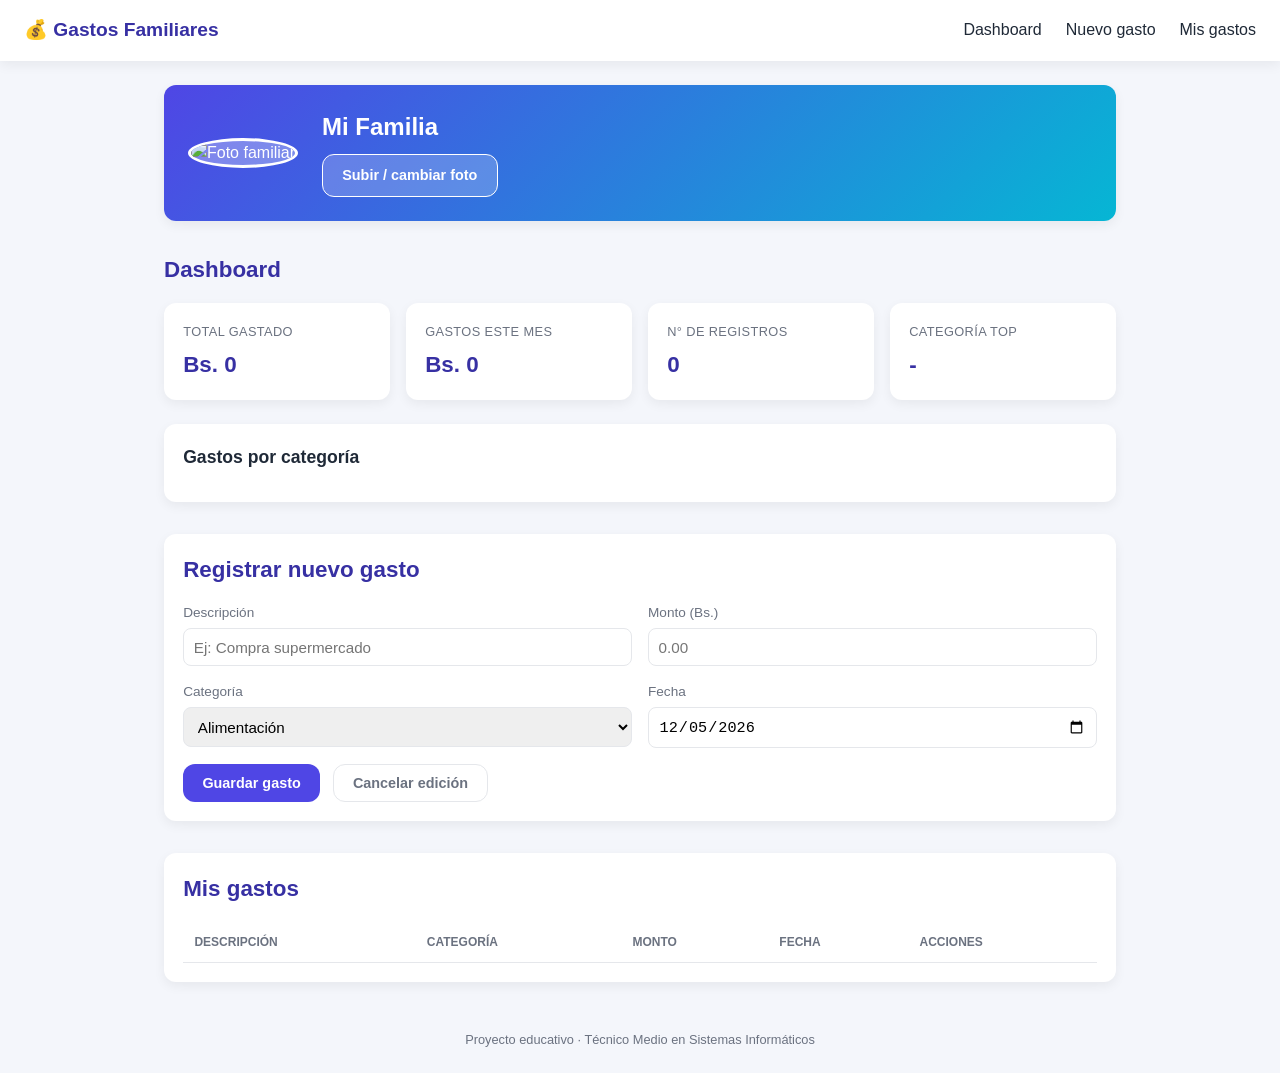
==== index.html @ a7f8a211 "Update index.html" ====
<!DOCTYPE html>
<html lang="es">
<head>
  <meta charset="UTF-8" />
  <meta name="viewport" content="width=device-width, initial-scale=1.0" />
  <title>Gastos Familiares</title>
  <link rel="stylesheet" href="style.css" />
</head>
<body>

  <!-- HEADER -->
  <header class="header">
    <div class="header__left">
      <span class="header__logo">💰 Gastos Familiares</span>
    </div>
    <button class="hamburger" id="hamburgerBtn" aria-label="Abrir menú">
      <span></span>
      <span></span>
      <span></span>
    </button>
    <nav class="nav" id="navMenu">
      <a href="#dashboard" class="nav__link">Dashboard</a>
      <a href="#nuevo-gasto" class="nav__link">Nuevo gasto</a>
      <a href="#lista-gastos" class="nav__link">Mis gastos</a>
    </nav>
  </header>

  <main class="main">

    <!-- SECCIÓN: FOTO FAMILIAR -->
    <section class="familia-card">
      <div class="familia-card__foto">
        <img id="fotoFamiliar" src="" alt="Foto familiar" />
      </div>
      <div class="familia-card__info">
        <h2 id="nombreFamilia">Mi Familia</h2>
        <label class="btn btn--secondary" for="inputFoto">Subir / cambiar foto</label>
        <input type="file" id="inputFoto" accept="image/*" hidden />
      </div>
    </section>

    <!-- DASHBOARD -->
    <section id="dashboard" class="dashboard">
      <h2 class="section-title">Dashboard</h2>

      <div class="stats-grid">
        <div class="stat-card">
          <span class="stat-card__label">Total gastado</span>
          <span class="stat-card__value" id="statTotal">Bs. 0</span>
        </div>
        <div class="stat-card">
          <span class="stat-card__label">Gastos este mes</span>
          <span class="stat-card__value" id="statMes">Bs. 0</span>
        </div>
        <div class="stat-card">
          <span class="stat-card__label">N° de registros</span>
          <span class="stat-card__value" id="statCantidad">0</span>
        </div>
        <div class="stat-card">
          <span class="stat-card__label">Categoría top</span>
          <span class="stat-card__value" id="statCategoriaTop">-</span>
        </div>
      </div>

      <div class="categorias-breakdown">
        <h3 class="section-subtitle">Gastos por categoría</h3>
        <div id="categoriasContainer"></div>
      </div>
    </section>

    <!-- FORMULARIO NUEVO GASTO -->
    <section id="nuevo-gasto" class="form-section">
      <h2 class="section-title">Registrar nuevo gasto</h2>
      <form id="formGasto" class="form-gasto">
        <input type="hidden" id="gastoId" />

        <div class="form-group">
          <label for="descripcion">Descripción</label>
          <input type="text" id="descripcion" required placeholder="Ej: Compra supermercado" />
        </div>

        <div class="form-group">
          <label for="monto">Monto (Bs.)</label>
          <input type="number" id="monto" step="0.01" min="0" required placeholder="0.00" />
        </div>

        <div class="form-group">
          <label for="categoria">Categoría</label>
          <select id="categoria">
            <option value="Alimentación">Alimentación</option>
            <option value="Transporte">Transporte</option>
            <option value="Servicios">Servicios</option>
            <option value="Salud">Salud</option>
            <option value="Educación">Educación</option>
            <option value="Entretenimiento">Entretenimiento</option>
            <option value="Otros">Otros</option>
          </select>
        </div>

        <div class="form-group">
          <label for="fecha">Fecha</label>
          <input type="date" id="fecha" required />
        </div>

        <div class="form-actions">
          <button type="submit" class="btn btn--primary" id="btnGuardar">Guardar gasto</button>
          <button type="button" class="btn btn--ghost" id="btnCancelar" hidden>Cancelar edición</button>
        </div>
      </form>
    </section>

    <!-- LISTA DE GASTOS -->
    <section id="lista-gastos" class="lista-section">
      <h2 class="section-title">Mis gastos</h2>
      <div class="tabla-wrapper">
        <table class="tabla-gastos">
          <thead>
            <tr>
              <th>Descripción</th>
              <th>Categoría</th>
              <th>Monto</th>
              <th>Fecha</th>
              <th>Acciones</th>
            </tr>
          </thead>
          <tbody id="tablaGastosBody">
            <!-- filas generadas por JS -->
          </tbody>
        </table>
      </div>
    </section>

  </main>

  <footer class="footer">
    <p>Proyecto educativo · Técnico Medio en Sistemas Informáticos</p>
  </footer>

  <script src="https://cdn.jsdelivr.net/npm/@supabase/supabase-js@2"></script>
  <script src="supabaseClient.js"></script>
  <script src="app.js"></script>
</body>
</html>
---- style.css ----
/* ================= VARIABLES ================= */
:root {
  --color-bg: #f4f6fb;
  --color-surface: #ffffff;
  --color-primary: #4f46e5;
  --color-primary-dark: #3730a3;
  --color-secondary: #06b6d4;
  --color-text: #1f2937;
  --color-text-light: #6b7280;
  --color-border: #e5e7eb;
  --color-danger: #ef4444;
  --color-success: #10b981;
  --radius: 12px;
  --shadow: 0 4px 12px rgba(0, 0, 0, 0.06);
  --transition: 0.2s ease;
}

* { box-sizing: border-box; margin: 0; padding: 0; }

body {
  font-family: "Segoe UI", Roboto, Arial, sans-serif;
  background: var(--color-bg);
  color: var(--color-text);
  line-height: 1.5;
}

.section-title {
  font-size: 1.4rem;
  margin-bottom: 1rem;
  color: var(--color-primary-dark);
}

.section-subtitle {
  font-size: 1.1rem;
  margin-bottom: 0.8rem;
}

/* ================= HEADER ================= */
.header {
  display: flex;
  align-items: center;
  justify-content: space-between;
  background: var(--color-surface);
  padding: 1rem 1.5rem;
  box-shadow: var(--shadow);
  position: sticky;
  top: 0;
  z-index: 100;
}

.header__logo {
  font-size: 1.2rem;
  font-weight: 700;
  color: var(--color-primary-dark);
}

.nav {
  display: flex;
  gap: 1.5rem;
}

.nav__link {
  text-decoration: none;
  color: var(--color-text);
  font-weight: 500;
  transition: color var(--transition);
}

.nav__link:hover {
  color: var(--color-primary);
}

/* Hamburguesa (oculta en escritorio) */
.hamburger {
  display: none;
  flex-direction: column;
  justify-content: space-between;
  width: 26px;
  height: 20px;
  background: none;
  border: none;
  cursor: pointer;
}

.hamburger span {
  display: block;
  height: 3px;
  width: 100%;
  background: var(--color-text);
  border-radius: 2px;
  transition: transform var(--transition), opacity var(--transition);
}

.hamburger.active span:nth-child(1) { transform: translateY(8px) rotate(45deg); }
.hamburger.active span:nth-child(2) { opacity: 0; }
.hamburger.active span:nth-child(3) { transform: translateY(-9px) rotate(-45deg); }

/* ================= MAIN ================= */
.main {
  max-width: 1000px;
  margin: 0 auto;
  padding: 1.5rem;
  display: flex;
  flex-direction: column;
  gap: 2rem;
}

/* ================= FAMILIA CARD ================= */
.familia-card {
  background: linear-gradient(135deg, var(--color-primary), var(--color-secondary));
  border-radius: var(--radius);
  padding: 1.5rem;
  display: flex;
  align-items: center;
  gap: 1.5rem;
  color: #fff;
  box-shadow: var(--shadow);
}

.familia-card__foto img {
  width: 90px;
  height: 90px;
  border-radius: 50%;
  object-fit: cover;
  background: rgba(255, 255, 255, 0.3);
  border: 3px solid #fff;
}

.familia-card__info h2 {
  margin-bottom: 0.6rem;
}

/* ================= BOTONES ================= */
.btn {
  display: inline-block;
  padding: 0.6rem 1.2rem;
  border-radius: var(--radius);
  border: none;
  cursor: pointer;
  font-weight: 600;
  font-size: 0.9rem;
  transition: transform var(--transition), background var(--transition);
}

.btn:hover { transform: translateY(-1px); }

.btn--primary {
  background: var(--color-primary);
  color: #fff;
}

.btn--primary:hover { background: var(--color-primary-dark); }

.btn--secondary {
  background: rgba(255, 255, 255, 0.2);
  color: #fff;
  border: 1px solid #fff;
}

.btn--ghost {
  background: transparent;
  color: var(--color-text-light);
  border: 1px solid var(--color-border);
}

.btn--small {
  padding: 0.35rem 0.7rem;
  font-size: 0.8rem;
}

.btn--edit { background: var(--color-secondary); color: #fff; }
.btn--delete { background: var(--color-danger); color: #fff; }

/* ================= STATS GRID ================= */
.stats-grid {
  display: grid;
  grid-template-columns: repeat(4, 1fr);
  gap: 1rem;
  margin-bottom: 1.5rem;
}

.stat-card {
  background: var(--color-surface);
  border-radius: var(--radius);
  box-shadow: var(--shadow);
  padding: 1.2rem;
  display: flex;
  flex-direction: column;
  gap: 0.4rem;
}

.stat-card__label {
  font-size: 0.8rem;
  color: var(--color-text-light);
  text-transform: uppercase;
  letter-spacing: 0.03em;
}

.stat-card__value {
  font-size: 1.4rem;
  font-weight: 700;
  color: var(--color-primary-dark);
}

/* ================= CATEGORIAS BREAKDOWN ================= */
.categorias-breakdown {
  background: var(--color-surface);
  border-radius: var(--radius);
  padding: 1.2rem;
  box-shadow: var(--shadow);
}

.categoria-bar {
  margin-bottom: 0.9rem;
}

.categoria-bar__label {
  display: flex;
  justify-content: space-between;
  font-size: 0.85rem;
  margin-bottom: 0.3rem;
  color: var(--color-text-light);
}

.categoria-bar__track {
  background: var(--color-bg);
  border-radius: 20px;
  overflow: hidden;
  height: 10px;
}

.categoria-bar__fill {
  height: 100%;
  background: linear-gradient(90deg, var(--color-primary), var(--color-secondary));
  border-radius: 20px;
  transition: width 0.4s ease;
}

/* ================= FORMULARIO ================= */
.form-section,
.lista-section {
  background: var(--color-surface);
  border-radius: var(--radius);
  padding: 1.2rem;
  box-shadow: var(--shadow);
}

.form-gasto {
  display: grid;
  grid-template-columns: repeat(2, 1fr);
  gap: 1rem;
}

.form-group {
  display: flex;
  flex-direction: column;
  gap: 0.3rem;
}

.form-group label {
  font-size: 0.85rem;
  color: var(--color-text-light);
}

.form-group input,
.form-group select {
  padding: 0.6rem;
  border: 1px solid var(--color-border);
  border-radius: 8px;
  font-size: 0.95rem;
}

.form-actions {
  grid-column: 1 / -1;
  display: flex;
  gap: 0.8rem;
}

/* ================= TABLA ================= */
.tabla-wrapper {
  overflow-x: auto;
}

.tabla-gastos {
  width: 100%;
  border-collapse: collapse;
}

.tabla-gastos th,
.tabla-gastos td {
  text-align: left;
  padding: 0.7rem;
  border-bottom: 1px solid var(--color-border);
  font-size: 0.9rem;
}

.tabla-gastos th {
  color: var(--color-text-light);
  text-transform: uppercase;
  font-size: 0.75rem;
}

.tabla-gastos td .acciones {
  display: flex;
  gap: 0.4rem;
}

/* ================= FOOTER ================= */
.footer {
  text-align: center;
  padding: 1.5rem;
  color: var(--color-text-light);
  font-size: 0.8rem;
}

/* ================= RESPONSIVE ================= */
@media (max-width: 768px) {
  .hamburger {
    display: flex;
  }

  .nav {
    position: absolute;
    top: 100%;
    left: 0;
    right: 0;
    background: var(--color-surface);
    flex-direction: column;
    gap: 0;
    max-height: 0;
    overflow: hidden;
    transition: max-height var(--transition);
    box-shadow: var(--shadow);
  }

  .nav.active {
    max-height: 300px;
  }

  .nav__link {
    padding: 1rem 1.5rem;
    border-bottom: 1px solid var(--color-border);
  }

  .stats-grid {
    grid-template-columns: repeat(2, 1fr);
  }

  .form-gasto {
    grid-template-columns: 1fr;
  }

  .familia-card {
    flex-direction: column;
    text-align: center;
  }

  /* Tabla -> tarjetas en móvil */
  .tabla-gastos thead {
    display: none;
  }

  .tabla-gastos, .tabla-gastos tbody, .tabla-gastos tr, .tabla-gastos td {
    display: block;
    width: 100%;
  }

  .tabla-gastos tr {
    margin-bottom: 1rem;
    border: 1px solid var(--color-border);
    border-radius: var(--radius);
    padding: 0.6rem;
  }

  .tabla-gastos td {
    border: none;
    padding: 0.4rem 0.2rem;
  }

  .tabla-gastos td::before {
    content: attr(data-label);
    font-weight: 600;
    color: var(--color-text-light);
    display: inline-block;
    width: 110px;
  }
}

@media (max-width: 480px) {
  .stats-grid {
    grid-template-columns: 1fr;
  }
}
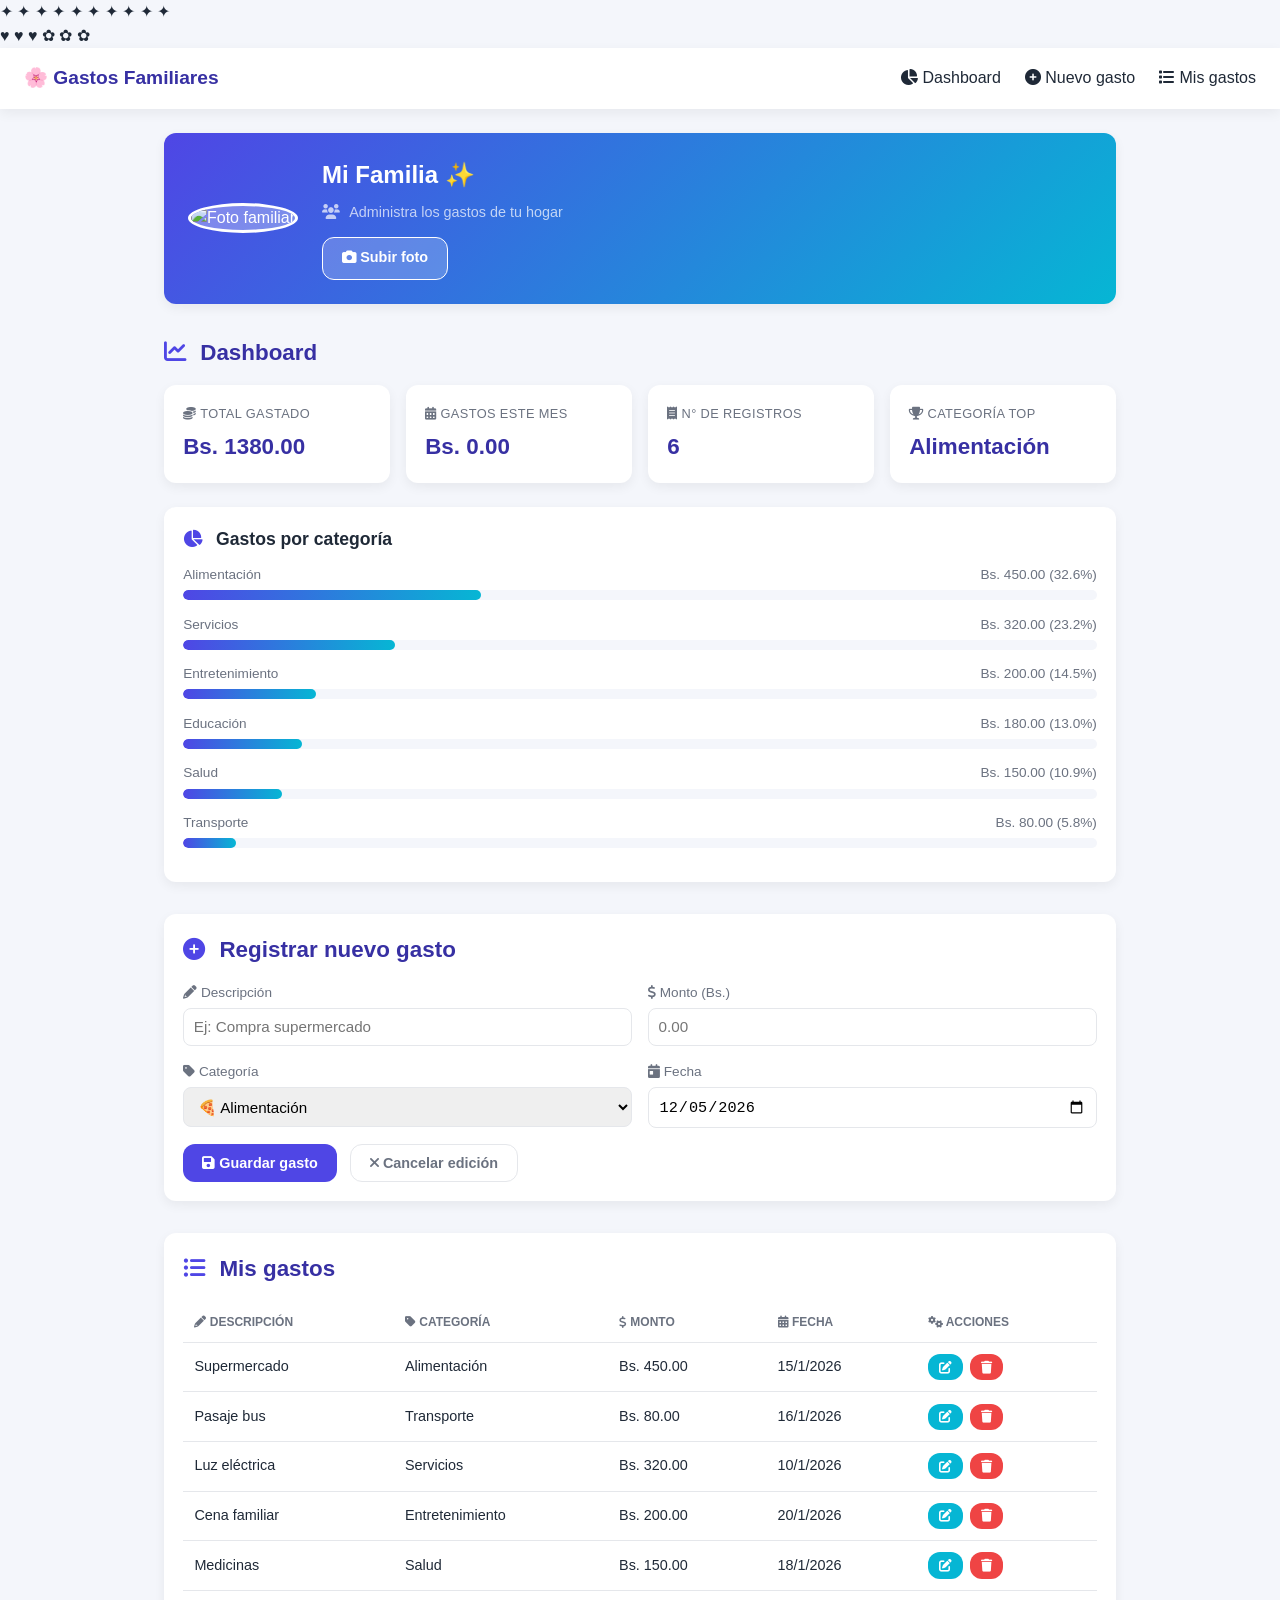
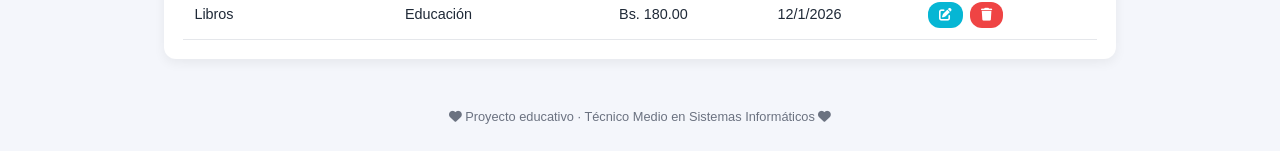
==== commit 223c59b0: "Update index.html" ====
--- a/index.html
+++ b/index.html
@@ -4,14 +4,76 @@
   <meta charset="UTF-8" />
   <meta name="viewport" content="width=device-width, initial-scale=1.0" />
   <title>Gastos Familiares</title>
+  
+  <!-- Google Fonts -->
+  <link href="https://fonts.googleapis.com/css2?family=Playfair+Display:ital,wght@0,400;0,700;1,400&family=Quicksand:wght@300;400;600;700&display=swap" rel="stylesheet" />
+  
+  <!-- Font Awesome -->
+  <link rel="stylesheet" href="https://cdnjs.cloudflare.com/ajax/libs/font-awesome/6.0.0-beta3/css/all.min.css" />
+  
+  <!-- CSS -->
   <link rel="stylesheet" href="style.css" />
 </head>
 <body>
 
+  <!-- ====== DECORACIONES DEL FONDO ====== -->
+  <div class="decorations">
+    <!-- Estrellas -->
+    <span class="star">✦</span>
+    <span class="star">✦</span>
+    <span class="star">✦</span>
+    <span class="star">✦</span>
+    <span class="star">✦</span>
+    <span class="star">✦</span>
+    <span class="star">✦</span>
+    <span class="star">✦</span>
+    <span class="star">✦</span>
+    <span class="star">✦</span>
+    
+    <!-- Cuadritos -->
+    <div class="square"></div>
+    <div class="square"></div>
+    <div class="square"></div>
+    <div class="square"></div>
+    <div class="square"></div>
+    
+    <!-- Puntos -->
+    <div class="dot"></div>
+    <div class="dot"></div>
+    <div class="dot"></div>
+    <div class="dot"></div>
+    <div class="dot"></div>
+    <div class="dot"></div>
+    <div class="dot"></div>
+    <div class="dot"></div>
+    
+    <!-- Líneas -->
+    <div class="line"></div>
+    <div class="line"></div>
+    <div class="line"></div>
+    <div class="line"></div>
+    <div class="line"></div>
+    
+    <!-- Triángulos -->
+    <div class="triangle"></div>
+    <div class="triangle"></div>
+    <div class="triangle"></div>
+    
+    <!-- Corazones -->
+    <span class="heart">♥</span>
+    <span class="heart">♥</span>
+    <span class="heart">♥</span>
+    
+    <!-- Flores -->
+    <span class="flower">✿</span>
+    <span class="flower">✿</span>
+    <span class="flower">✿</span>
+  </div>
+
   <!-- HEADER -->
   <header class="header">
     <div class="header__left">
-      <span class="header__logo">💰 Gastos Familiares</span>
+      <span class="header__logo">🌸 Gastos Familiares</span>
     </div>
     <button class="hamburger" id="hamburgerBtn" aria-label="Abrir menú">
       <span></span>
@@ -19,9 +81,9 @@
       <span></span>
     </button>
     <nav class="nav" id="navMenu">
-      <a href="#dashboard" class="nav__link">Dashboard</a>
-      <a href="#nuevo-gasto" class="nav__link">Nuevo gasto</a>
-      <a href="#lista-gastos" class="nav__link">Mis gastos</a>
+      <a href="#dashboard" class="nav__link"><i class="fas fa-chart-pie"></i> Dashboard</a>
+      <a href="#nuevo-gasto" class="nav__link"><i class="fas fa-plus-circle"></i> Nuevo gasto</a>
+      <a href="#lista-gastos" class="nav__link"><i class="fas fa-list"></i> Mis gastos</a>
     </nav>
   </header>
 
@@ -30,97 +92,135 @@
     <!-- SECCIÓN: FOTO FAMILIAR -->
     <section class="familia-card">
       <div class="familia-card__foto">
-        <img id="fotoFamiliar" src="" alt="Foto familiar" />
+        <img id="fotoFamiliar" src="https://i.pravatar.cc/150?img=1" alt="Foto familiar" />
       </div>
       <div class="familia-card__info">
-        <h2 id="nombreFamilia">Mi Familia</h2>
-        <label class="btn btn--secondary" for="inputFoto">Subir / cambiar foto</label>
+        <h2 id="nombreFamilia">Mi Familia ✨</h2>
+        <p style="opacity:0.7; font-size:0.9rem; margin-bottom:0.8rem;">
+          <i class="fas fa-users" style="margin-right:6px;"></i> 
+          Administra los gastos de tu hogar
+        </p>
+        <label class="btn btn--secondary" for="inputFoto">
+          <i class="fas fa-camera"></i> Subir foto
+        </label>
         <input type="file" id="inputFoto" accept="image/*" hidden />
       </div>
     </section>
 
     <!-- DASHBOARD -->
     <section id="dashboard" class="dashboard">
-      <h2 class="section-title">Dashboard</h2>
+      <h2 class="section-title">
+        <i class="fas fa-chart-line" style="color:var(--color-primary); margin-right:8px;"></i>
+        Dashboard
+      </h2>
 
       <div class="stats-grid">
         <div class="stat-card">
-          <span class="stat-card__label">Total gastado</span>
+          <span class="stat-card__label">
+            <i class="fas fa-coins"></i> Total gastado
+          </span>
           <span class="stat-card__value" id="statTotal">Bs. 0</span>
         </div>
         <div class="stat-card">
-          <span class="stat-card__label">Gastos este mes</span>
+          <span class="stat-card__label">
+            <i class="fas fa-calendar-alt"></i> Gastos este mes
+          </span>
           <span class="stat-card__value" id="statMes">Bs. 0</span>
         </div>
         <div class="stat-card">
-          <span class="stat-card__label">N° de registros</span>
+          <span class="stat-card__label">
+            <i class="fas fa-receipt"></i> N° de registros
+          </span>
           <span class="stat-card__value" id="statCantidad">0</span>
         </div>
         <div class="stat-card">
-          <span class="stat-card__label">Categoría top</span>
+          <span class="stat-card__label">
+            <i class="fas fa-trophy"></i> Categoría top
+          </span>
           <span class="stat-card__value" id="statCategoriaTop">-</span>
         </div>
       </div>
 
       <div class="categorias-breakdown">
-        <h3 class="section-subtitle">Gastos por categoría</h3>
+        <h3 class="section-subtitle">
+          <i class="fas fa-pie-chart" style="color:var(--color-primary); margin-right:8px;"></i>
+          Gastos por categoría
+        </h3>
         <div id="categoriasContainer"></div>
       </div>
     </section>
 
     <!-- FORMULARIO NUEVO GASTO -->
     <section id="nuevo-gasto" class="form-section">
-      <h2 class="section-title">Registrar nuevo gasto</h2>
+      <h2 class="section-title">
+        <i class="fas fa-plus-circle" style="color:var(--color-primary); margin-right:8px;"></i>
+        Registrar nuevo gasto
+      </h2>
       <form id="formGasto" class="form-gasto">
         <input type="hidden" id="gastoId" />
 
         <div class="form-group">
-          <label for="descripcion">Descripción</label>
+          <label for="descripcion">
+            <i class="fas fa-pencil-alt"></i> Descripción
+          </label>
           <input type="text" id="descripcion" required placeholder="Ej: Compra supermercado" />
         </div>
 
         <div class="form-group">
-          <label for="monto">Monto (Bs.)</label>
+          <label for="monto">
+            <i class="fas fa-dollar-sign"></i> Monto (Bs.)
+          </label>
           <input type="number" id="monto" step="0.01" min="0" required placeholder="0.00" />
         </div>
 
         <div class="form-group">
-          <label for="categoria">Categoría</label>
+          <label for="categoria">
+            <i class="fas fa-tag"></i> Categoría
+          </label>
           <select id="categoria">
-            <option value="Alimentación">Alimentación</option>
-            <option value="Transporte">Transporte</option>
-            <option value="Servicios">Servicios</option>
-            <option value="Salud">Salud</option>
-            <option value="Educación">Educación</option>
-            <option value="Entretenimiento">Entretenimiento</option>
-            <option value="Otros">Otros</option>
+            <option value="Alimentación">🍕 Alimentación</option>
+            <option value="Transporte">🚗 Transporte</option>
+            <option value="Servicios">💡 Servicios</option>
+            <option value="Salud">🏥 Salud</option>
+            <option value="Educación">📚 Educación</option>
+            <option value="Entretenimiento">🎮 Entretenimiento</option>
+            <option value="Otros">📦 Otros</option>
           </select>
         </div>
 
         <div class="form-group">
-          <label for="fecha">Fecha</label>
+          <label for="fecha">
+            <i class="fas fa-calendar-day"></i> Fecha
+          </label>
           <input type="date" id="fecha" required />
         </div>
 
         <div class="form-actions">
-          <button type="submit" class="btn btn--primary" id="btnGuardar">Guardar gasto</button>
-          <button type="button" class="btn btn--ghost" id="btnCancelar" hidden>Cancelar edición</button>
+          <button type="submit" class="btn btn--primary" id="btnGuardar">
+            <i class="fas fa-save"></i> Guardar gasto
+          </button>
+          <button type="button" class="btn btn--ghost" id="btnCancelar" hidden>
+            <i class="fas fa-times"></i> Cancelar edición
+          </button>
         </div>
       </form>
     </section>
 
     <!-- LISTA DE GASTOS -->
     <section id="lista-gastos" class="lista-section">
-      <h2 class="section-title">Mis gastos</h2>
+      <h2 class="section-title">
+        <i class="fas fa-list-ul" style="color:var(--color-primary); margin-right:8px;"></i>
+        Mis gastos
+      </h2>
       <div class="tabla-wrapper">
         <table class="tabla-gastos">
           <thead>
             <tr>
-              <th>Descripción</th>
-              <th>Categoría</th>
-              <th>Monto</th>
-              <th>Fecha</th>
-              <th>Acciones</th>
+              <th><i class="fas fa-pencil-alt"></i> Descripción</th>
+              <th><i class="fas fa-tag"></i> Categoría</th>
+              <th><i class="fas fa-dollar-sign"></i> Monto</th>
+              <th><i class="fas fa-calendar-alt"></i> Fecha</th>
+              <th><i class="fas fa-cogs"></i> Acciones</th>
             </tr>
           </thead>
           <tbody id="tablaGastosBody">
@@ -133,11 +233,251 @@
   </main>
 
   <footer class="footer">
-    <p>Proyecto educativo · Técnico Medio en Sistemas Informáticos</p>
+    <p>
+      <i class="fas fa-heart"></i>
+      Proyecto educativo · Técnico Medio en Sistemas Informáticos
+      <i class="fas fa-heart"></i>
+    </p>
   </footer>
 
   <script src="https://cdn.jsdelivr.net/npm/@supabase/supabase-js@2"></script>
-  <script src="supabaseClient.js"></script>
-  <script src="app.js"></script>
+  <script src="js/supabaseClient.js"></script>
+  <script src="js/app.js"></script>
+  
+  <script>
+    // ====== MENÚ HAMBURGUESA ======
+    const hamburgerBtn = document.getElementById('hamburgerBtn');
+    const navMenu = document.getElementById('navMenu');
+
+    hamburgerBtn.addEventListener('click', () => {
+      hamburgerBtn.classList.toggle('active');
+      navMenu.classList.toggle('active');
+    });
+
+    // Cerrar menú al hacer clic en un enlace
+    document.querySelectorAll('.nav__link').forEach(link => {
+      link.addEventListener('click', () => {
+        hamburgerBtn.classList.remove('active');
+        navMenu.classList.remove('active');
+      });
+    });
+
+    // ====== SUBIR FOTO ======
+    const inputFoto = document.getElementById('inputFoto');
+    const fotoFamiliar = document.getElementById('fotoFamiliar');
+
+    inputFoto.addEventListener('change', (e) => {
+      const file = e.target.files[0];
+      if (file) {
+        const reader = new FileReader();
+        reader.onload = (event) => {
+          fotoFamiliar.src = event.target.result;
+        };
+        reader.readAsDataURL(file);
+      }
+    });
+
+    // ====== FECHA POR DEFECTO ======
+    document.getElementById('fecha').valueAsDate = new Date();
+
+    // ====== FUNCIÓN PARA FORMATEAR MONTO ======
+    function formatMoney(amount) {
+      return 'Bs. ' + Number(amount).toFixed(2);
+    }
+
+    // ====== FUNCIÓN PARA CREAR FILA DE TABLA ======
+    function createTableRow(gasto) {
+      const tr = document.createElement('tr');
+      
+      tr.innerHTML = `
+        <td data-label="Descripción">${gasto.descripcion}</td>
+        <td data-label="Categoría"><span class="categoria-badge">${gasto.categoria}</span></td>
+        <td data-label="Monto">${formatMoney(gasto.monto)}</td>
+        <td data-label="Fecha">${new Date(gasto.fecha).toLocaleDateString('es-ES')}</td>
+        <td data-label="Acciones">
+          <div class="acciones">
+            <button class="btn btn--edit btn--small editar-gasto" data-id="${gasto.id}">
+              <i class="fas fa-edit"></i>
+            </button>
+            <button class="btn btn--delete btn--small eliminar-gasto" data-id="${gasto.id}">
+              <i class="fas fa-trash"></i>
+            </button>
+          </div>
+        </td>
+      `;
+      
+      return tr;
+    }
+
+    // ====== FUNCIÓN PARA ACTUALIZAR DASHBOARD ======
+    function updateDashboard(gastos) {
+      // Total general
+      const total = gastos.reduce((sum, g) => sum + g.monto, 0);
+      document.getElementById('statTotal').textContent = formatMoney(total);
+      
+      // Total del mes
+      const now = new Date();
+      const mesActual = now.getMonth();
+      const añoActual = now.getFullYear();
+      
+      const gastosMes = gastos.filter(g => {
+        const fecha = new Date(g.fecha);
+        return fecha.getMonth() === mesActual && fecha.getFullYear() === añoActual;
+      });
+      
+      const totalMes = gastosMes.reduce((sum, g) => sum + g.monto, 0);
+      document.getElementById('statMes').textContent = formatMoney(totalMes);
+      
+      // Cantidad de registros
+      document.getElementById('statCantidad').textContent = gastos.length;
+      
+      // Categoría top
+      if (gastos.length === 0) {
+        document.getElementById('statCategoriaTop').textContent = '-';
+        return;
+      }
+      
+      const categorias = {};
+      gastos.forEach(g => {
+        categorias[g.categoria] = (categorias[g.categoria] || 0) + g.monto;
+      });
+      
+      let topCategoria = '';
+      let topMonto = 0;
+      for (const [cat, monto] of Object.entries(categorias)) {
+        if (monto > topMonto) {
+          topMonto = monto;
+          topCategoria = cat;
+        }
+      }
+      document.getElementById('statCategoriaTop').textContent = topCategoria;
+      
+      // Actualizar barras de categorías
+      updateCategorias(categorias);
+    }
+
+    // ====== FUNCIÓN PARA ACTUALIZAR BARRAS ======
+    function updateCategorias(categorias) {
+      const container = document.getElementById('categoriasContainer');
+      container.innerHTML = '';
+      
+      const total = Object.values(categorias).reduce((sum, val) => sum + val, 0);
+      
+      if (total === 0) {
+        container.innerHTML = '<p style="color:var(--color-text-light); text-align:center; padding:1rem;">No hay gastos registrados</p>';
+        return;
+      }
+      
+      // Ordenar de mayor a menor
+      const sorted = Object.entries(categorias).sort((a, b) => b[1] - a[1]);
+      
+      sorted.forEach(([categoria, monto]) => {
+        const porcentaje = (monto / total) * 100;
+        
+        const div = document.createElement('div');
+        div.className = 'categoria-bar';
+        div.innerHTML = `
+          <div class="categoria-bar__label">
+            <span>${categoria}</span>
+            <span>${formatMoney(monto)} (${porcentaje.toFixed(1)}%)</span>
+          </div>
+          <div class="categoria-bar__track">
+            <div class="categoria-bar__fill" style="width: ${porcentaje}%;"></div>
+          </div>
+        `;
+        container.appendChild(div);
+      });
+    }
+
+    // ====== DATOS DE EJEMPLO ======
+    const datosEjemplo = [
+      { id: 1, descripcion: 'Supermercado', categoria: 'Alimentación', monto: 450.00, fecha: '2026-01-15' },
+      { id: 2, descripcion: 'Pasaje bus', categoria: 'Transporte', monto: 80.00, fecha: '2026-01-16' },
+      { id: 3, descripcion: 'Luz eléctrica', categoria: 'Servicios', monto: 320.00, fecha: '2026-01-10' },
+      { id: 4, descripcion: 'Cena familiar', categoria: 'Entretenimiento', monto: 200.00, fecha: '2026-01-20' },
+      { id: 5, descripcion: 'Medicinas', categoria: 'Salud', monto: 150.00, fecha: '2026-01-18' },
+      { id: 6, descripcion: 'Libros', categoria: 'Educación', monto: 180.00, fecha: '2026-01-12' },
+    ];
+    
+    // Cargar datos de ejemplo
+    const tbody = document.getElementById('tablaGastosBody');
+    datosEjemplo.forEach(gasto => {
+      tbody.appendChild(createTableRow(gasto));
+    });
+    updateDashboard(datosEjemplo);
+    
+    // ====== EVENTOS PARA BOTONES DE EJEMPLO ======
+    document.querySelectorAll('.eliminar-gasto').forEach(btn => {
+      btn.addEventListener('click', function() {
+        if (confirm('¿Seguro que quieres eliminar este gasto?')) {
+          this.closest('tr').remove();
+          alert('Gasto eliminado ✅');
+        }
+      });
+    });
+    
+    document.querySelectorAll('.editar-gasto').forEach(btn => {
+      btn.addEventListener('click', function() {
+        const id = this.dataset.id;
+        const row = this.closest('tr');
+        const descripcion = row.querySelector('td[data-label="Descripción"]').textContent;
+        const monto = row.querySelector('td[data-label="Monto"]').textContent.replace('Bs. ', '');
+        const categoria = row.querySelector('td[data-label="Categoría"]').textContent;
+        const fecha = row.querySelector('td[data-label="Fecha"]').textContent;
+        
+        document.getElementById('gastoId').value = id;
+        document.getElementById('descripcion').value = descripcion;
+        document.getElementById('monto').value = monto;
+        document.getElementById('categoria').value = categoria;
+        
+        // Convertir fecha de formato español a YYYY-MM-DD
+        const partes = fecha.split('/');
+        const fechaFormateada = `${partes[2]}-${partes[1].padStart(2,'0')}-${partes[0].padStart(2,'0')}`;
+        document.getElementById('fecha').value = fechaFormateada;
+        
+        document.getElementById('btnGuardar').textContent = 'Actualizar gasto';
+        document.getElementById('btnCancelar').hidden = false;
+        
+        // Scroll al formulario
+        document.getElementById('nuevo-gasto').scrollIntoView({ behavior: 'smooth' });
+      });
+    });
+    
+    document.getElementById('btnCancelar').addEventListener('click', function() {
+      document.getElementById('formGasto').reset();
+      document.getElementById('gastoId').value = '';
+      document.getElementById('btnGuardar').textContent = 'Guardar gasto';
+      this.hidden = true;
+      document.getElementById('fecha').valueAsDate = new Date();
+    });
+    
+    // ====== FORMULARIO ======
+    document.getElementById('formGasto').addEventListener('submit', function(e) {
+      e.preventDefault();
+      
+      const id = document.getElementById('gastoId').value;
+      const descripcion = document.getElementById('descripcion').value;
+      const monto = parseFloat(document.getElementById('monto').value);
+      const categoria = document.getElementById('categoria').value;
+      const fecha = document.getElementById('fecha').value;
+      
+      if (!descripcion || !monto || !fecha) {
+        alert('Por favor, completa todos los campos.');
+        return;
+      }
+      
+      if (id) {
+        alert(`Gasto #${id} actualizado ✅`);
+        document.getElementById('btnCancelar').click();
+      } else {
+        const nuevoGasto = { id: Date.now(), descripcion, monto, categoria, fecha };
+        const tbody = document.getElementById('tablaGastosBody');
+        tbody.appendChild(createTableRow(nuevoGasto));
+        alert('Gasto guardado correctamente ✅');
+        this.reset();
+        document.getElementById('fecha').valueAsDate = new Date();
+      }
+    });
+  </script>
 </body>
 </html>
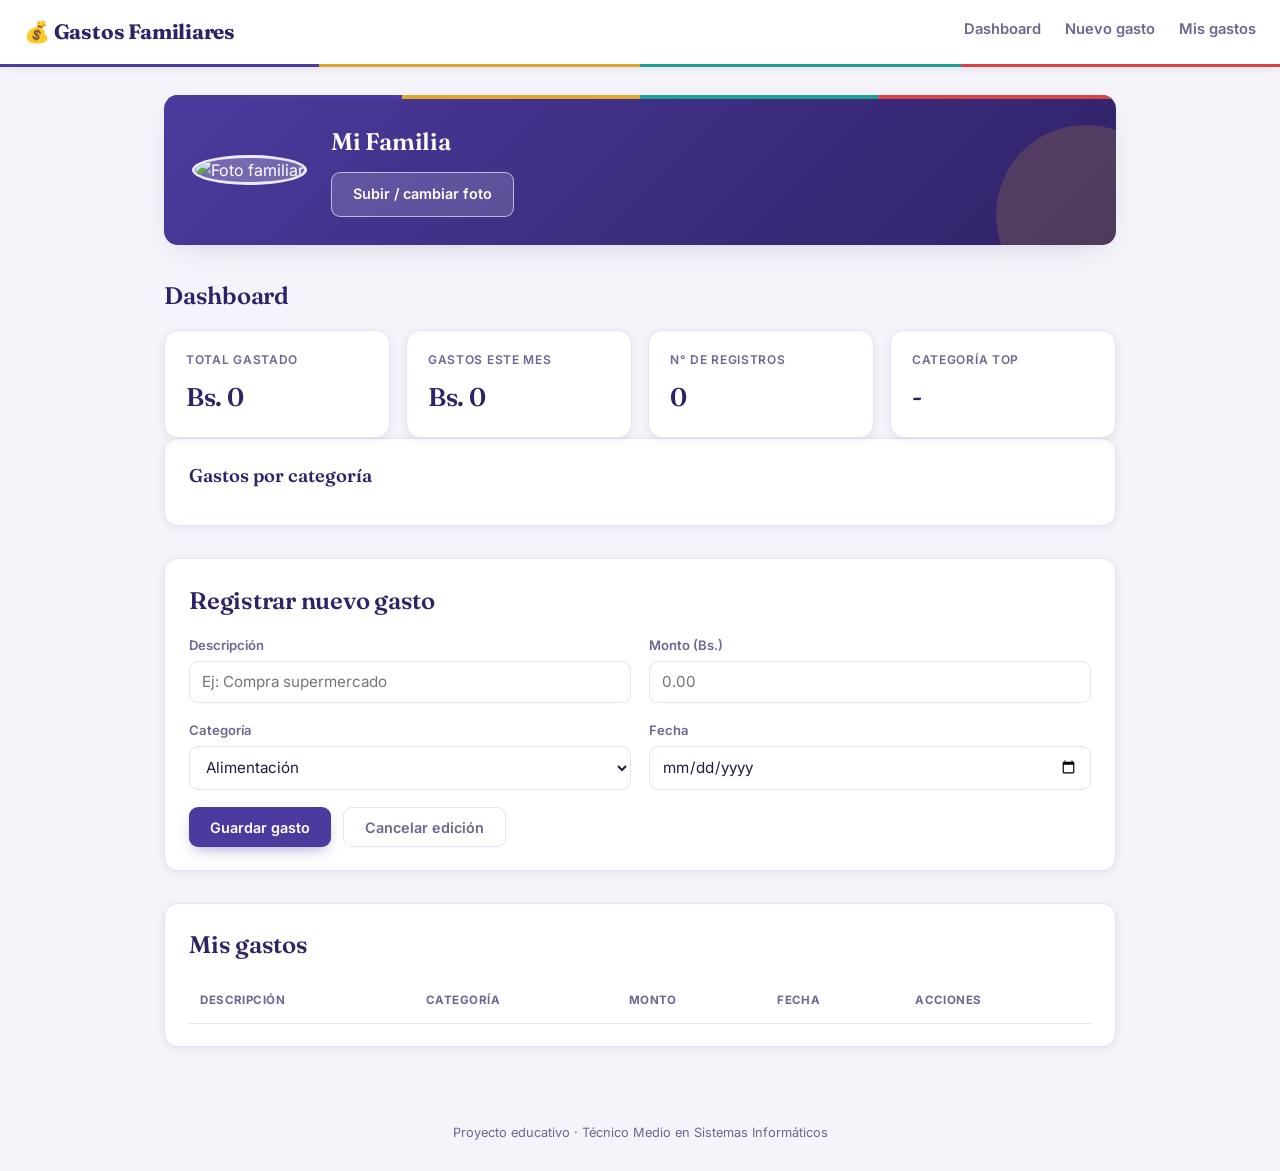
==== commit 0c5b635f: "Update index.html" ====
--- a/index.html
+++ b/index.html
@@ -4,76 +4,14 @@
   <meta charset="UTF-8" />
   <meta name="viewport" content="width=device-width, initial-scale=1.0" />
   <title>Gastos Familiares</title>
-  
-  <!-- Google Fonts -->
-  <link href="https://fonts.googleapis.com/css2?family=Playfair+Display:ital,wght@0,400;0,700;1,400&family=Quicksand:wght@300;400;600;700&display=swap" rel="stylesheet" />
-  
-  <!-- Font Awesome -->
-  <link rel="stylesheet" href="https://cdnjs.cloudflare.com/ajax/libs/font-awesome/6.0.0-beta3/css/all.min.css" />
-  
-  <!-- CSS -->
   <link rel="stylesheet" href="style.css" />
 </head>
 <body>
 
-  <!-- ====== DECORACIONES DEL FONDO ====== -->
-  <div class="decorations">
-    <!-- Estrellas -->
-    <span class="star">✦</span>
-    <span class="star">✦</span>
-    <span class="star">✦</span>
-    <span class="star">✦</span>
-    <span class="star">✦</span>
-    <span class="star">✦</span>
-    <span class="star">✦</span>
-    <span class="star">✦</span>
-    <span class="star">✦</span>
-    <span class="star">✦</span>
-    
-    <!-- Cuadritos -->
-    <div class="square"></div>
-    <div class="square"></div>
-    <div class="square"></div>
-    <div class="square"></div>
-    <div class="square"></div>
-    
-    <!-- Puntos -->
-    <div class="dot"></div>
-    <div class="dot"></div>
-    <div class="dot"></div>
-    <div class="dot"></div>
-    <div class="dot"></div>
-    <div class="dot"></div>
-    <div class="dot"></div>
-    <div class="dot"></div>
-    
-    <!-- Líneas -->
-    <div class="line"></div>
-    <div class="line"></div>
-    <div class="line"></div>
-    <div class="line"></div>
-    <div class="line"></div>
-    
-    <!-- Triángulos -->
-    <div class="triangle"></div>
-    <div class="triangle"></div>
-    <div class="triangle"></div>
-    
-    <!-- Corazones -->
-    <span class="heart">♥</span>
-    <span class="heart">♥</span>
-    <span class="heart">♥</span>
-    
-    <!-- Flores -->
-    <span class="flower">✿</span>
-    <span class="flower">✿</span>
-    <span class="flower">✿</span>
-  </div>
-
   <!-- HEADER -->
   <header class="header">
     <div class="header__left">
-      <span class="header__logo">🌸 Gastos Familiares</span>
+      <span class="header__logo">💰 Gastos Familiares</span>
     </div>
     <button class="hamburger" id="hamburgerBtn" aria-label="Abrir menú">
       <span></span>
@@ -81,9 +19,9 @@
       <span></span>
     </button>
     <nav class="nav" id="navMenu">
-      <a href="#dashboard" class="nav__link"><i class="fas fa-chart-pie"></i> Dashboard</a>
-      <a href="#nuevo-gasto" class="nav__link"><i class="fas fa-plus-circle"></i> Nuevo gasto</a>
-      <a href="#lista-gastos" class="nav__link"><i class="fas fa-list"></i> Mis gastos</a>
+      <a href="#dashboard" class="nav__link">Dashboard</a>
+      <a href="#nuevo-gasto" class="nav__link">Nuevo gasto</a>
+      <a href="#lista-gastos" class="nav__link">Mis gastos</a>
     </nav>
   </header>
 
@@ -92,135 +30,97 @@
     <!-- SECCIÓN: FOTO FAMILIAR -->
     <section class="familia-card">
       <div class="familia-card__foto">
-        <img id="fotoFamiliar" src="https://i.pravatar.cc/150?img=1" alt="Foto familiar" />
+        <img id="fotoFamiliar" src="" alt="Foto familiar" />
       </div>
       <div class="familia-card__info">
-        <h2 id="nombreFamilia">Mi Familia ✨</h2>
-        <p style="opacity:0.7; font-size:0.9rem; margin-bottom:0.8rem;">
-          <i class="fas fa-users" style="margin-right:6px;"></i> 
-          Administra los gastos de tu hogar
-        </p>
-        <label class="btn btn--secondary" for="inputFoto">
-          <i class="fas fa-camera"></i> Subir foto
-        </label>
+        <h2 id="nombreFamilia">Mi Familia</h2>
+        <label class="btn btn--secondary" for="inputFoto">Subir / cambiar foto</label>
         <input type="file" id="inputFoto" accept="image/*" hidden />
       </div>
     </section>
 
     <!-- DASHBOARD -->
     <section id="dashboard" class="dashboard">
-      <h2 class="section-title">
-        <i class="fas fa-chart-line" style="color:var(--color-primary); margin-right:8px;"></i>
-        Dashboard
-      </h2>
+      <h2 class="section-title">Dashboard</h2>
 
       <div class="stats-grid">
         <div class="stat-card">
-          <span class="stat-card__label">
-            <i class="fas fa-coins"></i> Total gastado
-          </span>
+          <span class="stat-card__label">Total gastado</span>
           <span class="stat-card__value" id="statTotal">Bs. 0</span>
         </div>
         <div class="stat-card">
-          <span class="stat-card__label">
-            <i class="fas fa-calendar-alt"></i> Gastos este mes
-          </span>
+          <span class="stat-card__label">Gastos este mes</span>
           <span class="stat-card__value" id="statMes">Bs. 0</span>
         </div>
         <div class="stat-card">
-          <span class="stat-card__label">
-            <i class="fas fa-receipt"></i> N° de registros
-          </span>
+          <span class="stat-card__label">N° de registros</span>
           <span class="stat-card__value" id="statCantidad">0</span>
         </div>
         <div class="stat-card">
-          <span class="stat-card__label">
-            <i class="fas fa-trophy"></i> Categoría top
-          </span>
+          <span class="stat-card__label">Categoría top</span>
           <span class="stat-card__value" id="statCategoriaTop">-</span>
         </div>
       </div>
 
       <div class="categorias-breakdown">
-        <h3 class="section-subtitle">
-          <i class="fas fa-pie-chart" style="color:var(--color-primary); margin-right:8px;"></i>
-          Gastos por categoría
-        </h3>
+        <h3 class="section-subtitle">Gastos por categoría</h3>
         <div id="categoriasContainer"></div>
       </div>
     </section>
 
     <!-- FORMULARIO NUEVO GASTO -->
     <section id="nuevo-gasto" class="form-section">
-      <h2 class="section-title">
-        <i class="fas fa-plus-circle" style="color:var(--color-primary); margin-right:8px;"></i>
-        Registrar nuevo gasto
-      </h2>
+      <h2 class="section-title">Registrar nuevo gasto</h2>
       <form id="formGasto" class="form-gasto">
         <input type="hidden" id="gastoId" />
 
         <div class="form-group">
-          <label for="descripcion">
-            <i class="fas fa-pencil-alt"></i> Descripción
-          </label>
+          <label for="descripcion">Descripción</label>
           <input type="text" id="descripcion" required placeholder="Ej: Compra supermercado" />
         </div>
 
         <div class="form-group">
-          <label for="monto">
-            <i class="fas fa-dollar-sign"></i> Monto (Bs.)
-          </label>
+          <label for="monto">Monto (Bs.)</label>
           <input type="number" id="monto" step="0.01" min="0" required placeholder="0.00" />
         </div>
 
         <div class="form-group">
-          <label for="categoria">
-            <i class="fas fa-tag"></i> Categoría
-          </label>
+          <label for="categoria">Categoría</label>
           <select id="categoria">
-            <option value="Alimentación">🍕 Alimentación</option>
-            <option value="Transporte">🚗 Transporte</option>
-            <option value="Servicios">💡 Servicios</option>
-            <option value="Salud">🏥 Salud</option>
-            <option value="Educación">📚 Educación</option>
-            <option value="Entretenimiento">🎮 Entretenimiento</option>
-            <option value="Otros">📦 Otros</option>
+            <option value="Alimentación">Alimentación</option>
+            <option value="Transporte">Transporte</option>
+            <option value="Servicios">Servicios</option>
+            <option value="Salud">Salud</option>
+            <option value="Educación">Educación</option>
+            <option value="Entretenimiento">Entretenimiento</option>
+            <option value="Otros">Otros</option>
           </select>
         </div>
 
         <div class="form-group">
-          <label for="fecha">
-            <i class="fas fa-calendar-day"></i> Fecha
-          </label>
+          <label for="fecha">Fecha</label>
           <input type="date" id="fecha" required />
         </div>
 
         <div class="form-actions">
-          <button type="submit" class="btn btn--primary" id="btnGuardar">
-            <i class="fas fa-save"></i> Guardar gasto
-          </button>
-          <button type="button" class="btn btn--ghost" id="btnCancelar" hidden>
-            <i class="fas fa-times"></i> Cancelar edición
-          </button>
+          <button type="submit" class="btn btn--primary" id="btnGuardar">Guardar gasto</button>
+          <button type="button" class="btn btn--ghost" id="btnCancelar" hidden>Cancelar edición</button>
         </div>
       </form>
     </section>
 
     <!-- LISTA DE GASTOS -->
     <section id="lista-gastos" class="lista-section">
-      <h2 class="section-title">
-        <i class="fas fa-list-ul" style="color:var(--color-primary); margin-right:8px;"></i>
-        Mis gastos
-      </h2>
+      <h2 class="section-title">Mis gastos</h2>
       <div class="tabla-wrapper">
         <table class="tabla-gastos">
           <thead>
             <tr>
-              <th><i class="fas fa-pencil-alt"></i> Descripción</th>
-              <th><i class="fas fa-tag"></i> Categoría</th>
-              <th><i class="fas fa-dollar-sign"></i> Monto</th>
-              <th><i class="fas fa-calendar-alt"></i> Fecha</th>
-              <th><i class="fas fa-cogs"></i> Acciones</th>
+              <th>Descripción</th>
+              <th>Categoría</th>
+              <th>Monto</th>
+              <th>Fecha</th>
+              <th>Acciones</th>
             </tr>
           </thead>
           <tbody id="tablaGastosBody">
@@ -233,251 +133,11 @@
   </main>
 
   <footer class="footer">
-    <p>
-      <i class="fas fa-heart"></i>
-      Proyecto educativo · Técnico Medio en Sistemas Informáticos
-      <i class="fas fa-heart"></i>
-    </p>
+    <p>Proyecto educativo · Técnico Medio en Sistemas Informáticos</p>
   </footer>
 
   <script src="https://cdn.jsdelivr.net/npm/@supabase/supabase-js@2"></script>
   <script src="js/supabaseClient.js"></script>
   <script src="js/app.js"></script>
-  
-  <script>
-    // ====== MENÚ HAMBURGUESA ======
-    const hamburgerBtn = document.getElementById('hamburgerBtn');
-    const navMenu = document.getElementById('navMenu');
-
-    hamburgerBtn.addEventListener('click', () => {
-      hamburgerBtn.classList.toggle('active');
-      navMenu.classList.toggle('active');
-    });
-
-    // Cerrar menú al hacer clic en un enlace
-    document.querySelectorAll('.nav__link').forEach(link => {
-      link.addEventListener('click', () => {
-        hamburgerBtn.classList.remove('active');
-        navMenu.classList.remove('active');
-      });
-    });
-
-    // ====== SUBIR FOTO ======
-    const inputFoto = document.getElementById('inputFoto');
-    const fotoFamiliar = document.getElementById('fotoFamiliar');
-
-    inputFoto.addEventListener('change', (e) => {
-      const file = e.target.files[0];
-      if (file) {
-        const reader = new FileReader();
-        reader.onload = (event) => {
-          fotoFamiliar.src = event.target.result;
-        };
-        reader.readAsDataURL(file);
-      }
-    });
-
-    // ====== FECHA POR DEFECTO ======
-    document.getElementById('fecha').valueAsDate = new Date();
-
-    // ====== FUNCIÓN PARA FORMATEAR MONTO ======
-    function formatMoney(amount) {
-      return 'Bs. ' + Number(amount).toFixed(2);
-    }
-
-    // ====== FUNCIÓN PARA CREAR FILA DE TABLA ======
-    function createTableRow(gasto) {
-      const tr = document.createElement('tr');
-      
-      tr.innerHTML = `
-        <td data-label="Descripción">${gasto.descripcion}</td>
-        <td data-label="Categoría"><span class="categoria-badge">${gasto.categoria}</span></td>
-        <td data-label="Monto">${formatMoney(gasto.monto)}</td>
-        <td data-label="Fecha">${new Date(gasto.fecha).toLocaleDateString('es-ES')}</td>
-        <td data-label="Acciones">
-          <div class="acciones">
-            <button class="btn btn--edit btn--small editar-gasto" data-id="${gasto.id}">
-              <i class="fas fa-edit"></i>
-            </button>
-            <button class="btn btn--delete btn--small eliminar-gasto" data-id="${gasto.id}">
-              <i class="fas fa-trash"></i>
-            </button>
-          </div>
-        </td>
-      `;
-      
-      return tr;
-    }
-
-    // ====== FUNCIÓN PARA ACTUALIZAR DASHBOARD ======
-    function updateDashboard(gastos) {
-      // Total general
-      const total = gastos.reduce((sum, g) => sum + g.monto, 0);
-      document.getElementById('statTotal').textContent = formatMoney(total);
-      
-      // Total del mes
-      const now = new Date();
-      const mesActual = now.getMonth();
-      const añoActual = now.getFullYear();
-      
-      const gastosMes = gastos.filter(g => {
-        const fecha = new Date(g.fecha);
-        return fecha.getMonth() === mesActual && fecha.getFullYear() === añoActual;
-      });
-      
-      const totalMes = gastosMes.reduce((sum, g) => sum + g.monto, 0);
-      document.getElementById('statMes').textContent = formatMoney(totalMes);
-      
-      // Cantidad de registros
-      document.getElementById('statCantidad').textContent = gastos.length;
-      
-      // Categoría top
-      if (gastos.length === 0) {
-        document.getElementById('statCategoriaTop').textContent = '-';
-        return;
-      }
-      
-      const categorias = {};
-      gastos.forEach(g => {
-        categorias[g.categoria] = (categorias[g.categoria] || 0) + g.monto;
-      });
-      
-      let topCategoria = '';
-      let topMonto = 0;
-      for (const [cat, monto] of Object.entries(categorias)) {
-        if (monto > topMonto) {
-          topMonto = monto;
-          topCategoria = cat;
-        }
-      }
-      document.getElementById('statCategoriaTop').textContent = topCategoria;
-      
-      // Actualizar barras de categorías
-      updateCategorias(categorias);
-    }
-
-    // ====== FUNCIÓN PARA ACTUALIZAR BARRAS ======
-    function updateCategorias(categorias) {
-      const container = document.getElementById('categoriasContainer');
-      container.innerHTML = '';
-      
-      const total = Object.values(categorias).reduce((sum, val) => sum + val, 0);
-      
-      if (total === 0) {
-        container.innerHTML = '<p style="color:var(--color-text-light); text-align:center; padding:1rem;">No hay gastos registrados</p>';
-        return;
-      }
-      
-      // Ordenar de mayor a menor
-      const sorted = Object.entries(categorias).sort((a, b) => b[1] - a[1]);
-      
-      sorted.forEach(([categoria, monto]) => {
-        const porcentaje = (monto / total) * 100;
-        
-        const div = document.createElement('div');
-        div.className = 'categoria-bar';
-        div.innerHTML = `
-          <div class="categoria-bar__label">
-            <span>${categoria}</span>
-            <span>${formatMoney(monto)} (${porcentaje.toFixed(1)}%)</span>
-          </div>
-          <div class="categoria-bar__track">
-            <div class="categoria-bar__fill" style="width: ${porcentaje}%;"></div>
-          </div>
-        `;
-        container.appendChild(div);
-      });
-    }
-
-    // ====== DATOS DE EJEMPLO ======
-    const datosEjemplo = [
-      { id: 1, descripcion: 'Supermercado', categoria: 'Alimentación', monto: 450.00, fecha: '2026-01-15' },
-      { id: 2, descripcion: 'Pasaje bus', categoria: 'Transporte', monto: 80.00, fecha: '2026-01-16' },
-      { id: 3, descripcion: 'Luz eléctrica', categoria: 'Servicios', monto: 320.00, fecha: '2026-01-10' },
-      { id: 4, descripcion: 'Cena familiar', categoria: 'Entretenimiento', monto: 200.00, fecha: '2026-01-20' },
-      { id: 5, descripcion: 'Medicinas', categoria: 'Salud', monto: 150.00, fecha: '2026-01-18' },
-      { id: 6, descripcion: 'Libros', categoria: 'Educación', monto: 180.00, fecha: '2026-01-12' },
-    ];
-    
-    // Cargar datos de ejemplo
-    const tbody = document.getElementById('tablaGastosBody');
-    datosEjemplo.forEach(gasto => {
-      tbody.appendChild(createTableRow(gasto));
-    });
-    updateDashboard(datosEjemplo);
-    
-    // ====== EVENTOS PARA BOTONES DE EJEMPLO ======
-    document.querySelectorAll('.eliminar-gasto').forEach(btn => {
-      btn.addEventListener('click', function() {
-        if (confirm('¿Seguro que quieres eliminar este gasto?')) {
-          this.closest('tr').remove();
-          alert('Gasto eliminado ✅');
-        }
-      });
-    });
-    
-    document.querySelectorAll('.editar-gasto').forEach(btn => {
-      btn.addEventListener('click', function() {
-        const id = this.dataset.id;
-        const row = this.closest('tr');
-        const descripcion = row.querySelector('td[data-label="Descripción"]').textContent;
-        const monto = row.querySelector('td[data-label="Monto"]').textContent.replace('Bs. ', '');
-        const categoria = row.querySelector('td[data-label="Categoría"]').textContent;
-        const fecha = row.querySelector('td[data-label="Fecha"]').textContent;
-        
-        document.getElementById('gastoId').value = id;
-        document.getElementById('descripcion').value = descripcion;
-        document.getElementById('monto').value = monto;
-        document.getElementById('categoria').value = categoria;
-        
-        // Convertir fecha de formato español a YYYY-MM-DD
-        const partes = fecha.split('/');
-        const fechaFormateada = `${partes[2]}-${partes[1].padStart(2,'0')}-${partes[0].padStart(2,'0')}`;
-        document.getElementById('fecha').value = fechaFormateada;
-        
-        document.getElementById('btnGuardar').textContent = 'Actualizar gasto';
-        document.getElementById('btnCancelar').hidden = false;
-        
-        // Scroll al formulario
-        document.getElementById('nuevo-gasto').scrollIntoView({ behavior: 'smooth' });
-      });
-    });
-    
-    document.getElementById('btnCancelar').addEventListener('click', function() {
-      document.getElementById('formGasto').reset();
-      document.getElementById('gastoId').value = '';
-      document.getElementById('btnGuardar').textContent = 'Guardar gasto';
-      this.hidden = true;
-      document.getElementById('fecha').valueAsDate = new Date();
-    });
-    
-    // ====== FORMULARIO ======
-    document.getElementById('formGasto').addEventListener('submit', function(e) {
-      e.preventDefault();
-      
-      const id = document.getElementById('gastoId').value;
-      const descripcion = document.getElementById('descripcion').value;
-      const monto = parseFloat(document.getElementById('monto').value);
-      const categoria = document.getElementById('categoria').value;
-      const fecha = document.getElementById('fecha').value;
-      
-      if (!descripcion || !monto || !fecha) {
-        alert('Por favor, completa todos los campos.');
-        return;
-      }
-      
-      if (id) {
-        alert(`Gasto #${id} actualizado ✅`);
-        document.getElementById('btnCancelar').click();
-      } else {
-        const nuevoGasto = { id: Date.now(), descripcion, monto, categoria, fecha };
-        const tbody = document.getElementById('tablaGastosBody');
-        tbody.appendChild(createTableRow(nuevoGasto));
-        alert('Gasto guardado correctamente ✅');
-        this.reset();
-        document.getElementById('fecha').valueAsDate = new Date();
-      }
-    });
-  </script>
 </body>
 </html>
--- a/style.css
+++ b/style.css
@@ -1,38 +1,92 @@
+/* =========================================================
+   GASTOS FAMILIARES — Sistema de diseño
+   Paleta: índigo de noche + dorado mostaza + turquesa
+   Inspiración suelta: la libreta de cuentas familiar y las
+   franjas de color de los tejidos andinos, como firma visual.
+   ========================================================= */
+
+@import url('https://fonts.googleapis.com/css2?family=Fraunces:ital,opsz,wght@0,9..144,400;0,9..144,600;0,9..144,700;1,9..144,500&family=Inter:wght@400;500;600;700&display=swap');
+
 /* ================= VARIABLES ================= */
 :root {
-  --color-bg: #f4f6fb;
+  /* Fondo y superficies */
+  --color-bg: #f5f4fa;
   --color-surface: #ffffff;
-  --color-primary: #4f46e5;
-  --color-primary-dark: #3730a3;
-  --color-secondary: #06b6d4;
-  --color-text: #1f2937;
-  --color-text-light: #6b7280;
-  --color-border: #e5e7eb;
-  --color-danger: #ef4444;
-  --color-success: #10b981;
-  --radius: 12px;
-  --shadow: 0 4px 12px rgba(0, 0, 0, 0.06);
+
+  /* Marca */
+  --color-primary: #4c3a9e;
+  --color-primary-dark: #2f2266;
+  --color-secondary: #e0a72e;   /* dorado — acentos, CTAs cálidos */
+  --color-teal: #1f9e93;        /* turquesa — segundo acento */
+
+  /* Texto */
+  --color-text: #241c3d;
+  --color-text-light: #6e6690;
+
+  /* Utilidad */
+  --color-border: #e6e3f2;
+  --color-danger: #d64545;
+  --color-success: #1f9e93;
+
+  /* Tipografía */
+  --font-display: 'Fraunces', 'Georgia', serif;
+  --font-body: 'Inter', 'Segoe UI', Roboto, Arial, sans-serif;
+
+  /* Forma y profundidad */
+  --radius: 14px;
+  --radius-sm: 9px;
+  --shadow: 0 10px 30px -14px rgba(47, 34, 102, 0.22);
+  --shadow-sm: 0 2px 8px rgba(47, 34, 102, 0.08);
   --transition: 0.2s ease;
+
+  /* Franja de firma — índigo · dorado · turquesa · ladrillo */
+  --stripe: linear-gradient(
+    90deg,
+    var(--color-primary) 0%, var(--color-primary) 25%,
+    var(--color-secondary) 25%, var(--color-secondary) 50%,
+    var(--color-teal) 50%, var(--color-teal) 75%,
+    var(--color-danger) 75%, var(--color-danger) 100%
+  );
 }
 
 * { box-sizing: border-box; margin: 0; padding: 0; }
 
 body {
-  font-family: "Segoe UI", Roboto, Arial, sans-serif;
+  font-family: var(--font-body);
   background: var(--color-bg);
   color: var(--color-text);
-  line-height: 1.5;
+  line-height: 1.55;
+  -webkit-font-smoothing: antialiased;
+}
+
+:focus-visible {
+  outline: 2px solid var(--color-primary);
+  outline-offset: 2px;
+  border-radius: 4px;
+}
+
+@media (prefers-reduced-motion: reduce) {
+  *, *::before, *::after {
+    animation-duration: 0.01ms !important;
+    transition-duration: 0.01ms !important;
+  }
 }
 
 .section-title {
-  font-size: 1.4rem;
+  font-family: var(--font-display);
+  font-weight: 600;
+  font-size: 1.5rem;
   margin-bottom: 1rem;
   color: var(--color-primary-dark);
+  letter-spacing: -0.01em;
 }
 
 .section-subtitle {
-  font-size: 1.1rem;
+  font-family: var(--font-display);
+  font-weight: 600;
+  font-size: 1.15rem;
   margin-bottom: 0.8rem;
+  color: var(--color-primary-dark);
 }
 
 /* ================= HEADER ================= */
@@ -42,16 +96,20 @@
   justify-content: space-between;
   background: var(--color-surface);
   padding: 1rem 1.5rem;
-  box-shadow: var(--shadow);
+  box-shadow: var(--shadow-sm);
   position: sticky;
   top: 0;
   z-index: 100;
+  border-bottom: 3px solid transparent;
+  border-image: var(--stripe) 1;
 }
 
 .header__logo {
-  font-size: 1.2rem;
+  font-family: var(--font-display);
+  font-size: 1.3rem;
   font-weight: 700;
   color: var(--color-primary-dark);
+  letter-spacing: -0.01em;
 }
 
 .nav {
@@ -61,13 +119,18 @@
 
 .nav__link {
   text-decoration: none;
-  color: var(--color-text);
-  font-weight: 500;
-  transition: color var(--transition);
-}
-
-.nav__link:hover {
+  color: var(--color-text-light);
+  font-weight: 600;
+  font-size: 0.92rem;
+  padding-bottom: 0.2rem;
+  border-bottom: 2px solid transparent;
+  transition: color var(--transition), border-color var(--transition);
+}
+
+.nav__link:hover,
+.nav__link.active {
   color: var(--color-primary);
+  border-color: var(--color-secondary);
 }
 
 /* Hamburguesa (oculta en escritorio) */
@@ -86,7 +149,7 @@
   display: block;
   height: 3px;
   width: 100%;
-  background: var(--color-text);
+  background: var(--color-primary-dark);
   border-radius: 2px;
   transition: transform var(--transition), opacity var(--transition);
 }
@@ -99,7 +162,7 @@
 .main {
   max-width: 1000px;
   margin: 0 auto;
-  padding: 1.5rem;
+  padding: 1.75rem 1.5rem 3rem;
   display: flex;
   flex-direction: column;
   gap: 2rem;
@@ -107,55 +170,96 @@
 
 /* ================= FAMILIA CARD ================= */
 .familia-card {
-  background: linear-gradient(135deg, var(--color-primary), var(--color-secondary));
+  position: relative;
+  background: linear-gradient(135deg, var(--color-primary) 0%, var(--color-primary-dark) 100%);
   border-radius: var(--radius);
-  padding: 1.5rem;
+  padding: 1.75rem;
   display: flex;
   align-items: center;
   gap: 1.5rem;
   color: #fff;
   box-shadow: var(--shadow);
+  overflow: hidden;
+}
+
+.familia-card::before {
+  content: "";
+  position: absolute;
+  inset: 0 0 auto 0;
+  height: 4px;
+  background: var(--stripe);
+}
+
+.familia-card::after {
+  content: "";
+  position: absolute;
+  right: -60px;
+  bottom: -60px;
+  width: 180px;
+  height: 180px;
+  border-radius: 50%;
+  background: rgba(224, 167, 46, 0.18);
 }
 
 .familia-card__foto img {
-  width: 90px;
-  height: 90px;
+  width: 88px;
+  height: 88px;
   border-radius: 50%;
   object-fit: cover;
-  background: rgba(255, 255, 255, 0.3);
-  border: 3px solid #fff;
+  background: rgba(255, 255, 255, 0.25);
+  border: 3px solid rgba(255, 255, 255, 0.85);
+  position: relative;
+  z-index: 1;
+}
+
+.familia-card__info {
+  position: relative;
+  z-index: 1;
 }
 
 .familia-card__info h2 {
-  margin-bottom: 0.6rem;
+  font-family: var(--font-display);
+  font-weight: 600;
+  font-size: 1.5rem;
+  margin-bottom: 0.7rem;
+  letter-spacing: -0.01em;
 }
 
 /* ================= BOTONES ================= */
 .btn {
-  display: inline-block;
-  padding: 0.6rem 1.2rem;
-  border-radius: var(--radius);
+  display: inline-flex;
+  align-items: center;
+  justify-content: center;
+  gap: 0.4rem;
+  padding: 0.65rem 1.3rem;
+  border-radius: var(--radius-sm);
   border: none;
   cursor: pointer;
+  font-family: var(--font-body);
   font-weight: 600;
   font-size: 0.9rem;
-  transition: transform var(--transition), background var(--transition);
+  transition: transform var(--transition), background var(--transition), box-shadow var(--transition);
 }
 
 .btn:hover { transform: translateY(-1px); }
+.btn:active { transform: translateY(0); }
 
 .btn--primary {
   background: var(--color-primary);
   color: #fff;
+  box-shadow: 0 6px 16px -6px rgba(76, 58, 158, 0.55);
 }
 
 .btn--primary:hover { background: var(--color-primary-dark); }
 
 .btn--secondary {
-  background: rgba(255, 255, 255, 0.2);
+  background: rgba(255, 255, 255, 0.16);
   color: #fff;
-  border: 1px solid #fff;
-}
+  border: 1px solid rgba(255, 255, 255, 0.6);
+  backdrop-filter: blur(2px);
+}
+
+.btn--secondary:hover { background: rgba(255, 255, 255, 0.26); }
 
 .btn--ghost {
   background: transparent;
@@ -163,75 +267,102 @@
   border: 1px solid var(--color-border);
 }
 
+.btn--ghost:hover {
+  border-color: var(--color-primary);
+  color: var(--color-primary);
+}
+
 .btn--small {
-  padding: 0.35rem 0.7rem;
+  padding: 0.4rem 0.8rem;
   font-size: 0.8rem;
 }
 
-.btn--edit { background: var(--color-secondary); color: #fff; }
+.btn--edit { background: var(--color-teal); color: #fff; }
+.btn--edit:hover { background: #16746c; }
+
 .btn--delete { background: var(--color-danger); color: #fff; }
+.btn--delete:hover { background: #b32f2f; }
 
 /* ================= STATS GRID ================= */
 .stats-grid {
   display: grid;
   grid-template-columns: repeat(4, 1fr);
   gap: 1rem;
-  margin-bottom: 1.5rem;
 }
 
 .stat-card {
+  position: relative;
   background: var(--color-surface);
   border-radius: var(--radius);
+  box-shadow: var(--shadow-sm);
+  padding: 1.25rem 1.3rem;
+  display: flex;
+  flex-direction: column;
+  gap: 0.5rem;
+  border: 1px solid var(--color-border);
+  transition: box-shadow var(--transition), transform var(--transition);
+}
+
+.stat-card:hover {
   box-shadow: var(--shadow);
-  padding: 1.2rem;
-  display: flex;
-  flex-direction: column;
-  gap: 0.4rem;
+  transform: translateY(-2px);
 }
 
 .stat-card__label {
-  font-size: 0.8rem;
+  font-size: 0.75rem;
+  font-weight: 600;
   color: var(--color-text-light);
   text-transform: uppercase;
-  letter-spacing: 0.03em;
+  letter-spacing: 0.06em;
 }
 
 .stat-card__value {
-  font-size: 1.4rem;
-  font-weight: 700;
+  font-family: var(--font-display);
+  font-size: 1.6rem;
+  font-weight: 600;
   color: var(--color-primary-dark);
+  letter-spacing: -0.01em;
 }
 
 /* ================= CATEGORIAS BREAKDOWN ================= */
 .categorias-breakdown {
   background: var(--color-surface);
   border-radius: var(--radius);
-  padding: 1.2rem;
-  box-shadow: var(--shadow);
+  padding: 1.4rem 1.5rem;
+  box-shadow: var(--shadow-sm);
+  border: 1px solid var(--color-border);
 }
 
 .categoria-bar {
-  margin-bottom: 0.9rem;
-}
+  margin-bottom: 1.1rem;
+}
+
+.categoria-bar:last-child { margin-bottom: 0; }
 
 .categoria-bar__label {
   display: flex;
   justify-content: space-between;
   font-size: 0.85rem;
-  margin-bottom: 0.3rem;
-  color: var(--color-text-light);
+  font-weight: 500;
+  margin-bottom: 0.35rem;
+  color: var(--color-text);
+}
+
+.categoria-bar__label span:last-child {
+  color: var(--color-text-light);
+  font-variant-numeric: tabular-nums;
 }
 
 .categoria-bar__track {
   background: var(--color-bg);
   border-radius: 20px;
   overflow: hidden;
-  height: 10px;
+  height: 9px;
 }
 
 .categoria-bar__fill {
   height: 100%;
-  background: linear-gradient(90deg, var(--color-primary), var(--color-secondary));
+  background: linear-gradient(90deg, var(--color-primary), var(--color-teal));
   border-radius: 20px;
   transition: width 0.4s ease;
 }
@@ -241,33 +372,46 @@
 .lista-section {
   background: var(--color-surface);
   border-radius: var(--radius);
-  padding: 1.2rem;
-  box-shadow: var(--shadow);
+  padding: 1.4rem 1.5rem;
+  box-shadow: var(--shadow-sm);
+  border: 1px solid var(--color-border);
 }
 
 .form-gasto {
   display: grid;
   grid-template-columns: repeat(2, 1fr);
-  gap: 1rem;
+  gap: 1.1rem;
 }
 
 .form-group {
   display: flex;
   flex-direction: column;
-  gap: 0.3rem;
+  gap: 0.35rem;
 }
 
 .form-group label {
-  font-size: 0.85rem;
+  font-size: 0.82rem;
+  font-weight: 600;
   color: var(--color-text-light);
 }
 
 .form-group input,
 .form-group select {
-  padding: 0.6rem;
-  border: 1px solid var(--color-border);
-  border-radius: 8px;
+  padding: 0.65rem 0.75rem;
+  border: 1.5px solid var(--color-border);
+  border-radius: var(--radius-sm);
   font-size: 0.95rem;
+  font-family: var(--font-body);
+  color: var(--color-text);
+  background: var(--color-surface);
+  transition: border-color var(--transition), box-shadow var(--transition);
+}
+
+.form-group input:focus,
+.form-group select:focus {
+  outline: none;
+  border-color: var(--color-primary);
+  box-shadow: 0 0 0 3px rgba(76, 58, 158, 0.12);
 }
 
 .form-actions {
@@ -289,7 +433,7 @@
 .tabla-gastos th,
 .tabla-gastos td {
   text-align: left;
-  padding: 0.7rem;
+  padding: 0.8rem 0.7rem;
   border-bottom: 1px solid var(--color-border);
   font-size: 0.9rem;
 }
@@ -297,18 +441,43 @@
 .tabla-gastos th {
   color: var(--color-text-light);
   text-transform: uppercase;
-  font-size: 0.75rem;
+  font-size: 0.72rem;
+  font-weight: 700;
+  letter-spacing: 0.04em;
+}
+
+.tabla-gastos tbody tr {
+  transition: background var(--transition);
+}
+
+.tabla-gastos tbody tr:hover {
+  background: var(--color-bg);
 }
 
 .tabla-gastos td .acciones {
   display: flex;
   gap: 0.4rem;
+}
+
+/* Estado vacío de la tabla */
+.tabla-vacia {
+  text-align: center;
+  padding: 2.5rem 1rem;
+  color: var(--color-text-light);
+}
+
+.tabla-vacia strong {
+  display: block;
+  font-family: var(--font-display);
+  font-size: 1.1rem;
+  color: var(--color-primary-dark);
+  margin-bottom: 0.3rem;
 }
 
 /* ================= FOOTER ================= */
 .footer {
   text-align: center;
-  padding: 1.5rem;
+  padding: 1.75rem;
   color: var(--color-text-light);
   font-size: 0.8rem;
 }
@@ -369,7 +538,7 @@
     margin-bottom: 1rem;
     border: 1px solid var(--color-border);
     border-radius: var(--radius);
-    padding: 0.6rem;
+    padding: 0.7rem;
   }
 
   .tabla-gastos td {
@@ -391,3 +560,25 @@
     grid-template-columns: 1fr;
   }
 }
+
+/* ================= TOAST ================= */
+.toast {
+  position: fixed;
+  bottom: 20px;
+  right: 20px;
+  padding: 0.85rem 1.3rem;
+  border-radius: var(--radius-sm);
+  color: #fff;
+  font-size: 0.9rem;
+  font-weight: 500;
+  box-shadow: var(--shadow);
+  animation: subir 0.3s ease;
+  z-index: 999;
+}
+.toast--exito { background: var(--color-teal); }
+.toast--error { background: var(--color-danger); }
+
+@keyframes subir {
+  from { opacity: 0; transform: translateY(10px); }
+  to { opacity: 1; transform: translateY(0); }
+}
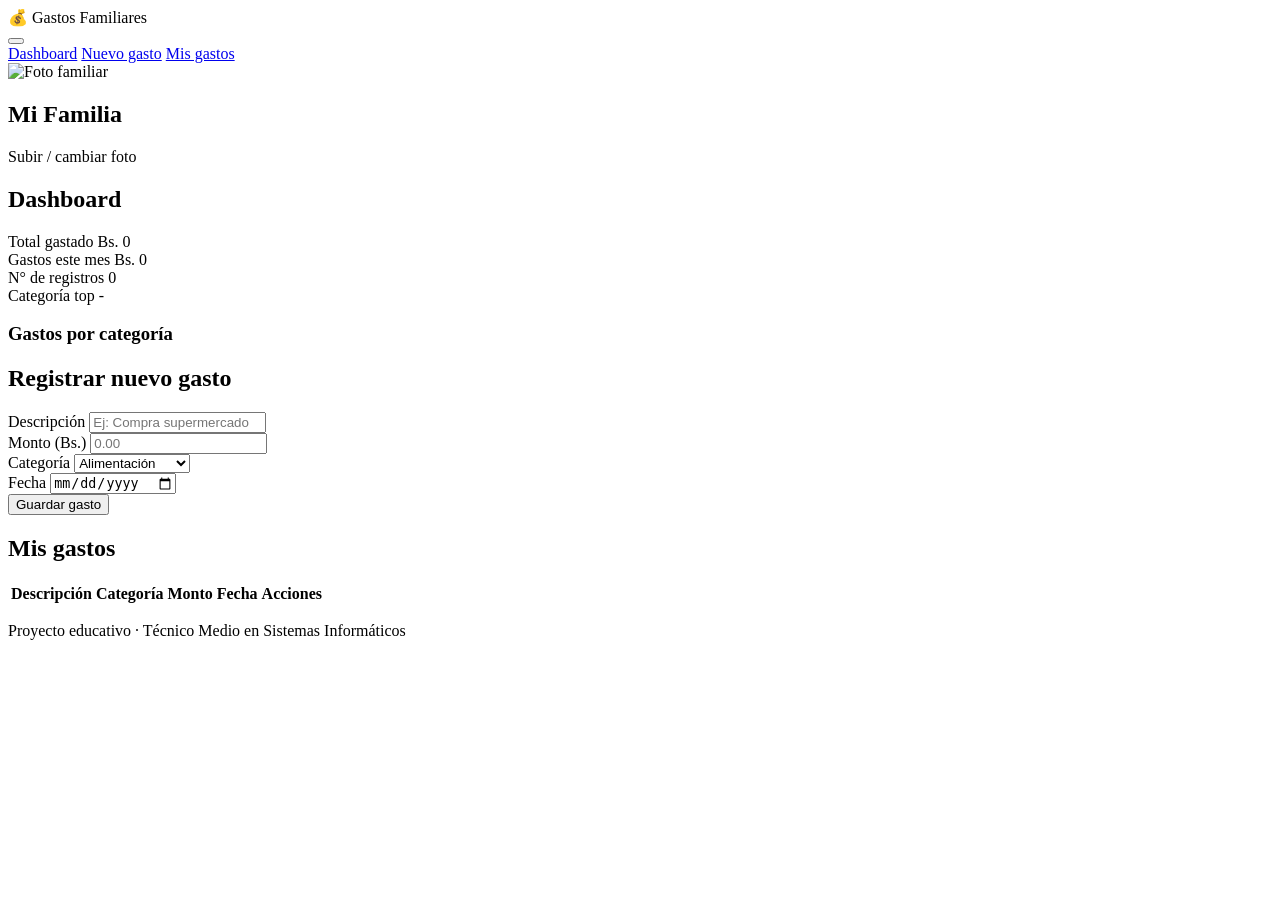
==== commit 000f2881: "Update index.html" ====
--- a/index.html
+++ b/index.html
@@ -4,7 +4,7 @@
   <meta charset="UTF-8" />
   <meta name="viewport" content="width=device-width, initial-scale=1.0" />
   <title>Gastos Familiares</title>
-  <link rel="stylesheet" href="style.css" />
+  <link rel="stylesheet" href="css/style.css" />
 </head>
 <body>
 
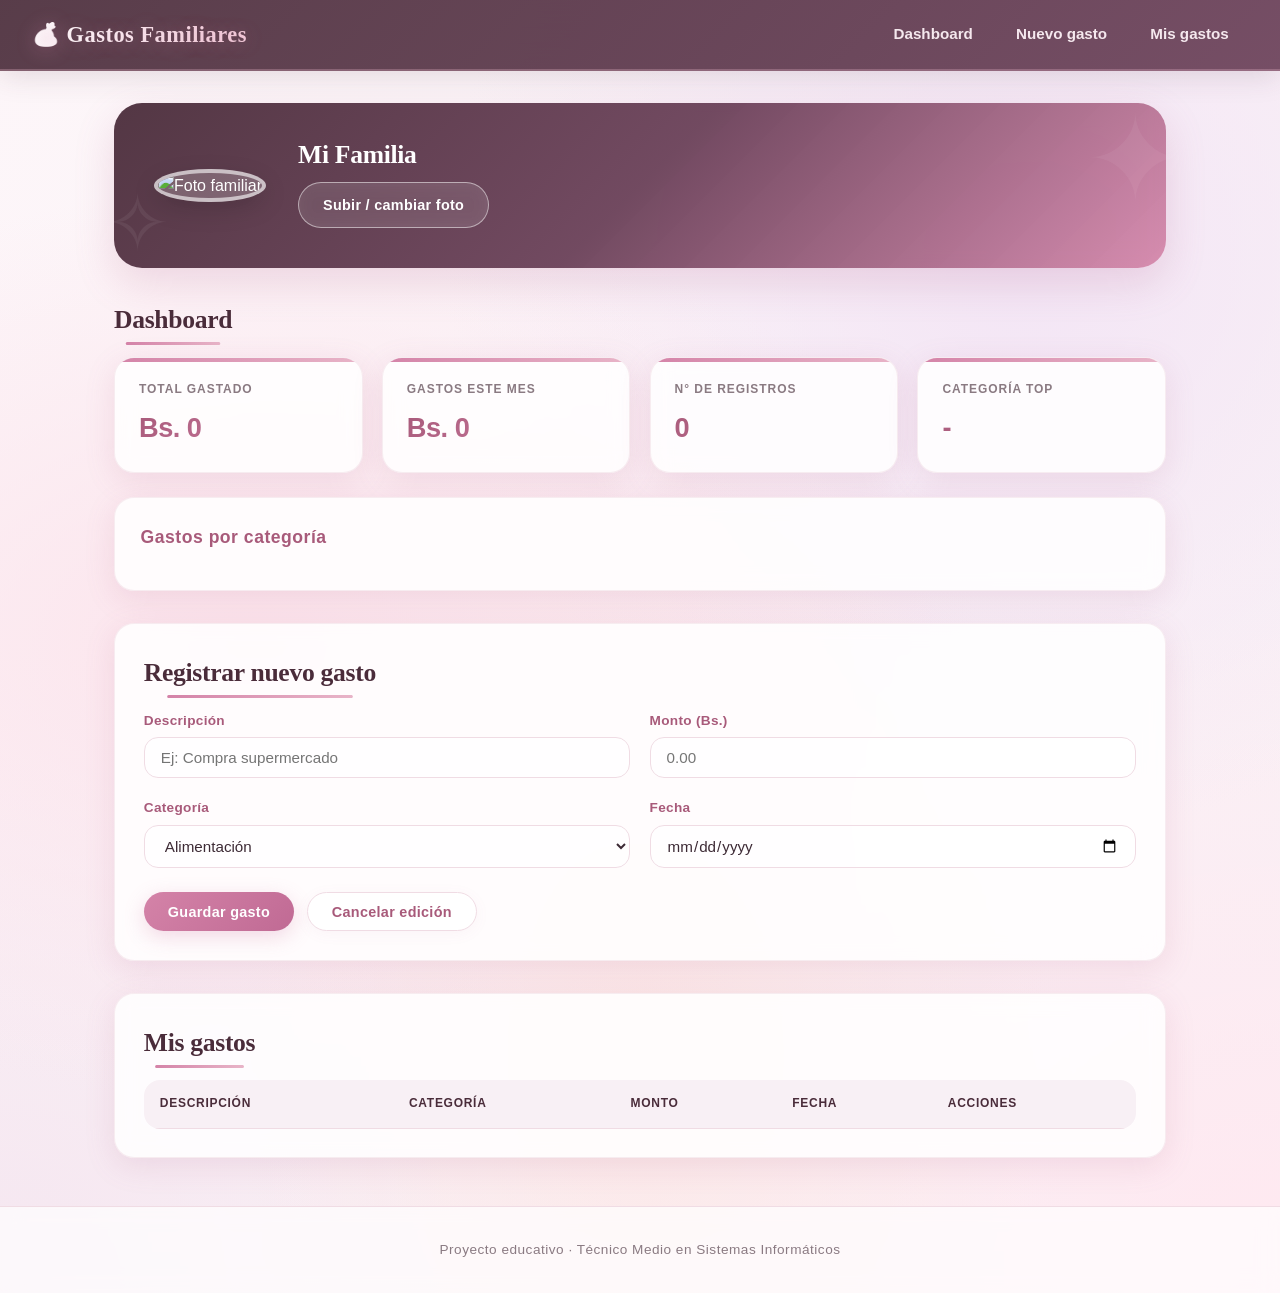
==== commit 559ea159: "Update index.html" ====
--- a/index.html
+++ b/index.html
@@ -4,7 +4,7 @@
   <meta charset="UTF-8" />
   <meta name="viewport" content="width=device-width, initial-scale=1.0" />
   <title>Gastos Familiares</title>
-  <link rel="stylesheet" href="css/style.css" />
+  <link rel="stylesheet" href="style.css" />
 </head>
 <body>
 
--- a/style.css
+++ b/style.css
@@ -0,0 +1,1472 @@
+/* =========================================================
+   SERVITEC - ESTILO FEMENINO & PROFESIONAL 
+   (CON DECORACIONES: ESTRELLAS, CUADRITOS, PUNTOS Y MÁS)
+   ========================================================= */
+
+/* ================= VARIABLES ================= */
+
+:root {
+  --color-bg: #fdf6f9;
+  --color-surface: #ffffff;
+
+  --color-primary: #d483a8;
+  --color-primary-dark: #a85a7a;
+  --color-secondary: #e8b4c8;
+  --color-accent: #f0c8d8;
+
+  --color-header: #4a2c3a;
+  --color-header-light: #6a4058;
+
+  --color-text: #3d2a35;
+  --color-text-light: #8a7a82;
+
+  --color-border: #f0dce4;
+
+  --color-danger: #e884a0;
+  --color-success: #b5a0c0;
+
+  --radius: 20px;
+
+  --shadow: 0 8px 30px rgba(180, 100, 140, 0.15);
+
+  --transition: 0.4s cubic-bezier(0.25, 0.46, 0.45, 0.94);
+}
+
+
+/* ================= RESET ================= */
+
+* {
+  box-sizing: border-box;
+  margin: 0;
+  padding: 0;
+}
+
+
+/* ================= BODY CON FONDO MEJORADO ================= */
+
+body {
+  font-family: "Quicksand", "Segoe UI", Roboto, "Helvetica Neue", sans-serif;
+  color: var(--color-text);
+  line-height: 1.6;
+  min-height: 100vh;
+  position: relative;
+  overflow-x: hidden;
+  
+  /* Fondo principal con degradado */
+  background: 
+    radial-gradient(ellipse at 20% 50%, #fce4ec 0%, transparent 50%),
+    radial-gradient(ellipse at 80% 20%, #f3e5f5 0%, transparent 40%),
+    radial-gradient(ellipse at 50% 80%, #fce8e8 0%, transparent 45%),
+    radial-gradient(ellipse at 0% 100%, #f5e6f0 0%, transparent 35%),
+    radial-gradient(ellipse at 100% 100%, #ffe8f0 0%, transparent 40%),
+    linear-gradient(135deg, #fdf6f9 0%, #f8f0f5 25%, #f5edf5 50%, #fdf6f9 75%, #fff5f7 100%);
+  background-size: 100% 100%, 100% 100%, 100% 100%, 100% 100%, 100% 100%, 400% 400%;
+  animation: gradientFloat 25s ease infinite;
+}
+
+/* Animación del fondo */
+@keyframes gradientFloat {
+  0% { background-position: 0% 0%, 0% 0%, 0% 0%, 0% 0%, 0% 0%, 0% 50%; }
+  25% { background-position: 30% 20%, 70% 80%, 40% 60%, 10% 90%, 90% 10%, 100% 50%; }
+  50% { background-position: 60% 40%, 20% 60%, 80% 30%, 50% 20%, 30% 80%, 50% 50%; }
+  75% { background-position: 80% 70%, 40% 30%, 30% 80%, 80% 60%, 60% 40%, 0% 50%; }
+  100% { background-position: 0% 0%, 0% 0%, 0% 0%, 0% 0%, 0% 0%, 0% 50%; }
+}
+
+
+/* =========================================================
+   DECORACIONES DEL FONDO
+   ========================================================= */
+
+/* Contenedor de decoraciones */
+.decorations {
+  position: fixed;
+  top: 0;
+  left: 0;
+  width: 100%;
+  height: 100%;
+  pointer-events: none;
+  z-index: 0;
+  overflow: hidden;
+}
+
+/* ========== ESTRELLAS ========== */
+.star {
+  position: absolute;
+  color: rgba(212, 131, 168, 0.15);
+  font-size: 20px;
+  animation: starFloat 15s ease-in-out infinite;
+}
+
+.star:nth-child(1) { top: 5%; left: 10%; animation-delay: 0s; font-size: 25px; }
+.star:nth-child(2) { top: 15%; right: 20%; animation-delay: -3s; font-size: 18px; }
+.star:nth-child(3) { top: 40%; left: 5%; animation-delay: -6s; font-size: 30px; }
+.star:nth-child(4) { top: 60%; right: 10%; animation-delay: -9s; font-size: 22px; }
+.star:nth-child(5) { top: 80%; left: 15%; animation-delay: -12s; font-size: 28px; }
+.star:nth-child(6) { top: 25%; left: 45%; animation-delay: -2s; font-size: 16px; }
+.star:nth-child(7) { top: 70%; right: 25%; animation-delay: -7s; font-size: 24px; }
+.star:nth-child(8) { top: 90%; right: 40%; animation-delay: -10s; font-size: 20px; }
+.star:nth-child(9) { top: 10%; left: 70%; animation-delay: -4s; font-size: 15px; }
+.star:nth-child(10) { top: 50%; left: 80%; animation-delay: -8s; font-size: 26px; }
+
+@keyframes starFloat {
+  0%, 100% {
+    transform: translate(0, 0) rotate(0deg) scale(1);
+    opacity: 0.15;
+  }
+  25% {
+    transform: translate(20px, -30px) rotate(45deg) scale(1.2);
+    opacity: 0.25;
+  }
+  50% {
+    transform: translate(-15px, 20px) rotate(90deg) scale(0.8);
+    opacity: 0.1;
+  }
+  75% {
+    transform: translate(25px, 15px) rotate(135deg) scale(1.1);
+    opacity: 0.2;
+  }
+}
+
+/* ========== CUADRITOS ========== */
+.square {
+  position: absolute;
+  border: 2px solid rgba(212, 131, 168, 0.1);
+  background: rgba(212, 131, 168, 0.03);
+  border-radius: 4px;
+  animation: squareFloat 18s ease-in-out infinite;
+}
+
+.square:nth-child(11) {
+  width: 40px;
+  height: 40px;
+  top: 8%;
+  right: 30%;
+  animation-delay: 0s;
+  transform: rotate(15deg);
+}
+
+.square:nth-child(12) {
+  width: 25px;
+  height: 25px;
+  bottom: 20%;
+  left: 25%;
+  animation-delay: -4s;
+  transform: rotate(45deg);
+}
+
+.square:nth-child(13) {
+  width: 50px;
+  height: 50px;
+  top: 55%;
+  right: 15%;
+  animation-delay: -8s;
+  transform: rotate(30deg);
+}
+
+.square:nth-child(14) {
+  width: 30px;
+  height: 30px;
+  top: 20%;
+  left: 60%;
+  animation-delay: -12s;
+  transform: rotate(60deg);
+}
+
+.square:nth-child(15) {
+  width: 35px;
+  height: 35px;
+  bottom: 40%;
+  right: 45%;
+  animation-delay: -6s;
+  transform: rotate(10deg);
+}
+
+@keyframes squareFloat {
+  0%, 100% {
+    transform: translate(0, 0) rotate(0deg);
+    opacity: 0.3;
+  }
+  25% {
+    transform: translate(-25px, -20px) rotate(20deg);
+    opacity: 0.6;
+  }
+  50% {
+    transform: translate(20px, 25px) rotate(-15deg);
+    opacity: 0.2;
+  }
+  75% {
+    transform: translate(-15px, 30px) rotate(10deg);
+    opacity: 0.5;
+  }
+}
+
+/* ========== PUNTOS / CÍRCULOS PEQUEÑOS ========== */
+.dot {
+  position: absolute;
+  border-radius: 50%;
+  background: rgba(212, 131, 168, 0.12);
+  animation: dotFloat 12s ease-in-out infinite;
+}
+
+.dot:nth-child(16) {
+  width: 8px;
+  height: 8px;
+  top: 12%;
+  left: 35%;
+  animation-delay: 0s;
+}
+
+.dot:nth-child(17) {
+  width: 12px;
+  height: 12px;
+  bottom: 15%;
+  right: 55%;
+  animation-delay: -3s;
+}
+
+.dot:nth-child(18) {
+  width: 6px;
+  height: 6px;
+  top: 45%;
+  left: 15%;
+  animation-delay: -6s;
+}
+
+.dot:nth-child(19) {
+  width: 10px;
+  height: 10px;
+  top: 30%;
+  right: 40%;
+  animation-delay: -9s;
+}
+
+.dot:nth-child(20) {
+  width: 8px;
+  height: 8px;
+  bottom: 35%;
+  left: 50%;
+  animation-delay: -5s;
+}
+
+.dot:nth-child(21) {
+  width: 14px;
+  height: 14px;
+  top: 75%;
+  right: 30%;
+  animation-delay: -7s;
+}
+
+.dot:nth-child(22) {
+  width: 6px;
+  height: 6px;
+  top: 5%;
+  right: 60%;
+  animation-delay: -2s;
+}
+
+.dot:nth-child(23) {
+  width: 10px;
+  height: 10px;
+  bottom: 10%;
+  left: 70%;
+  animation-delay: -11s;
+}
+
+@keyframes dotFloat {
+  0%, 100% {
+    transform: translate(0, 0) scale(1);
+    opacity: 0.12;
+  }
+  50% {
+    transform: translate(15px, -20px) scale(1.5);
+    opacity: 0.25;
+  }
+}
+
+/* ========== LÍNEAS DECORATIVAS ========== */
+.line {
+  position: absolute;
+  height: 1.5px;
+  background: linear-gradient(90deg, transparent, rgba(212, 131, 168, 0.1), transparent);
+  animation: lineFloat 20s ease-in-out infinite;
+}
+
+.line:nth-child(24) {
+  width: 120px;
+  top: 18%;
+  left: 20%;
+  transform: rotate(-8deg);
+  animation-delay: 0s;
+}
+
+.line:nth-child(25) {
+  width: 80px;
+  bottom: 30%;
+  right: 20%;
+  transform: rotate(12deg);
+  animation-delay: -5s;
+}
+
+.line:nth-child(26) {
+  width: 150px;
+  top: 65%;
+  left: 10%;
+  transform: rotate(-5deg);
+  animation-delay: -10s;
+}
+
+.line:nth-child(27) {
+  width: 100px;
+  top: 35%;
+  right: 25%;
+  transform: rotate(15deg);
+  animation-delay: -15s;
+}
+
+.line:nth-child(28) {
+  width: 60px;
+  bottom: 50%;
+  left: 40%;
+  transform: rotate(-10deg);
+  animation-delay: -7s;
+}
+
+@keyframes lineFloat {
+  0%, 100% {
+    transform: translate(0, 0) scaleX(1);
+    opacity: 0.3;
+  }
+  50% {
+    transform: translate(30px, -20px) scaleX(1.3);
+    opacity: 0.6;
+  }
+}
+
+/* ========== TRIÁNGULOS ========== */
+.triangle {
+  position: absolute;
+  width: 0;
+  height: 0;
+  border-left: 20px solid transparent;
+  border-right: 20px solid transparent;
+  border-bottom: 35px solid rgba(212, 131, 168, 0.06);
+  animation: triangleFloat 16s ease-in-out infinite;
+}
+
+.triangle:nth-child(29) {
+  top: 22%;
+  left: 50%;
+  transform: rotate(0deg);
+  animation-delay: 0s;
+}
+
+.triangle:nth-child(30) {
+  bottom: 25%;
+  right: 35%;
+  transform: rotate(45deg);
+  animation-delay: -6s;
+}
+
+.triangle:nth-child(31) {
+  top: 70%;
+  left: 30%;
+  transform: rotate(-30deg);
+  animation-delay: -12s;
+}
+
+@keyframes triangleFloat {
+  0%, 100% {
+    transform: translate(0, 0) rotate(0deg);
+    opacity: 0.06;
+  }
+  50% {
+    transform: translate(20px, -30px) rotate(20deg);
+    opacity: 0.12;
+  }
+}
+
+/* ========== CORAZONES ========== */
+.heart {
+  position: absolute;
+  color: rgba(212, 131, 168, 0.08);
+  font-size: 30px;
+  animation: heartFloat 22s ease-in-out infinite;
+}
+
+.heart:nth-child(32) {
+  top: 45%;
+  left: 70%;
+  animation-delay: 0s;
+  font-size: 25px;
+}
+
+.heart:nth-child(33) {
+  bottom: 15%;
+  left: 15%;
+  animation-delay: -8s;
+  font-size: 35px;
+}
+
+.heart:nth-child(34) {
+  top: 10%;
+  right: 45%;
+  animation-delay: -14s;
+  font-size: 20px;
+}
+
+@keyframes heartFloat {
+  0%, 100% {
+    transform: translate(0, 0) scale(1) rotate(0deg);
+    opacity: 0.08;
+  }
+  33% {
+    transform: translate(-20px, -40px) scale(1.2) rotate(5deg);
+    opacity: 0.15;
+  }
+  66% {
+    transform: translate(25px, 20px) scale(0.8) rotate(-5deg);
+    opacity: 0.05;
+  }
+}
+
+/* ========== FLORES ========== */
+.flower {
+  position: absolute;
+  font-size: 45px;
+  opacity: 0.06;
+  animation: flowerFloat 25s ease-in-out infinite;
+}
+
+.flower:nth-child(35) {
+  top: 30%;
+  left: 5%;
+  animation-delay: 0s;
+}
+
+.flower:nth-child(36) {
+  bottom: 40%;
+  right: 5%;
+  animation-delay: -10s;
+  font-size: 35px;
+}
+
+.flower:nth-child(37) {
+  top: 80%;
+  left: 45%;
+  animation-delay: -18s;
+  font-size: 50px;
+}
+
+@keyframes flowerFloat {
+  0%, 100% {
+    transform: translate(0, 0) rotate(0deg) scale(1);
+    opacity: 0.06;
+  }
+  50% {
+    transform: translate(30px, -40px) rotate(15deg) scale(1.2);
+    opacity: 0.12;
+  }
+}
+
+
+/* =========================================================
+   TITULOS
+   ========================================================= */
+
+.section-title {
+  font-size: 1.6rem;
+  margin-bottom: 1rem;
+  color: var(--color-header);
+  font-weight: 700;
+  letter-spacing: -0.3px;
+  position: relative;
+  display: inline-block;
+  font-family: "Playfair Display", serif;
+}
+
+.section-title::after {
+  content: "";
+  position: absolute;
+  bottom: -4px;
+  left: 0;
+  width: 100%;
+  height: 3px;
+  background: linear-gradient(90deg, var(--color-primary), var(--color-secondary));
+  border-radius: 10px;
+  transform: scaleX(0.8);
+  transition: transform var(--transition);
+}
+
+.section-title:hover::after {
+  transform: scaleX(1);
+}
+
+.section-subtitle {
+  font-size: 1.1rem;
+  margin-bottom: 0.8rem;
+  color: var(--color-primary-dark);
+  font-weight: 600;
+  letter-spacing: 0.5px;
+}
+
+
+/* =========================================================
+   HEADER
+   ========================================================= */
+
+.header {
+  display: flex;
+  align-items: center;
+  justify-content: space-between;
+  background:
+    linear-gradient(
+      135deg,
+      rgba(74, 44, 58, 0.92),
+      rgba(106, 64, 88, 0.92)
+    );
+  backdrop-filter: blur(20px);
+  padding: 0.9rem 2rem;
+  box-shadow:
+    0 4px 30px rgba(74, 44, 58, 0.15);
+  position: sticky;
+  top: 0;
+  z-index: 100;
+  border-bottom: 2px solid rgba(232, 180, 200, 0.3);
+}
+
+
+/* ================= LOGO ================= */
+
+.header__logo {
+  font-size: 1.4rem;
+  font-weight: 800;
+  color: #ffffff;
+  letter-spacing: 0.5px;
+  font-family: "Playfair Display", serif;
+  background: linear-gradient(90deg, #fff, #f0c8d8);
+  -webkit-background-clip: text;
+  background-clip: text;
+  color: transparent;
+  text-shadow: 0 2px 20px rgba(212, 131, 168, 0.3);
+  transition: transform var(--transition);
+}
+
+.header__logo:hover {
+  transform: scale(1.03);
+}
+
+
+/* ================= NAVEGACIÓN ================= */
+
+.nav {
+  display: flex;
+  gap: 0.3rem;
+}
+
+.nav__link {
+  text-decoration: none;
+  color: #f5e8ee;
+  font-weight: 600;
+  padding: 0.5rem 1.2rem;
+  border-radius: 30px;
+  transition:
+    background var(--transition),
+    color var(--transition),
+    transform var(--transition),
+    box-shadow var(--transition);
+  position: relative;
+  font-size: 0.95rem;
+}
+
+.nav__link i {
+  margin-right: 6px;
+}
+
+.nav__link::before {
+  content: "";
+  position: absolute;
+  bottom: 2px;
+  left: 50%;
+  width: 0;
+  height: 2px;
+  background: var(--color-secondary);
+  transition: all var(--transition);
+  transform: translateX(-50%);
+  border-radius: 10px;
+}
+
+.nav__link:hover::before {
+  width: 60%;
+}
+
+.nav__link:hover {
+  background: rgba(255, 255, 255, 0.1);
+  color: #ffffff;
+  transform: translateY(-2px);
+  box-shadow: 0 4px 15px rgba(212, 131, 168, 0.2);
+}
+
+
+/* =========================================================
+   HAMBURGUESA
+   ========================================================= */
+
+.hamburger {
+  display: none;
+  flex-direction: column;
+  justify-content: space-between;
+  width: 30px;
+  height: 24px;
+  background: none;
+  border: none;
+  cursor: pointer;
+  padding: 2px;
+  transition: transform var(--transition);
+}
+
+.hamburger:hover {
+  transform: scale(1.05);
+}
+
+.hamburger span {
+  display: block;
+  height: 3px;
+  width: 100%;
+  background: #ffffff;
+  border-radius: 5px;
+  transition:
+    transform var(--transition),
+    opacity var(--transition);
+}
+
+.hamburger.active span:nth-child(1) {
+  transform: translateY(10px) rotate(45deg);
+}
+
+.hamburger.active span:nth-child(2) {
+  opacity: 0;
+  transform: scaleX(0);
+}
+
+.hamburger.active span:nth-child(3) {
+  transform: translateY(-11px) rotate(-45deg);
+}
+
+
+/* =========================================================
+   MAIN
+   ========================================================= */
+
+.main {
+  max-width: 1100px;
+  margin: 0 auto;
+  padding: 2rem 1.5rem;
+  display: flex;
+  flex-direction: column;
+  gap: 2rem;
+  position: relative;
+  z-index: 1;
+}
+
+
+/* =========================================================
+   FAMILIA CARD
+   ========================================================= */
+
+.familia-card {
+  background:
+    linear-gradient(
+      135deg,
+      rgba(74, 44, 58, 0.95),
+      rgba(106, 64, 88, 0.95),
+      rgba(212, 131, 168, 0.9)
+    );
+  backdrop-filter: blur(10px);
+  border-radius: 28px;
+  padding: 2rem 2.5rem;
+  display: flex;
+  align-items: center;
+  gap: 2rem;
+  color: #ffffff;
+  box-shadow:
+    0 15px 40px rgba(180, 100, 140, 0.2);
+  position: relative;
+  overflow: hidden;
+  transition: transform var(--transition), box-shadow var(--transition);
+}
+
+.familia-card:hover {
+  transform: translateY(-3px);
+  box-shadow:
+    0 20px 50px rgba(180, 100, 140, 0.25);
+}
+
+
+/* Efectos decorativos */
+.familia-card::after {
+  content: "✦";
+  position: absolute;
+  font-size: 120px;
+  color: rgba(255, 255, 255, 0.05);
+  right: -20px;
+  top: -40px;
+  animation: floatDecoration 8s ease-in-out infinite;
+}
+
+.familia-card::before {
+  content: "✧";
+  position: absolute;
+  font-size: 80px;
+  color: rgba(255, 255, 255, 0.06);
+  left: -10px;
+  bottom: -20px;
+  animation: floatDecoration 10s ease-in-out infinite reverse;
+}
+
+@keyframes floatDecoration {
+  0%, 100% { transform: translateY(0) rotate(0deg); }
+  50% { transform: translateY(-15px) rotate(10deg); }
+}
+
+
+/* ================= FOTO ================= */
+
+.familia-card__foto {
+  position: relative;
+  z-index: 2;
+}
+
+.familia-card__foto img {
+  width: 100px;
+  height: 100px;
+  border-radius: 50%;
+  object-fit: cover;
+  background: rgba(255, 255, 255, 0.2);
+  border: 4px solid rgba(255, 255, 255, 0.6);
+  box-shadow:
+    0 8px 25px rgba(0, 0, 0, 0.15);
+  transition: transform var(--transition), border-color var(--transition);
+}
+
+.familia-card__foto img:hover {
+  transform: scale(1.05) rotate(-3deg);
+  border-color: #ffffff;
+}
+
+
+/* ================= INFORMACIÓN ================= */
+
+.familia-card__info {
+  position: relative;
+  z-index: 2;
+}
+
+.familia-card__info h2 {
+  margin-bottom: 0.4rem;
+  font-size: 1.6rem;
+  font-weight: 700;
+  letter-spacing: -0.3px;
+  font-family: "Playfair Display", serif;
+}
+
+.familia-card__info p {
+  opacity: 0.9;
+  font-weight: 300;
+}
+
+
+/* =========================================================
+   BOTONES
+   ========================================================= */
+
+.btn {
+  display: inline-block;
+  padding: 0.65rem 1.5rem;
+  border-radius: 30px;
+  border: none;
+  cursor: pointer;
+  font-weight: 700;
+  font-size: 0.9rem;
+  transition:
+    transform var(--transition),
+    background var(--transition),
+    box-shadow var(--transition),
+    color var(--transition);
+  letter-spacing: 0.3px;
+  position: relative;
+  overflow: hidden;
+  font-family: "Quicksand", sans-serif;
+}
+
+.btn i {
+  margin-right: 6px;
+}
+
+.btn::after {
+  content: "";
+  position: absolute;
+  inset: 0;
+  background: rgba(255, 255, 255, 0.1);
+  transform: translateX(-100%);
+  transition: transform var(--transition);
+}
+
+.btn:hover::after {
+  transform: translateX(0);
+}
+
+.btn:hover {
+  transform: translateY(-3px) scale(1.01);
+}
+
+
+.btn--primary {
+  background:
+    linear-gradient(
+      135deg,
+      #d483a8,
+      #c06a94
+    );
+  color: #ffffff;
+  box-shadow:
+    0 6px 20px rgba(212, 131, 168, 0.3);
+}
+
+.btn--primary:hover {
+  background:
+    linear-gradient(
+      135deg,
+      #c06a94,
+      #a85a7a
+    );
+  box-shadow:
+    0 10px 30px rgba(212, 131, 168, 0.4);
+  color: #ffffff;
+}
+
+
+.btn--secondary {
+  background: rgba(255, 255, 255, 0.15);
+  color: #ffffff;
+  border: 1.5px solid rgba(255, 255, 255, 0.5);
+  backdrop-filter: blur(8px);
+}
+
+.btn--secondary:hover {
+  background: rgba(255, 255, 255, 0.25);
+  border-color: rgba(255, 255, 255, 0.8);
+}
+
+
+.btn--ghost {
+  background: #ffffff;
+  color: var(--color-primary-dark);
+  border: 1.5px solid var(--color-border);
+  box-shadow: 0 3px 15px rgba(180, 100, 140, 0.05);
+}
+
+.btn--ghost:hover {
+  background: #fdf6f9;
+  border-color: var(--color-primary);
+  color: var(--color-primary);
+  box-shadow: 0 6px 20px rgba(212, 131, 168, 0.15);
+}
+
+
+.btn--small {
+  padding: 0.4rem 1rem;
+  font-size: 0.8rem;
+}
+
+
+.btn--edit {
+  background:
+    linear-gradient(
+      135deg,
+      #b5a0c0,
+      #9a82a8
+    );
+  color: #ffffff;
+  box-shadow: 0 4px 15px rgba(181, 160, 192, 0.3);
+}
+
+.btn--edit:hover {
+  background:
+    linear-gradient(
+      135deg,
+      #9a82a8,
+      #806a8a
+    );
+  box-shadow: 0 8px 25px rgba(181, 160, 192, 0.4);
+}
+
+
+.btn--delete {
+  background:
+    linear-gradient(
+      135deg,
+      #e884a0,
+      #d46a88
+    );
+  color: #ffffff;
+  box-shadow: 0 4px 15px rgba(232, 132, 160, 0.3);
+}
+
+.btn--delete:hover {
+  background:
+    linear-gradient(
+      135deg,
+      #d46a88,
+      #c05a78
+    );
+  box-shadow: 0 8px 25px rgba(232, 132, 160, 0.4);
+}
+
+
+/* =========================================================
+   STATS GRID
+   ========================================================= */
+
+.stats-grid {
+  display: grid;
+  grid-template-columns: repeat(4, 1fr);
+  gap: 1.2rem;
+  margin-bottom: 1.5rem;
+}
+
+
+.stat-card {
+  background: rgba(255, 255, 255, 0.85);
+  backdrop-filter: blur(10px);
+  border-radius: var(--radius);
+  box-shadow: var(--shadow);
+  padding: 1.4rem 1.5rem;
+  display: flex;
+  flex-direction: column;
+  gap: 0.4rem;
+  border: 1px solid rgba(240, 220, 228, 0.5);
+  position: relative;
+  overflow: hidden;
+  transition:
+    transform var(--transition),
+    box-shadow var(--transition),
+    background var(--transition);
+}
+
+
+.stat-card::before {
+  content: "";
+  position: absolute;
+  top: 0;
+  left: 0;
+  width: 100%;
+  height: 4px;
+  background:
+    linear-gradient(
+      90deg,
+      var(--color-primary),
+      var(--color-secondary),
+      var(--color-primary)
+    );
+  background-size: 200% 100%;
+  animation: shimmerLine 3s ease-in-out infinite;
+}
+
+@keyframes shimmerLine {
+  0%, 100% { background-position: 0% 50%; }
+  50% { background-position: 100% 50%; }
+}
+
+
+.stat-card:hover {
+  transform: translateY(-6px);
+  box-shadow:
+    0 15px 35px rgba(180, 100, 140, 0.15);
+  background: rgba(255, 255, 255, 0.95);
+}
+
+
+.stat-card__label {
+  font-size: 0.75rem;
+  color: var(--color-text-light);
+  text-transform: uppercase;
+  letter-spacing: 0.08em;
+  font-weight: 600;
+}
+
+.stat-card__label i {
+  margin-right: 4px;
+  color: var(--color-primary);
+}
+
+
+.stat-card__value {
+  font-size: 1.7rem;
+  font-weight: 800;
+  color: var(--color-primary-dark);
+  letter-spacing: -0.5px;
+  background: linear-gradient(135deg, #a85a7a, #d483a8);
+  -webkit-background-clip: text;
+  background-clip: text;
+  color: transparent;
+  transition: transform var(--transition);
+}
+
+.stat-card:hover .stat-card__value {
+  transform: scale(1.02);
+}
+
+
+/* =========================================================
+   CATEGORIAS
+   ========================================================= */
+
+.categorias-breakdown {
+  background: rgba(255, 255, 255, 0.85);
+  backdrop-filter: blur(10px);
+  border-radius: var(--radius);
+  padding: 1.6rem;
+  box-shadow: var(--shadow);
+  border: 1px solid rgba(240, 220, 228, 0.5);
+  transition: transform var(--transition), box-shadow var(--transition);
+}
+
+.categorias-breakdown:hover {
+  transform: translateY(-2px);
+  box-shadow: 0 12px 35px rgba(180, 100, 140, 0.12);
+}
+
+.categoria-bar {
+  margin-bottom: 1.2rem;
+  animation: slideIn 0.6s ease forwards;
+  opacity: 0;
+  transform: translateX(-10px);
+}
+
+.categoria-bar:nth-child(1) { animation-delay: 0.1s; }
+.categoria-bar:nth-child(2) { animation-delay: 0.2s; }
+.categoria-bar:nth-child(3) { animation-delay: 0.3s; }
+.categoria-bar:nth-child(4) { animation-delay: 0.4s; }
+.categoria-bar:nth-child(5) { animation-delay: 0.5s; }
+
+@keyframes slideIn {
+  to {
+    opacity: 1;
+    transform: translateX(0);
+  }
+}
+
+.categoria-bar__label {
+  display: flex;
+  justify-content: space-between;
+  font-size: 0.85rem;
+  margin-bottom: 0.4rem;
+  color: var(--color-text-light);
+  font-weight: 600;
+}
+
+
+.categoria-bar__track {
+  background: #f5edf5;
+  border-radius: 20px;
+  overflow: hidden;
+  height: 12px;
+  box-shadow: inset 0 2px 4px rgba(0,0,0,0.04);
+}
+
+.categoria-bar__fill {
+  height: 100%;
+  background:
+    linear-gradient(
+      90deg,
+      #d483a8,
+      #e8b4c8
+    );
+  border-radius: 20px;
+  transition: width 0.8s cubic-bezier(0.25, 0.46, 0.45, 0.94);
+  position: relative;
+}
+
+.categoria-bar__fill::after {
+  content: "";
+  position: absolute;
+  top: 0;
+  left: 0;
+  right: 0;
+  bottom: 0;
+  background: linear-gradient(90deg, transparent, rgba(255,255,255,0.2), transparent);
+  animation: barShine 2s ease-in-out infinite;
+}
+
+@keyframes barShine {
+  0% { transform: translateX(-100%); }
+  100% { transform: translateX(100%); }
+}
+
+
+/* =========================================================
+   FORMULARIO
+   ========================================================= */
+
+.form-section,
+.lista-section {
+  background: rgba(255, 255, 255, 0.85);
+  backdrop-filter: blur(10px);
+  border-radius: var(--radius);
+  padding: 1.8rem;
+  box-shadow: var(--shadow);
+  border: 1px solid rgba(240, 220, 228, 0.5);
+  transition: transform var(--transition), box-shadow var(--transition);
+}
+
+.form-section:hover,
+.lista-section:hover {
+  transform: translateY(-2px);
+  box-shadow: 0 12px 35px rgba(180, 100, 140, 0.12);
+}
+
+
+.form-gasto {
+  display: grid;
+  grid-template-columns: repeat(2, 1fr);
+  gap: 1.2rem;
+}
+
+.form-group {
+  display: flex;
+  flex-direction: column;
+  gap: 0.35rem;
+}
+
+.form-group label {
+  font-size: 0.85rem;
+  color: var(--color-primary-dark);
+  font-weight: 600;
+  letter-spacing: 0.3px;
+}
+
+.form-group label i {
+  margin-right: 4px;
+  color: var(--color-primary);
+}
+
+
+.form-group input,
+.form-group select {
+  padding: 0.7rem 1rem;
+  border: 1.5px solid var(--color-border);
+  border-radius: 14px;
+  font-size: 0.95rem;
+  background: rgba(255, 255, 255, 0.7);
+  color: var(--color-text);
+  outline: none;
+  transition:
+    border var(--transition),
+    box-shadow var(--transition),
+    background var(--transition),
+    transform var(--transition);
+  font-family: "Quicksand", sans-serif;
+}
+
+.form-group input:hover,
+.form-group select:hover {
+  border-color: #d483a8;
+  background: rgba(255, 255, 255, 0.9);
+}
+
+.form-group input:focus,
+.form-group select:focus {
+  border-color: var(--color-primary);
+  background: #ffffff;
+  box-shadow:
+    0 0 0 5px rgba(212, 131, 168, 0.12);
+  transform: scale(1.005);
+}
+
+
+.form-actions {
+  grid-column: 1 / -1;
+  display: flex;
+  gap: 0.8rem;
+  margin-top: 0.3rem;
+}
+
+
+/* =========================================================
+   TABLA
+   ========================================================= */
+
+.tabla-wrapper {
+  overflow-x: auto;
+  border-radius: 16px;
+}
+
+.tabla-gastos {
+  width: 100%;
+  border-collapse: collapse;
+}
+
+.tabla-gastos th,
+.tabla-gastos td {
+  text-align: left;
+  padding: 0.9rem 1rem;
+  border-bottom: 1px solid var(--color-border);
+  font-size: 0.9rem;
+}
+
+
+.tabla-gastos th {
+  color: var(--color-header);
+  text-transform: uppercase;
+  font-size: 0.75rem;
+  background: #f8f0f5;
+  font-weight: 700;
+  letter-spacing: 0.06em;
+}
+
+.tabla-gastos th i {
+  margin-right: 4px;
+  color: var(--color-primary);
+}
+
+
+.tabla-gastos tbody tr {
+  transition:
+    background var(--transition),
+    transform var(--transition);
+}
+
+.tabla-gastos tbody tr:hover {
+  background: #fdf6f9;
+  transform: scale(1.002);
+}
+
+
+.tabla-gastos td .acciones {
+  display: flex;
+  gap: 0.5rem;
+}
+
+/* Badge de categoría */
+.categoria-badge {
+  display: inline-block;
+  padding: 0.2rem 0.8rem;
+  border-radius: 20px;
+  background: rgba(212, 131, 168, 0.15);
+  color: var(--color-primary-dark);
+  font-weight: 600;
+  font-size: 0.8rem;
+}
+
+
+/* =========================================================
+   FOOTER
+   ========================================================= */
+
+.footer {
+  text-align: center;
+  padding: 2rem;
+  color: var(--color-text-light);
+  font-size: 0.85rem;
+  background: rgba(255, 255, 255, 0.7);
+  backdrop-filter: blur(10px);
+  border-top: 1px solid var(--color-border);
+  margin-top: 1rem;
+  letter-spacing: 0.5px;
+}
+
+.footer i {
+  color: var(--color-primary);
+  margin: 0 4px;
+}
+
+.footer span {
+  display: inline-block;
+  animation: pulseHeart 2s ease-in-out infinite;
+}
+
+@keyframes pulseHeart {
+  0%, 100% { transform: scale(1); }
+  50% { transform: scale(1.15); }
+}
+
+
+/* =========================================================
+   RESPONSIVE - TABLET
+   ========================================================= */
+
+@media (max-width: 768px) {
+
+  .hamburger {
+    display: flex;
+  }
+
+
+  .nav {
+    position: absolute;
+    top: 100%;
+    left: 0;
+    right: 0;
+    background:
+      linear-gradient(
+        180deg,
+        rgba(74, 44, 58, 0.98),
+        rgba(106, 64, 88, 0.98)
+      );
+    flex-direction: column;
+    gap: 0;
+    max-height: 0;
+    overflow: hidden;
+    transition: max-height var(--transition);
+    box-shadow:
+      0 8px 30px rgba(74, 44, 58, 0.2);
+    border-radius: 0 0 20px 20px;
+    backdrop-filter: blur(20px);
+  }
+
+  .nav.active {
+    max-height: 320px;
+  }
+
+  .nav__link {
+    padding: 0.9rem 1.8rem;
+    border-bottom: 1px solid rgba(255, 255, 255, 0.08);
+    color: #f5e8ee;
+    border-radius: 0;
+  }
+
+  .nav__link::before {
+    display: none;
+  }
+
+  .nav__link:hover {
+    background: rgba(255, 255, 255, 0.08);
+    color: #ffffff;
+    transform: none;
+  }
+
+
+  .stats-grid {
+    grid-template-columns: repeat(2, 1fr);
+  }
+
+
+  .form-gasto {
+    grid-template-columns: 1fr;
+  }
+
+
+  .familia-card {
+    flex-direction: column;
+    text-align: center;
+    padding: 1.8rem;
+  }
+
+
+  .tabla-gastos thead {
+    display: none;
+  }
+
+  .tabla-gastos,
+  .tabla-gastos tbody,
+  .tabla-gastos tr,
+  .tabla-gastos td {
+    display: block;
+    width: 100%;
+  }
+
+
+  .tabla-gastos tr {
+    margin-bottom: 1rem;
+    border: 1px solid var(--color-border);
+    border-radius: var(--radius);
+    padding: 0.8rem;
+    background: #ffffff;
+    box-shadow:
+      0 4px 15px rgba(180, 100, 140, 0.06);
+  }
+
+
+  .tabla-gastos td {
+    border: none;
+    padding: 0.4rem 0.2rem;
+  }
+
+
+  .tabla-gastos td::before {
+    content: attr(data-label);
+    font-weight: 700;
+    color: var(--color-primary-dark);
+    display: inline-block;
+    width: 110px;
+  }
+
+}
+
+
+/* =========================================================
+   RESPONSIVE - CELULAR
+   ========================================================= */
+
+@media (max-width: 480px) {
+
+  .main {
+    padding: 1rem;
+  }
+
+
+  .header {
+    padding: 0.8rem 1rem;
+  }
+
+
+  .header__logo {
+    font-size: 1.1rem;
+  }
+
+
+  .stats-grid {
+    grid-template-columns: 1fr;
+  }
+
+
+  .familia-card {
+    padding: 1.3rem;
+  }
+
+
+  .familia-card__foto img {
+    width: 80px;
+    height: 80px;
+  }
+
+
+  .form-section,
+  .lista-section,
+  .categorias-breakdown {
+    padding: 1rem;
+  }
+
+
+  .form-actions {
+    flex-direction: column;
+  }
+
+
+  .form-actions .btn {
+    width: 100%;
+  }
+
+
+  .btn {
+    width: 100%;
+    text-align: center;
+  }
+
+
+  .tabla-gastos td::before {
+    width: 95px;
+  }
+
+}
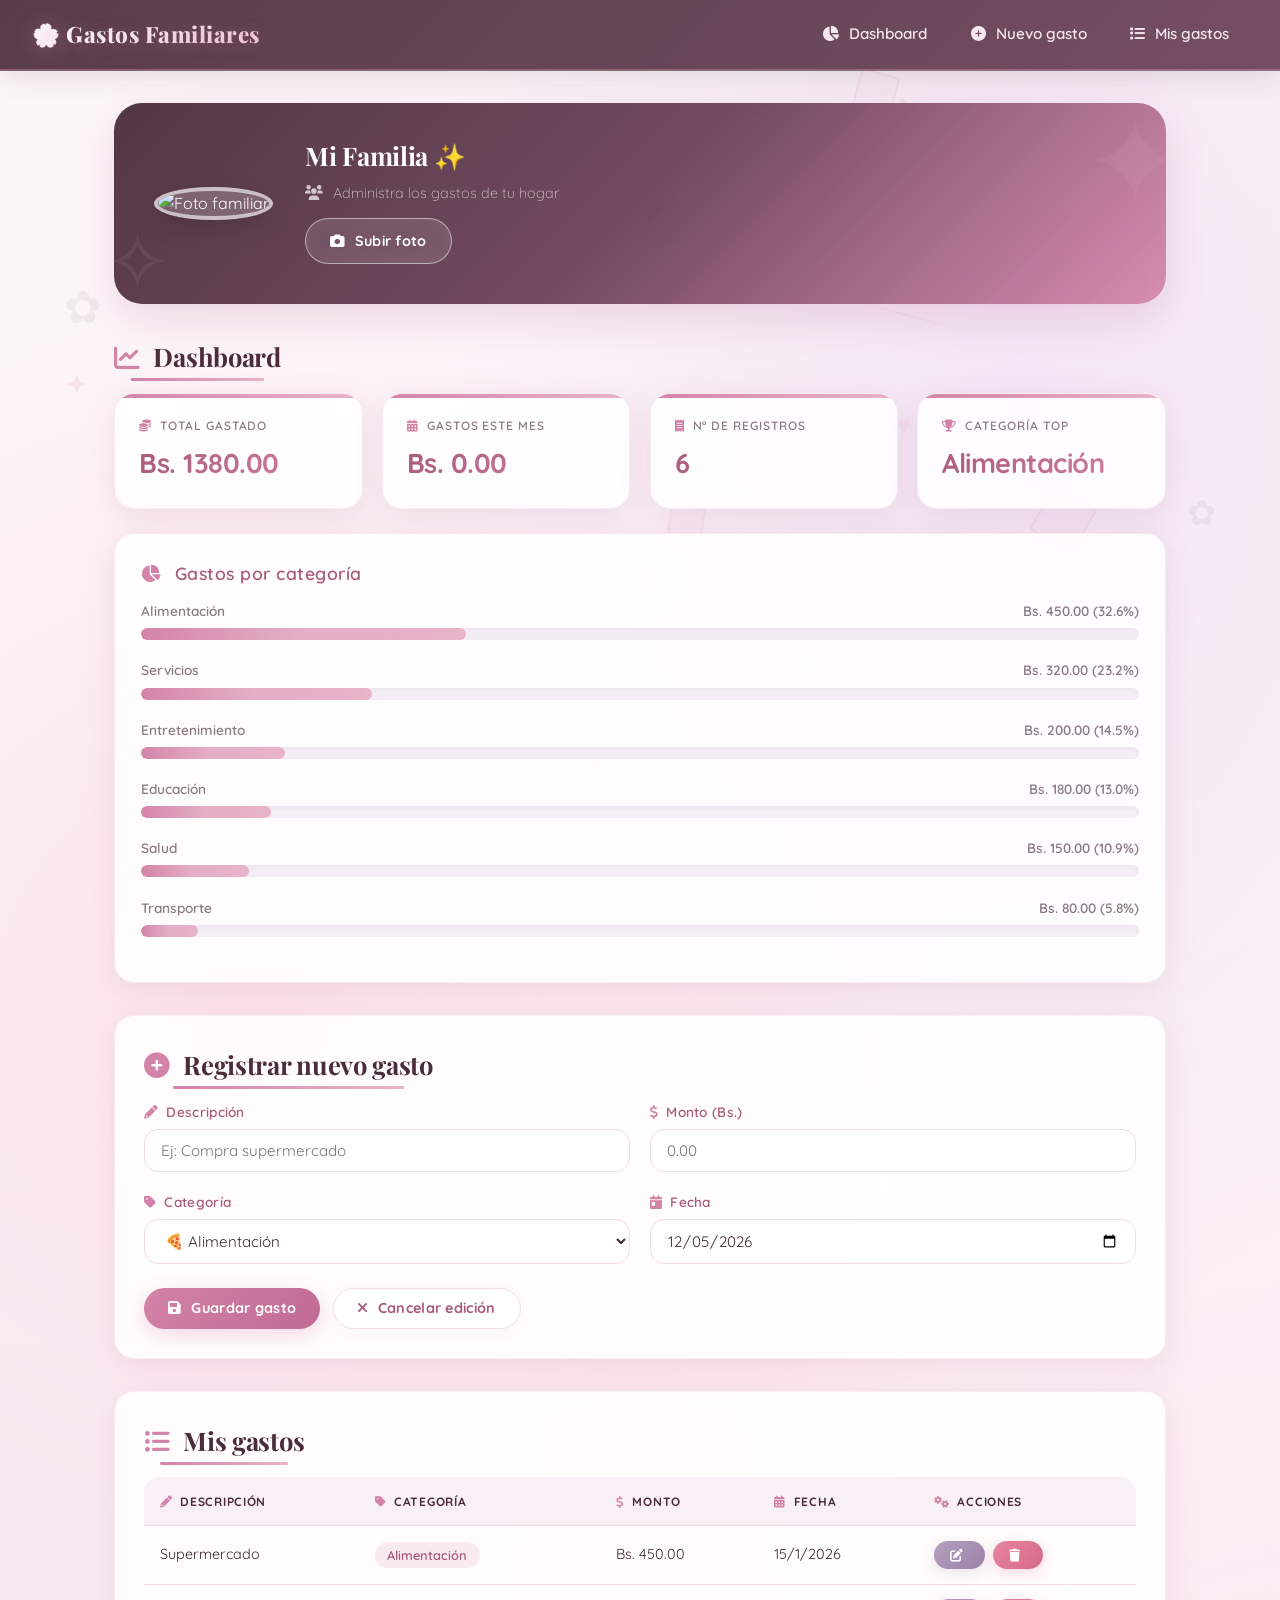
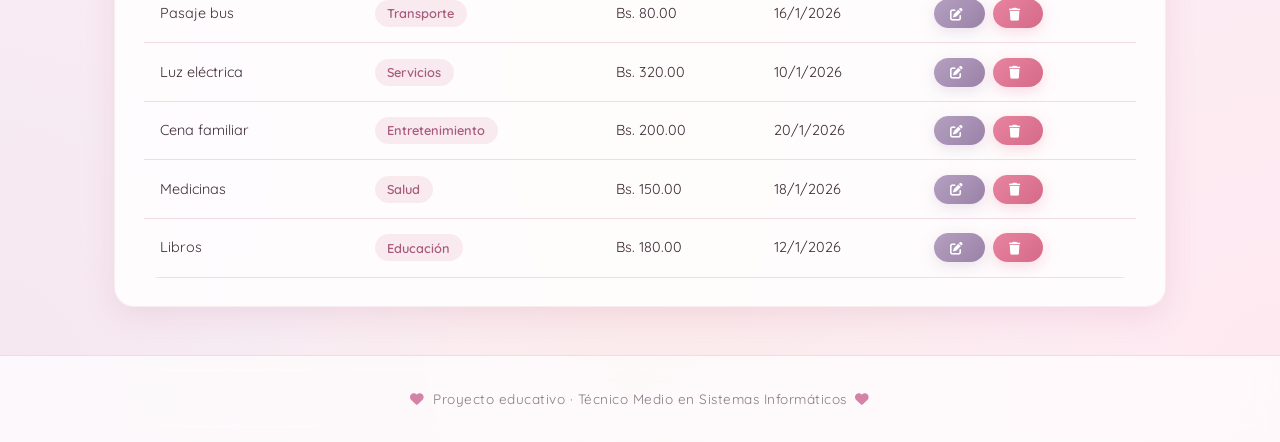
==== commit 3a08063c: "Update index.html" ====
--- a/index.html
+++ b/index.html
@@ -4,14 +4,76 @@
   <meta charset="UTF-8" />
   <meta name="viewport" content="width=device-width, initial-scale=1.0" />
   <title>Gastos Familiares</title>
+  
+  <!-- Google Fonts -->
+  <link href="https://fonts.googleapis.com/css2?family=Playfair+Display:ital,wght@0,400;0,700;1,400&family=Quicksand:wght@300;400;600;700&display=swap" rel="stylesheet" />
+  
+  <!-- Font Awesome -->
+  <link rel="stylesheet" href="https://cdnjs.cloudflare.com/ajax/libs/font-awesome/6.0.0-beta3/css/all.min.css" />
+  
+  <!-- CSS -->
   <link rel="stylesheet" href="style.css" />
 </head>
 <body>
 
+  <!-- ====== DECORACIONES DEL FONDO ====== -->
+  <div class="decorations">
+    <!-- Estrellas -->
+    <span class="star">✦</span>
+    <span class="star">✦</span>
+    <span class="star">✦</span>
+    <span class="star">✦</span>
+    <span class="star">✦</span>
+    <span class="star">✦</span>
+    <span class="star">✦</span>
+    <span class="star">✦</span>
+    <span class="star">✦</span>
+    <span class="star">✦</span>
+    
+    <!-- Cuadritos -->
+    <div class="square"></div>
+    <div class="square"></div>
+    <div class="square"></div>
+    <div class="square"></div>
+    <div class="square"></div>
+    
+    <!-- Puntos -->
+    <div class="dot"></div>
+    <div class="dot"></div>
+    <div class="dot"></div>
+    <div class="dot"></div>
+    <div class="dot"></div>
+    <div class="dot"></div>
+    <div class="dot"></div>
+    <div class="dot"></div>
+    
+    <!-- Líneas -->
+    <div class="line"></div>
+    <div class="line"></div>
+    <div class="line"></div>
+    <div class="line"></div>
+    <div class="line"></div>
+    
+    <!-- Triángulos -->
+    <div class="triangle"></div>
+    <div class="triangle"></div>
+    <div class="triangle"></div>
+    
+    <!-- Corazones -->
+    <span class="heart">♥</span>
+    <span class="heart">♥</span>
+    <span class="heart">♥</span>
+    
+    <!-- Flores -->
+    <span class="flower">✿</span>
+    <span class="flower">✿</span>
+    <span class="flower">✿</span>
+  </div>
+
   <!-- HEADER -->
   <header class="header">
     <div class="header__left">
-      <span class="header__logo">💰 Gastos Familiares</span>
+      <span class="header__logo">🌸 Gastos Familiares</span>
     </div>
     <button class="hamburger" id="hamburgerBtn" aria-label="Abrir menú">
       <span></span>
@@ -19,9 +81,9 @@
       <span></span>
     </button>
     <nav class="nav" id="navMenu">
-      <a href="#dashboard" class="nav__link">Dashboard</a>
-      <a href="#nuevo-gasto" class="nav__link">Nuevo gasto</a>
-      <a href="#lista-gastos" class="nav__link">Mis gastos</a>
+      <a href="#dashboard" class="nav__link"><i class="fas fa-chart-pie"></i> Dashboard</a>
+      <a href="#nuevo-gasto" class="nav__link"><i class="fas fa-plus-circle"></i> Nuevo gasto</a>
+      <a href="#lista-gastos" class="nav__link"><i class="fas fa-list"></i> Mis gastos</a>
     </nav>
   </header>
 
@@ -30,97 +92,135 @@
     <!-- SECCIÓN: FOTO FAMILIAR -->
     <section class="familia-card">
       <div class="familia-card__foto">
-        <img id="fotoFamiliar" src="" alt="Foto familiar" />
+        <img id="fotoFamiliar" src="https://i.pravatar.cc/150?img=1" alt="Foto familiar" />
       </div>
       <div class="familia-card__info">
-        <h2 id="nombreFamilia">Mi Familia</h2>
-        <label class="btn btn--secondary" for="inputFoto">Subir / cambiar foto</label>
+        <h2 id="nombreFamilia">Mi Familia ✨</h2>
+        <p style="opacity:0.7; font-size:0.9rem; margin-bottom:0.8rem;">
+          <i class="fas fa-users" style="margin-right:6px;"></i> 
+          Administra los gastos de tu hogar
+        </p>
+        <label class="btn btn--secondary" for="inputFoto">
+          <i class="fas fa-camera"></i> Subir foto
+        </label>
         <input type="file" id="inputFoto" accept="image/*" hidden />
       </div>
     </section>
 
     <!-- DASHBOARD -->
     <section id="dashboard" class="dashboard">
-      <h2 class="section-title">Dashboard</h2>
+      <h2 class="section-title">
+        <i class="fas fa-chart-line" style="color:var(--color-primary); margin-right:8px;"></i>
+        Dashboard
+      </h2>
 
       <div class="stats-grid">
         <div class="stat-card">
-          <span class="stat-card__label">Total gastado</span>
+          <span class="stat-card__label">
+            <i class="fas fa-coins"></i> Total gastado
+          </span>
           <span class="stat-card__value" id="statTotal">Bs. 0</span>
         </div>
         <div class="stat-card">
-          <span class="stat-card__label">Gastos este mes</span>
+          <span class="stat-card__label">
+            <i class="fas fa-calendar-alt"></i> Gastos este mes
+          </span>
           <span class="stat-card__value" id="statMes">Bs. 0</span>
         </div>
         <div class="stat-card">
-          <span class="stat-card__label">N° de registros</span>
+          <span class="stat-card__label">
+            <i class="fas fa-receipt"></i> N° de registros
+          </span>
           <span class="stat-card__value" id="statCantidad">0</span>
         </div>
         <div class="stat-card">
-          <span class="stat-card__label">Categoría top</span>
+          <span class="stat-card__label">
+            <i class="fas fa-trophy"></i> Categoría top
+          </span>
           <span class="stat-card__value" id="statCategoriaTop">-</span>
         </div>
       </div>
 
       <div class="categorias-breakdown">
-        <h3 class="section-subtitle">Gastos por categoría</h3>
+        <h3 class="section-subtitle">
+          <i class="fas fa-pie-chart" style="color:var(--color-primary); margin-right:8px;"></i>
+          Gastos por categoría
+        </h3>
         <div id="categoriasContainer"></div>
       </div>
     </section>
 
     <!-- FORMULARIO NUEVO GASTO -->
     <section id="nuevo-gasto" class="form-section">
-      <h2 class="section-title">Registrar nuevo gasto</h2>
+      <h2 class="section-title">
+        <i class="fas fa-plus-circle" style="color:var(--color-primary); margin-right:8px;"></i>
+        Registrar nuevo gasto
+      </h2>
       <form id="formGasto" class="form-gasto">
         <input type="hidden" id="gastoId" />
 
         <div class="form-group">
-          <label for="descripcion">Descripción</label>
+          <label for="descripcion">
+            <i class="fas fa-pencil-alt"></i> Descripción
+          </label>
           <input type="text" id="descripcion" required placeholder="Ej: Compra supermercado" />
         </div>
 
         <div class="form-group">
-          <label for="monto">Monto (Bs.)</label>
+          <label for="monto">
+            <i class="fas fa-dollar-sign"></i> Monto (Bs.)
+          </label>
           <input type="number" id="monto" step="0.01" min="0" required placeholder="0.00" />
         </div>
 
         <div class="form-group">
-          <label for="categoria">Categoría</label>
+          <label for="categoria">
+            <i class="fas fa-tag"></i> Categoría
+          </label>
           <select id="categoria">
-            <option value="Alimentación">Alimentación</option>
-            <option value="Transporte">Transporte</option>
-            <option value="Servicios">Servicios</option>
-            <option value="Salud">Salud</option>
-            <option value="Educación">Educación</option>
-            <option value="Entretenimiento">Entretenimiento</option>
-            <option value="Otros">Otros</option>
+            <option value="Alimentación">🍕 Alimentación</option>
+            <option value="Transporte">🚗 Transporte</option>
+            <option value="Servicios">💡 Servicios</option>
+            <option value="Salud">🏥 Salud</option>
+            <option value="Educación">📚 Educación</option>
+            <option value="Entretenimiento">🎮 Entretenimiento</option>
+            <option value="Otros">📦 Otros</option>
           </select>
         </div>
 
         <div class="form-group">
-          <label for="fecha">Fecha</label>
+          <label for="fecha">
+            <i class="fas fa-calendar-day"></i> Fecha
+          </label>
           <input type="date" id="fecha" required />
         </div>
 
         <div class="form-actions">
-          <button type="submit" class="btn btn--primary" id="btnGuardar">Guardar gasto</button>
-          <button type="button" class="btn btn--ghost" id="btnCancelar" hidden>Cancelar edición</button>
+          <button type="submit" class="btn btn--primary" id="btnGuardar">
+            <i class="fas fa-save"></i> Guardar gasto
+          </button>
+          <button type="button" class="btn btn--ghost" id="btnCancelar" hidden>
+            <i class="fas fa-times"></i> Cancelar edición
+          </button>
         </div>
       </form>
     </section>
 
     <!-- LISTA DE GASTOS -->
     <section id="lista-gastos" class="lista-section">
-      <h2 class="section-title">Mis gastos</h2>
+      <h2 class="section-title">
+        <i class="fas fa-list-ul" style="color:var(--color-primary); margin-right:8px;"></i>
+        Mis gastos
+      </h2>
       <div class="tabla-wrapper">
         <table class="tabla-gastos">
           <thead>
             <tr>
-              <th>Descripción</th>
-              <th>Categoría</th>
-              <th>Monto</th>
-              <th>Fecha</th>
-              <th>Acciones</th>
+              <th><i class="fas fa-pencil-alt"></i> Descripción</th>
+              <th><i class="fas fa-tag"></i> Categoría</th>
+              <th><i class="fas fa-dollar-sign"></i> Monto</th>
+              <th><i class="fas fa-calendar-alt"></i> Fecha</th>
+              <th><i class="fas fa-cogs"></i> Acciones</th>
             </tr>
           </thead>
           <tbody id="tablaGastosBody">
@@ -133,11 +233,251 @@
   </main>
 
   <footer class="footer">
-    <p>Proyecto educativo · Técnico Medio en Sistemas Informáticos</p>
+    <p>
+      <i class="fas fa-heart"></i>
+      Proyecto educativo · Técnico Medio en Sistemas Informáticos
+      <i class="fas fa-heart"></i>
+    </p>
   </footer>
 
   <script src="https://cdn.jsdelivr.net/npm/@supabase/supabase-js@2"></script>
   <script src="js/supabaseClient.js"></script>
   <script src="js/app.js"></script>
+  
+  <script>
+    // ====== MENÚ HAMBURGUESA ======
+    const hamburgerBtn = document.getElementById('hamburgerBtn');
+    const navMenu = document.getElementById('navMenu');
+
+    hamburgerBtn.addEventListener('click', () => {
+      hamburgerBtn.classList.toggle('active');
+      navMenu.classList.toggle('active');
+    });
+
+    // Cerrar menú al hacer clic en un enlace
+    document.querySelectorAll('.nav__link').forEach(link => {
+      link.addEventListener('click', () => {
+        hamburgerBtn.classList.remove('active');
+        navMenu.classList.remove('active');
+      });
+    });
+
+    // ====== SUBIR FOTO ======
+    const inputFoto = document.getElementById('inputFoto');
+    const fotoFamiliar = document.getElementById('fotoFamiliar');
+
+    inputFoto.addEventListener('change', (e) => {
+      const file = e.target.files[0];
+      if (file) {
+        const reader = new FileReader();
+        reader.onload = (event) => {
+          fotoFamiliar.src = event.target.result;
+        };
+        reader.readAsDataURL(file);
+      }
+    });
+
+    // ====== FECHA POR DEFECTO ======
+    document.getElementById('fecha').valueAsDate = new Date();
+
+    // ====== FUNCIÓN PARA FORMATEAR MONTO ======
+    function formatMoney(amount) {
+      return 'Bs. ' + Number(amount).toFixed(2);
+    }
+
+    // ====== FUNCIÓN PARA CREAR FILA DE TABLA ======
+    function createTableRow(gasto) {
+      const tr = document.createElement('tr');
+      
+      tr.innerHTML = `
+        <td data-label="Descripción">${gasto.descripcion}</td>
+        <td data-label="Categoría"><span class="categoria-badge">${gasto.categoria}</span></td>
+        <td data-label="Monto">${formatMoney(gasto.monto)}</td>
+        <td data-label="Fecha">${new Date(gasto.fecha).toLocaleDateString('es-ES')}</td>
+        <td data-label="Acciones">
+          <div class="acciones">
+            <button class="btn btn--edit btn--small editar-gasto" data-id="${gasto.id}">
+              <i class="fas fa-edit"></i>
+            </button>
+            <button class="btn btn--delete btn--small eliminar-gasto" data-id="${gasto.id}">
+              <i class="fas fa-trash"></i>
+            </button>
+          </div>
+        </td>
+      `;
+      
+      return tr;
+    }
+
+    // ====== FUNCIÓN PARA ACTUALIZAR DASHBOARD ======
+    function updateDashboard(gastos) {
+      // Total general
+      const total = gastos.reduce((sum, g) => sum + g.monto, 0);
+      document.getElementById('statTotal').textContent = formatMoney(total);
+      
+      // Total del mes
+      const now = new Date();
+      const mesActual = now.getMonth();
+      const añoActual = now.getFullYear();
+      
+      const gastosMes = gastos.filter(g => {
+        const fecha = new Date(g.fecha);
+        return fecha.getMonth() === mesActual && fecha.getFullYear() === añoActual;
+      });
+      
+      const totalMes = gastosMes.reduce((sum, g) => sum + g.monto, 0);
+      document.getElementById('statMes').textContent = formatMoney(totalMes);
+      
+      // Cantidad de registros
+      document.getElementById('statCantidad').textContent = gastos.length;
+      
+      // Categoría top
+      if (gastos.length === 0) {
+        document.getElementById('statCategoriaTop').textContent = '-';
+        return;
+      }
+      
+      const categorias = {};
+      gastos.forEach(g => {
+        categorias[g.categoria] = (categorias[g.categoria] || 0) + g.monto;
+      });
+      
+      let topCategoria = '';
+      let topMonto = 0;
+      for (const [cat, monto] of Object.entries(categorias)) {
+        if (monto > topMonto) {
+          topMonto = monto;
+          topCategoria = cat;
+        }
+      }
+      document.getElementById('statCategoriaTop').textContent = topCategoria;
+      
+      // Actualizar barras de categorías
+      updateCategorias(categorias);
+    }
+
+    // ====== FUNCIÓN PARA ACTUALIZAR BARRAS ======
+    function updateCategorias(categorias) {
+      const container = document.getElementById('categoriasContainer');
+      container.innerHTML = '';
+      
+      const total = Object.values(categorias).reduce((sum, val) => sum + val, 0);
+      
+      if (total === 0) {
+        container.innerHTML = '<p style="color:var(--color-text-light); text-align:center; padding:1rem;">No hay gastos registrados</p>';
+        return;
+      }
+      
+      // Ordenar de mayor a menor
+      const sorted = Object.entries(categorias).sort((a, b) => b[1] - a[1]);
+      
+      sorted.forEach(([categoria, monto]) => {
+        const porcentaje = (monto / total) * 100;
+        
+        const div = document.createElement('div');
+        div.className = 'categoria-bar';
+        div.innerHTML = `
+          <div class="categoria-bar__label">
+            <span>${categoria}</span>
+            <span>${formatMoney(monto)} (${porcentaje.toFixed(1)}%)</span>
+          </div>
+          <div class="categoria-bar__track">
+            <div class="categoria-bar__fill" style="width: ${porcentaje}%;"></div>
+          </div>
+        `;
+        container.appendChild(div);
+      });
+    }
+
+    // ====== DATOS DE EJEMPLO ======
+    const datosEjemplo = [
+      { id: 1, descripcion: 'Supermercado', categoria: 'Alimentación', monto: 450.00, fecha: '2026-01-15' },
+      { id: 2, descripcion: 'Pasaje bus', categoria: 'Transporte', monto: 80.00, fecha: '2026-01-16' },
+      { id: 3, descripcion: 'Luz eléctrica', categoria: 'Servicios', monto: 320.00, fecha: '2026-01-10' },
+      { id: 4, descripcion: 'Cena familiar', categoria: 'Entretenimiento', monto: 200.00, fecha: '2026-01-20' },
+      { id: 5, descripcion: 'Medicinas', categoria: 'Salud', monto: 150.00, fecha: '2026-01-18' },
+      { id: 6, descripcion: 'Libros', categoria: 'Educación', monto: 180.00, fecha: '2026-01-12' },
+    ];
+    
+    // Cargar datos de ejemplo
+    const tbody = document.getElementById('tablaGastosBody');
+    datosEjemplo.forEach(gasto => {
+      tbody.appendChild(createTableRow(gasto));
+    });
+    updateDashboard(datosEjemplo);
+    
+    // ====== EVENTOS PARA BOTONES DE EJEMPLO ======
+    document.querySelectorAll('.eliminar-gasto').forEach(btn => {
+      btn.addEventListener('click', function() {
+        if (confirm('¿Seguro que quieres eliminar este gasto?')) {
+          this.closest('tr').remove();
+          alert('Gasto eliminado ✅');
+        }
+      });
+    });
+    
+    document.querySelectorAll('.editar-gasto').forEach(btn => {
+      btn.addEventListener('click', function() {
+        const id = this.dataset.id;
+        const row = this.closest('tr');
+        const descripcion = row.querySelector('td[data-label="Descripción"]').textContent;
+        const monto = row.querySelector('td[data-label="Monto"]').textContent.replace('Bs. ', '');
+        const categoria = row.querySelector('td[data-label="Categoría"]').textContent;
+        const fecha = row.querySelector('td[data-label="Fecha"]').textContent;
+        
+        document.getElementById('gastoId').value = id;
+        document.getElementById('descripcion').value = descripcion;
+        document.getElementById('monto').value = monto;
+        document.getElementById('categoria').value = categoria;
+        
+        // Convertir fecha de formato español a YYYY-MM-DD
+        const partes = fecha.split('/');
+        const fechaFormateada = `${partes[2]}-${partes[1].padStart(2,'0')}-${partes[0].padStart(2,'0')}`;
+        document.getElementById('fecha').value = fechaFormateada;
+        
+        document.getElementById('btnGuardar').textContent = 'Actualizar gasto';
+        document.getElementById('btnCancelar').hidden = false;
+        
+        // Scroll al formulario
+        document.getElementById('nuevo-gasto').scrollIntoView({ behavior: 'smooth' });
+      });
+    });
+    
+    document.getElementById('btnCancelar').addEventListener('click', function() {
+      document.getElementById('formGasto').reset();
+      document.getElementById('gastoId').value = '';
+      document.getElementById('btnGuardar').textContent = 'Guardar gasto';
+      this.hidden = true;
+      document.getElementById('fecha').valueAsDate = new Date();
+    });
+    
+    // ====== FORMULARIO ======
+    document.getElementById('formGasto').addEventListener('submit', function(e) {
+      e.preventDefault();
+      
+      const id = document.getElementById('gastoId').value;
+      const descripcion = document.getElementById('descripcion').value;
+      const monto = parseFloat(document.getElementById('monto').value);
+      const categoria = document.getElementById('categoria').value;
+      const fecha = document.getElementById('fecha').value;
+      
+      if (!descripcion || !monto || !fecha) {
+        alert('Por favor, completa todos los campos.');
+        return;
+      }
+      
+      if (id) {
+        alert(`Gasto #${id} actualizado ✅`);
+        document.getElementById('btnCancelar').click();
+      } else {
+        const nuevoGasto = { id: Date.now(), descripcion, monto, categoria, fecha };
+        const tbody = document.getElementById('tablaGastosBody');
+        tbody.appendChild(createTableRow(nuevoGasto));
+        alert('Gasto guardado correctamente ✅');
+        this.reset();
+        document.getElementById('fecha').valueAsDate = new Date();
+      }
+    });
+  </script>
 </body>
 </html>
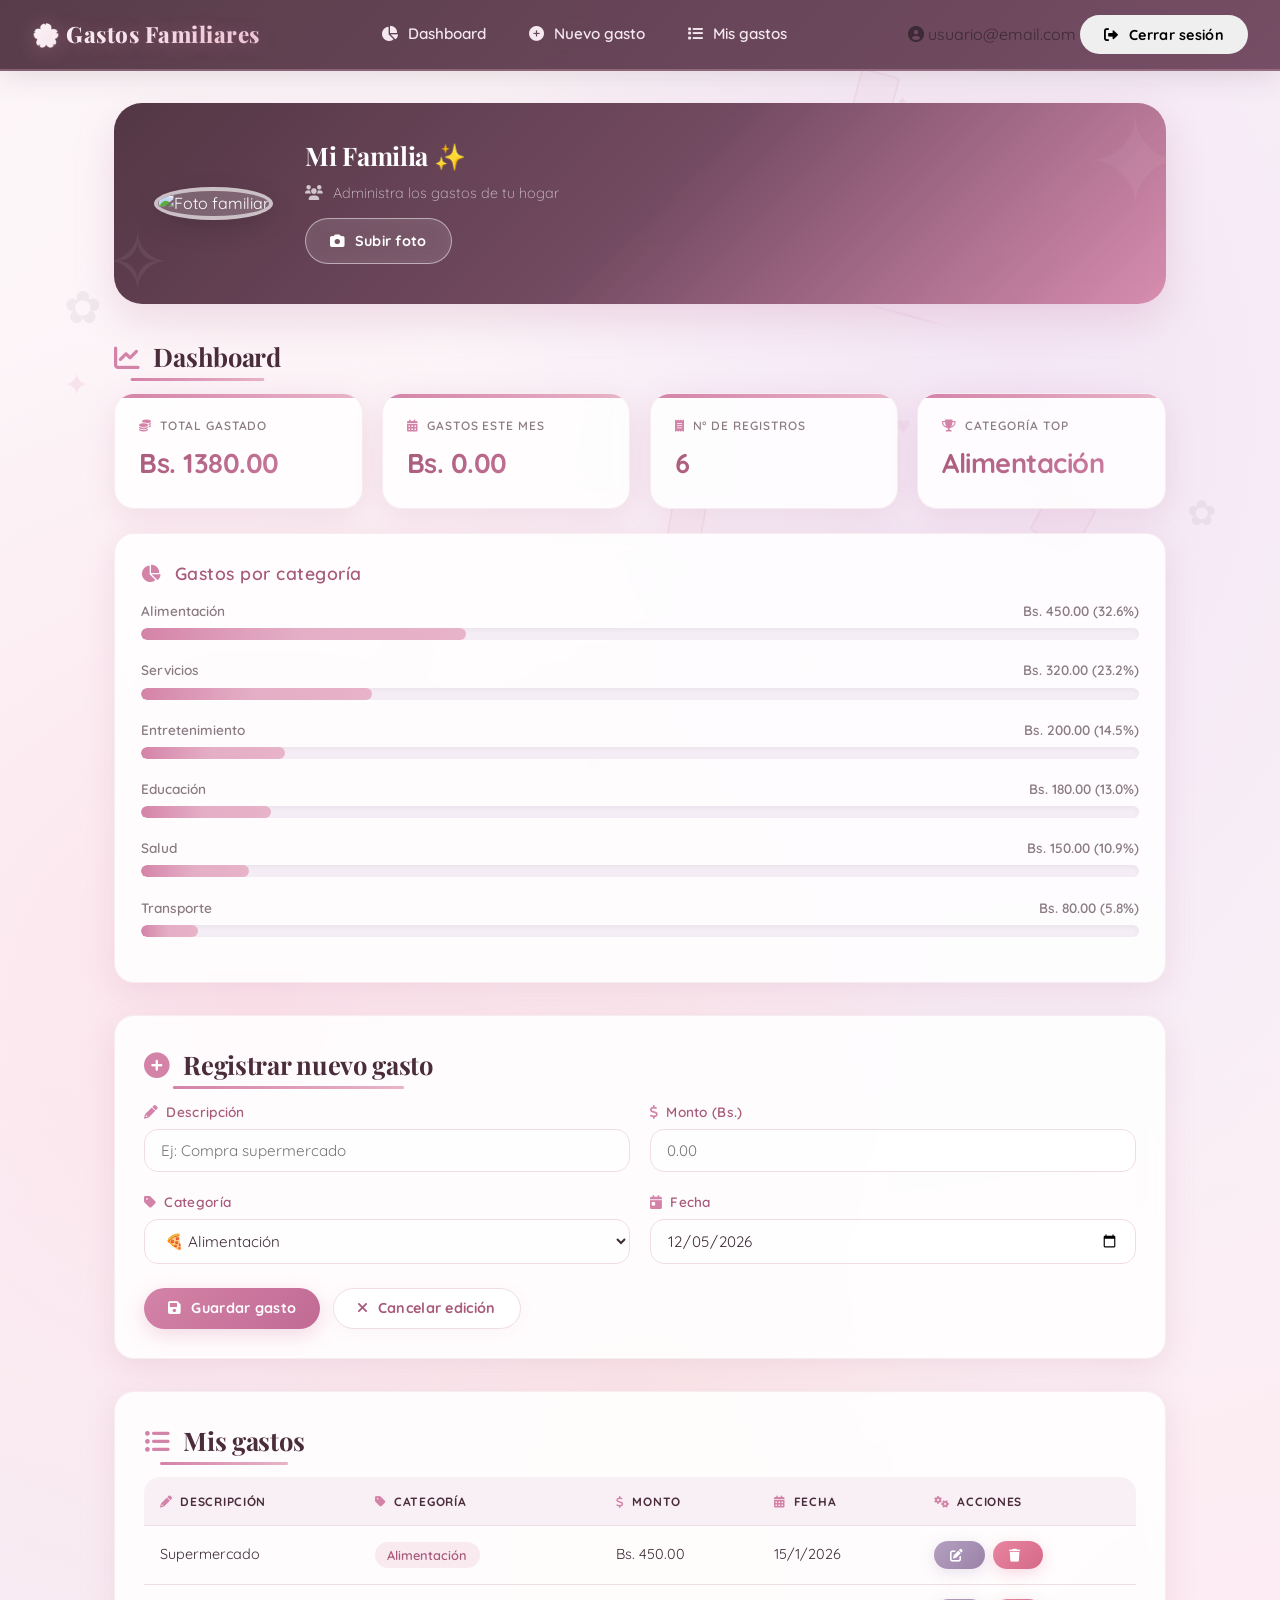
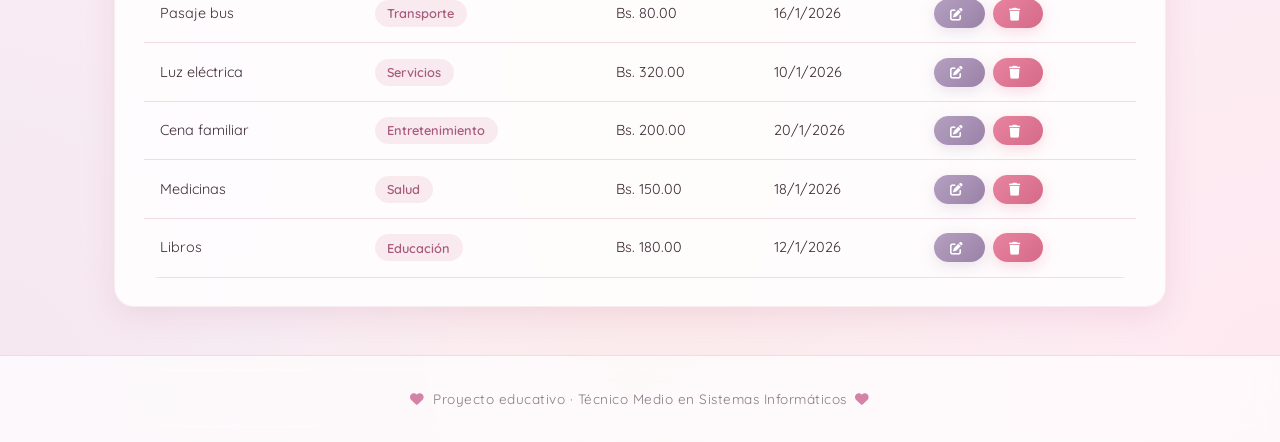
==== commit 3bb87c8e: "Update index.html" ====
--- a/index.html
+++ b/index.html
@@ -70,21 +70,37 @@
     <span class="flower">✿</span>
   </div>
 
-  <!-- HEADER -->
+  <!-- ====== HEADER CON BOTÓN DE CERRAR SESIÓN ====== -->
   <header class="header">
     <div class="header__left">
       <span class="header__logo">🌸 Gastos Familiares</span>
     </div>
+    
     <button class="hamburger" id="hamburgerBtn" aria-label="Abrir menú">
       <span></span>
       <span></span>
       <span></span>
     </button>
+    
     <nav class="nav" id="navMenu">
       <a href="#dashboard" class="nav__link"><i class="fas fa-chart-pie"></i> Dashboard</a>
       <a href="#nuevo-gasto" class="nav__link"><i class="fas fa-plus-circle"></i> Nuevo gasto</a>
       <a href="#lista-gastos" class="nav__link"><i class="fas fa-list"></i> Mis gastos</a>
     </nav>
+
+    <!-- ====== BOTÓN DE CERRAR SESIÓN ====== -->
+    <div class="header__right">
+      <div class="user-info">
+        <span class="user-email" id="userEmail">
+          <i class="fas fa-user-circle"></i> usuario@email.com
+        </span>
+        <button class="btn btn--logout" id="btnLogout">
+          <i class="fas fa-sign-out-alt"></i> 
+          <span>Cerrar sesión</span>
+        </button>
+      </div>
+    </div>
+    <!-- ====== FIN BOTÓN CERRAR SESIÓN ====== -->
   </header>
 
   <main class="main">
@@ -245,7 +261,9 @@
   <script src="js/app.js"></script>
   
   <script>
-    // ====== MENÚ HAMBURGUESA ======
+    // =========================================================
+    // MENÚ HAMBURGUESA
+    // =========================================================
     const hamburgerBtn = document.getElementById('hamburgerBtn');
     const navMenu = document.getElementById('navMenu');
 
@@ -254,7 +272,6 @@
       navMenu.classList.toggle('active');
     });
 
-    // Cerrar menú al hacer clic en un enlace
     document.querySelectorAll('.nav__link').forEach(link => {
       link.addEventListener('click', () => {
         hamburgerBtn.classList.remove('active');
@@ -262,7 +279,9 @@
       });
     });
 
-    // ====== SUBIR FOTO ======
+    // =========================================================
+    // SUBIR FOTO
+    // =========================================================
     const inputFoto = document.getElementById('inputFoto');
     const fotoFamiliar = document.getElementById('fotoFamiliar');
 
@@ -277,15 +296,18 @@
       }
     });
 
-    // ====== FECHA POR DEFECTO ======
+    // =========================================================
+    // FECHA POR DEFECTO
+    // =========================================================
     document.getElementById('fecha').valueAsDate = new Date();
 
-    // ====== FUNCIÓN PARA FORMATEAR MONTO ======
+    // =========================================================
+    // FUNCIONES DE UTILIDAD
+    // =========================================================
     function formatMoney(amount) {
       return 'Bs. ' + Number(amount).toFixed(2);
     }
 
-    // ====== FUNCIÓN PARA CREAR FILA DE TABLA ======
     function createTableRow(gasto) {
       const tr = document.createElement('tr');
       
@@ -309,13 +331,13 @@
       return tr;
     }
 
-    // ====== FUNCIÓN PARA ACTUALIZAR DASHBOARD ======
+    // =========================================================
+    // DASHBOARD
+    // =========================================================
     function updateDashboard(gastos) {
-      // Total general
       const total = gastos.reduce((sum, g) => sum + g.monto, 0);
       document.getElementById('statTotal').textContent = formatMoney(total);
       
-      // Total del mes
       const now = new Date();
       const mesActual = now.getMonth();
       const añoActual = now.getFullYear();
@@ -328,10 +350,8 @@
       const totalMes = gastosMes.reduce((sum, g) => sum + g.monto, 0);
       document.getElementById('statMes').textContent = formatMoney(totalMes);
       
-      // Cantidad de registros
       document.getElementById('statCantidad').textContent = gastos.length;
       
-      // Categoría top
       if (gastos.length === 0) {
         document.getElementById('statCategoriaTop').textContent = '-';
         return;
@@ -352,11 +372,9 @@
       }
       document.getElementById('statCategoriaTop').textContent = topCategoria;
       
-      // Actualizar barras de categorías
       updateCategorias(categorias);
     }
 
-    // ====== FUNCIÓN PARA ACTUALIZAR BARRAS ======
     function updateCategorias(categorias) {
       const container = document.getElementById('categoriasContainer');
       container.innerHTML = '';
@@ -368,7 +386,6 @@
         return;
       }
       
-      // Ordenar de mayor a menor
       const sorted = Object.entries(categorias).sort((a, b) => b[1] - a[1]);
       
       sorted.forEach(([categoria, monto]) => {
@@ -389,7 +406,9 @@
       });
     }
 
-    // ====== DATOS DE EJEMPLO ======
+    // =========================================================
+    // DATOS DE EJEMPLO
+    // =========================================================
     const datosEjemplo = [
       { id: 1, descripcion: 'Supermercado', categoria: 'Alimentación', monto: 450.00, fecha: '2026-01-15' },
       { id: 2, descripcion: 'Pasaje bus', categoria: 'Transporte', monto: 80.00, fecha: '2026-01-16' },
@@ -399,14 +418,15 @@
       { id: 6, descripcion: 'Libros', categoria: 'Educación', monto: 180.00, fecha: '2026-01-12' },
     ];
     
-    // Cargar datos de ejemplo
     const tbody = document.getElementById('tablaGastosBody');
     datosEjemplo.forEach(gasto => {
       tbody.appendChild(createTableRow(gasto));
     });
     updateDashboard(datosEjemplo);
     
-    // ====== EVENTOS PARA BOTONES DE EJEMPLO ======
+    // =========================================================
+    // EVENTOS DE EJEMPLO
+    // =========================================================
     document.querySelectorAll('.eliminar-gasto').forEach(btn => {
       btn.addEventListener('click', function() {
         if (confirm('¿Seguro que quieres eliminar este gasto?')) {
@@ -430,7 +450,6 @@
         document.getElementById('monto').value = monto;
         document.getElementById('categoria').value = categoria;
         
-        // Convertir fecha de formato español a YYYY-MM-DD
         const partes = fecha.split('/');
         const fechaFormateada = `${partes[2]}-${partes[1].padStart(2,'0')}-${partes[0].padStart(2,'0')}`;
         document.getElementById('fecha').value = fechaFormateada;
@@ -438,7 +457,6 @@
         document.getElementById('btnGuardar').textContent = 'Actualizar gasto';
         document.getElementById('btnCancelar').hidden = false;
         
-        // Scroll al formulario
         document.getElementById('nuevo-gasto').scrollIntoView({ behavior: 'smooth' });
       });
     });
@@ -451,7 +469,9 @@
       document.getElementById('fecha').valueAsDate = new Date();
     });
     
-    // ====== FORMULARIO ======
+    // =========================================================
+    // FORMULARIO
+    // =========================================================
     document.getElementById('formGasto').addEventListener('submit', function(e) {
       e.preventDefault();
       
@@ -478,6 +498,76 @@
         document.getElementById('fecha').valueAsDate = new Date();
       }
     });
+
+    // =========================================================
+    // CERRAR SESIÓN CON SUPABASE
+    // =========================================================
+    const btnLogout = document.getElementById('btnLogout');
+    const userEmail = document.getElementById('userEmail');
+
+    // Mostrar usuario logueado
+    async function mostrarUsuario() {
+      try {
+        const { data: { session } } = await supabase.auth.getSession();
+        
+        if (session) {
+          userEmail.innerHTML = `<i class="fas fa-user-circle"></i> ${session.user.email}`;
+        } else {
+          window.location.href = 'login.html';
+        }
+      } catch (error) {
+        console.error('Error al obtener sesión:', error);
+      }
+    }
+
+    // Cerrar sesión
+    async function cerrarSesion() {
+      if (!confirm('¿Seguro que quieres cerrar sesión?')) {
+        return;
+      }
+
+      try {
+        btnLogout.innerHTML = '<i class="fas fa-spinner fa-spin"></i> Cerrando...';
+        btnLogout.disabled = true;
+
+        const { error } = await supabase.auth.signOut();
+        
+        if (error) {
+          console.error('Error al cerrar sesión:', error);
+          alert('Error: ' + error.message);
+          btnLogout.innerHTML = '<i class="fas fa-sign-out-alt"></i> <span>Cerrar sesión</span>';
+          btnLogout.disabled = false;
+          return;
+        }
+        
+        window.location.href = 'login.html';
+        
+      } catch (error) {
+        console.error('Error:', error);
+        alert('Error al cerrar sesión');
+        btnLogout.innerHTML = '<i class="fas fa-sign-out-alt"></i> <span>Cerrar sesión</span>';
+        btnLogout.disabled = false;
+      }
+    }
+
+    // Escuchar cambios en autenticación
+    supabase.auth.onAuthStateChange((event, session) => {
+      if (event === 'SIGNED_IN' && session) {
+        userEmail.innerHTML = `<i class="fas fa-user-circle"></i> ${session.user.email}`;
+      }
+      
+      if (event === 'SIGNED_OUT') {
+        window.location.href = 'login.html';
+      }
+    });
+
+    // Asignar evento al botón
+    if (btnLogout) {
+      btnLogout.addEventListener('click', cerrarSesion);
+    }
+
+    // Inicializar
+    document.addEventListener('DOMContentLoaded', mostrarUsuario);
   </script>
 </body>
 </html>
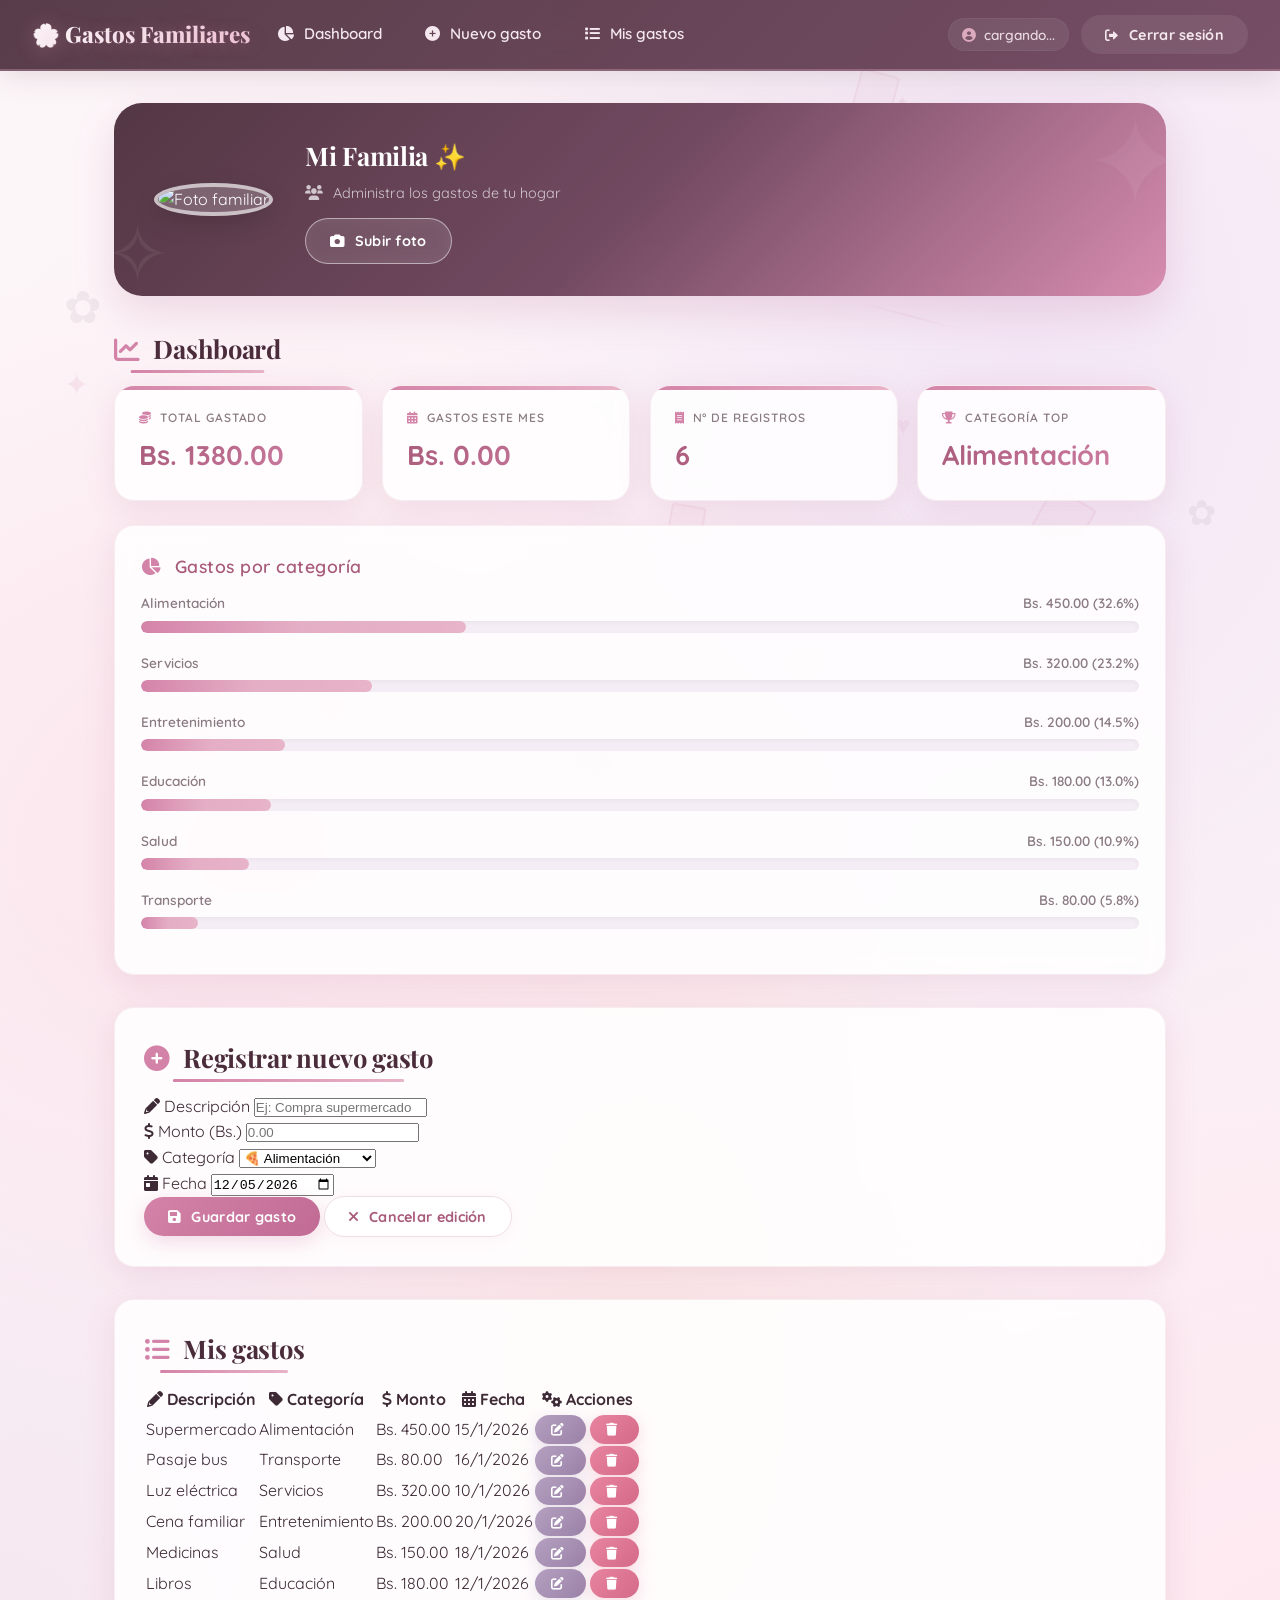
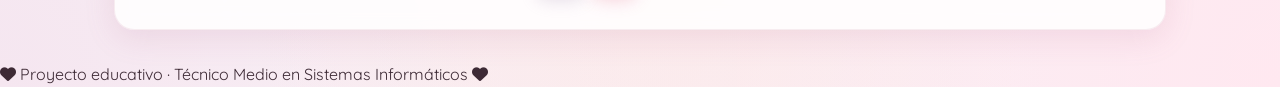
==== commit c74741c3: "Update index.html" ====
--- a/index.html
+++ b/index.html
@@ -90,9 +90,9 @@
 
     <!-- ====== BOTÓN DE CERRAR SESIÓN ====== -->
     <div class="header__right">
-      <div class="user-info">
+      <div class="user-info" id="userInfo">
         <span class="user-email" id="userEmail">
-          <i class="fas fa-user-circle"></i> usuario@email.com
+          <i class="fas fa-user-circle"></i> cargando...
         </span>
         <button class="btn btn--logout" id="btnLogout">
           <i class="fas fa-sign-out-alt"></i> 
@@ -256,11 +256,45 @@
     </p>
   </footer>
 
+  <!-- ====== SCRIPTS ====== -->
   <script src="https://cdn.jsdelivr.net/npm/@supabase/supabase-js@2"></script>
   <script src="js/supabaseClient.js"></script>
-  <script src="js/app.js"></script>
   
   <script>
+    // =========================================================
+    // VERIFICAR SESIÓN - REDIRIGIR AL LOGIN SI NO ESTÁ LOGUEADO
+    // =========================================================
+    
+    async function verificarSesion() {
+      try {
+        const { data: { session }, error } = await supabase.auth.getSession();
+        
+        if (error) {
+          console.error('Error al verificar sesión:', error);
+          window.location.href = 'login.html';
+          return;
+        }
+        
+        if (!session) {
+          // No hay sesión - redirigir al login
+          console.log('⚠️ Usuario no logueado, redirigiendo a login...');
+          window.location.href = 'login.html';
+          return;
+        }
+        
+        // ✅ Usuario logueado - mostrar su email
+        console.log('✅ Usuario logueado:', session.user.email);
+        document.getElementById('userEmail').innerHTML = 
+          `<i class="fas fa-user-circle"></i> ${session.user.email}`;
+        
+        return session;
+        
+      } catch (error) {
+        console.error('Error:', error);
+        window.location.href = 'login.html';
+      }
+    }
+
     // =========================================================
     // MENÚ HAMBURGUESA
     // =========================================================
@@ -505,21 +539,6 @@
     const btnLogout = document.getElementById('btnLogout');
     const userEmail = document.getElementById('userEmail');
 
-    // Mostrar usuario logueado
-    async function mostrarUsuario() {
-      try {
-        const { data: { session } } = await supabase.auth.getSession();
-        
-        if (session) {
-          userEmail.innerHTML = `<i class="fas fa-user-circle"></i> ${session.user.email}`;
-        } else {
-          window.location.href = 'login.html';
-        }
-      } catch (error) {
-        console.error('Error al obtener sesión:', error);
-      }
-    }
-
     // Cerrar sesión
     async function cerrarSesion() {
       if (!confirm('¿Seguro que quieres cerrar sesión?')) {
@@ -566,8 +585,13 @@
       btnLogout.addEventListener('click', cerrarSesion);
     }
 
-    // Inicializar
-    document.addEventListener('DOMContentLoaded', mostrarUsuario);
+    // =========================================================
+    // INICIALIZAR - VERIFICAR SESIÓN
+    // =========================================================
+    document.addEventListener('DOMContentLoaded', async () => {
+      // Verificar sesión - esto redirige al login si no hay sesión
+      await verificarSesion();
+    });
   </script>
 </body>
 </html>
--- a/style.css
+++ b/style.css
@@ -1,49 +1,35 @@
 /* =========================================================
    SERVITEC - ESTILO FEMENINO & PROFESIONAL 
-   (CON DECORACIONES: ESTRELLAS, CUADRITOS, PUNTOS Y MÁS)
    ========================================================= */
 
 /* ================= VARIABLES ================= */
-
 :root {
   --color-bg: #fdf6f9;
   --color-surface: #ffffff;
-
   --color-primary: #d483a8;
   --color-primary-dark: #a85a7a;
   --color-secondary: #e8b4c8;
   --color-accent: #f0c8d8;
-
   --color-header: #4a2c3a;
   --color-header-light: #6a4058;
-
   --color-text: #3d2a35;
   --color-text-light: #8a7a82;
-
   --color-border: #f0dce4;
-
   --color-danger: #e884a0;
   --color-success: #b5a0c0;
-
   --radius: 20px;
-
   --shadow: 0 8px 30px rgba(180, 100, 140, 0.15);
-
   --transition: 0.4s cubic-bezier(0.25, 0.46, 0.45, 0.94);
 }
 
-
 /* ================= RESET ================= */
-
 * {
   box-sizing: border-box;
   margin: 0;
   padding: 0;
 }
 
-
-/* ================= BODY CON FONDO MEJORADO ================= */
-
+/* ================= BODY ================= */
 body {
   font-family: "Quicksand", "Segoe UI", Roboto, "Helvetica Neue", sans-serif;
   color: var(--color-text);
@@ -51,8 +37,6 @@
   min-height: 100vh;
   position: relative;
   overflow-x: hidden;
-  
-  /* Fondo principal con degradado */
   background: 
     radial-gradient(ellipse at 20% 50%, #fce4ec 0%, transparent 50%),
     radial-gradient(ellipse at 80% 20%, #f3e5f5 0%, transparent 40%),
@@ -64,21 +48,16 @@
   animation: gradientFloat 25s ease infinite;
 }
 
-/* Animación del fondo */
 @keyframes gradientFloat {
-  0% { background-position: 0% 0%, 0% 0%, 0% 0%, 0% 0%, 0% 0%, 0% 50%; }
+  0%, 100% { background-position: 0% 0%, 0% 0%, 0% 0%, 0% 0%, 0% 0%, 0% 50%; }
   25% { background-position: 30% 20%, 70% 80%, 40% 60%, 10% 90%, 90% 10%, 100% 50%; }
   50% { background-position: 60% 40%, 20% 60%, 80% 30%, 50% 20%, 30% 80%, 50% 50%; }
   75% { background-position: 80% 70%, 40% 30%, 30% 80%, 80% 60%, 60% 40%, 0% 50%; }
-  100% { background-position: 0% 0%, 0% 0%, 0% 0%, 0% 0%, 0% 0%, 0% 50%; }
-}
-
+}
 
 /* =========================================================
    DECORACIONES DEL FONDO
    ========================================================= */
-
-/* Contenedor de decoraciones */
 .decorations {
   position: fixed;
   top: 0;
@@ -90,14 +69,12 @@
   overflow: hidden;
 }
 
-/* ========== ESTRELLAS ========== */
 .star {
   position: absolute;
   color: rgba(212, 131, 168, 0.15);
   font-size: 20px;
   animation: starFloat 15s ease-in-out infinite;
 }
-
 .star:nth-child(1) { top: 5%; left: 10%; animation-delay: 0s; font-size: 25px; }
 .star:nth-child(2) { top: 15%; right: 20%; animation-delay: -3s; font-size: 18px; }
 .star:nth-child(3) { top: 40%; left: 5%; animation-delay: -6s; font-size: 30px; }
@@ -110,25 +87,12 @@
 .star:nth-child(10) { top: 50%; left: 80%; animation-delay: -8s; font-size: 26px; }
 
 @keyframes starFloat {
-  0%, 100% {
-    transform: translate(0, 0) rotate(0deg) scale(1);
-    opacity: 0.15;
-  }
-  25% {
-    transform: translate(20px, -30px) rotate(45deg) scale(1.2);
-    opacity: 0.25;
-  }
-  50% {
-    transform: translate(-15px, 20px) rotate(90deg) scale(0.8);
-    opacity: 0.1;
-  }
-  75% {
-    transform: translate(25px, 15px) rotate(135deg) scale(1.1);
-    opacity: 0.2;
-  }
-}
-
-/* ========== CUADRITOS ========== */
+  0%, 100% { transform: translate(0, 0) rotate(0deg) scale(1); opacity: 0.15; }
+  25% { transform: translate(20px, -30px) rotate(45deg) scale(1.2); opacity: 0.25; }
+  50% { transform: translate(-15px, 20px) rotate(90deg) scale(0.8); opacity: 0.1; }
+  75% { transform: translate(25px, 15px) rotate(135deg) scale(1.1); opacity: 0.2; }
+}
+
 .square {
   position: absolute;
   border: 2px solid rgba(212, 131, 168, 0.1);
@@ -136,214 +100,56 @@
   border-radius: 4px;
   animation: squareFloat 18s ease-in-out infinite;
 }
-
-.square:nth-child(11) {
-  width: 40px;
-  height: 40px;
-  top: 8%;
-  right: 30%;
-  animation-delay: 0s;
-  transform: rotate(15deg);
-}
-
-.square:nth-child(12) {
-  width: 25px;
-  height: 25px;
-  bottom: 20%;
-  left: 25%;
-  animation-delay: -4s;
-  transform: rotate(45deg);
-}
-
-.square:nth-child(13) {
-  width: 50px;
-  height: 50px;
-  top: 55%;
-  right: 15%;
-  animation-delay: -8s;
-  transform: rotate(30deg);
-}
-
-.square:nth-child(14) {
-  width: 30px;
-  height: 30px;
-  top: 20%;
-  left: 60%;
-  animation-delay: -12s;
-  transform: rotate(60deg);
-}
-
-.square:nth-child(15) {
-  width: 35px;
-  height: 35px;
-  bottom: 40%;
-  right: 45%;
-  animation-delay: -6s;
-  transform: rotate(10deg);
-}
+.square:nth-child(11) { width: 40px; height: 40px; top: 8%; right: 30%; animation-delay: 0s; transform: rotate(15deg); }
+.square:nth-child(12) { width: 25px; height: 25px; bottom: 20%; left: 25%; animation-delay: -4s; transform: rotate(45deg); }
+.square:nth-child(13) { width: 50px; height: 50px; top: 55%; right: 15%; animation-delay: -8s; transform: rotate(30deg); }
+.square:nth-child(14) { width: 30px; height: 30px; top: 20%; left: 60%; animation-delay: -12s; transform: rotate(60deg); }
+.square:nth-child(15) { width: 35px; height: 35px; bottom: 40%; right: 45%; animation-delay: -6s; transform: rotate(10deg); }
 
 @keyframes squareFloat {
-  0%, 100% {
-    transform: translate(0, 0) rotate(0deg);
-    opacity: 0.3;
-  }
-  25% {
-    transform: translate(-25px, -20px) rotate(20deg);
-    opacity: 0.6;
-  }
-  50% {
-    transform: translate(20px, 25px) rotate(-15deg);
-    opacity: 0.2;
-  }
-  75% {
-    transform: translate(-15px, 30px) rotate(10deg);
-    opacity: 0.5;
-  }
-}
-
-/* ========== PUNTOS / CÍRCULOS PEQUEÑOS ========== */
+  0%, 100% { transform: translate(0, 0) rotate(0deg); opacity: 0.3; }
+  25% { transform: translate(-25px, -20px) rotate(20deg); opacity: 0.6; }
+  50% { transform: translate(20px, 25px) rotate(-15deg); opacity: 0.2; }
+  75% { transform: translate(-15px, 30px) rotate(10deg); opacity: 0.5; }
+}
+
 .dot {
   position: absolute;
   border-radius: 50%;
   background: rgba(212, 131, 168, 0.12);
   animation: dotFloat 12s ease-in-out infinite;
 }
-
-.dot:nth-child(16) {
-  width: 8px;
-  height: 8px;
-  top: 12%;
-  left: 35%;
-  animation-delay: 0s;
-}
-
-.dot:nth-child(17) {
-  width: 12px;
-  height: 12px;
-  bottom: 15%;
-  right: 55%;
-  animation-delay: -3s;
-}
-
-.dot:nth-child(18) {
-  width: 6px;
-  height: 6px;
-  top: 45%;
-  left: 15%;
-  animation-delay: -6s;
-}
-
-.dot:nth-child(19) {
-  width: 10px;
-  height: 10px;
-  top: 30%;
-  right: 40%;
-  animation-delay: -9s;
-}
-
-.dot:nth-child(20) {
-  width: 8px;
-  height: 8px;
-  bottom: 35%;
-  left: 50%;
-  animation-delay: -5s;
-}
-
-.dot:nth-child(21) {
-  width: 14px;
-  height: 14px;
-  top: 75%;
-  right: 30%;
-  animation-delay: -7s;
-}
-
-.dot:nth-child(22) {
-  width: 6px;
-  height: 6px;
-  top: 5%;
-  right: 60%;
-  animation-delay: -2s;
-}
-
-.dot:nth-child(23) {
-  width: 10px;
-  height: 10px;
-  bottom: 10%;
-  left: 70%;
-  animation-delay: -11s;
-}
+.dot:nth-child(16) { width: 8px; height: 8px; top: 12%; left: 35%; animation-delay: 0s; }
+.dot:nth-child(17) { width: 12px; height: 12px; bottom: 15%; right: 55%; animation-delay: -3s; }
+.dot:nth-child(18) { width: 6px; height: 6px; top: 45%; left: 15%; animation-delay: -6s; }
+.dot:nth-child(19) { width: 10px; height: 10px; top: 30%; right: 40%; animation-delay: -9s; }
+.dot:nth-child(20) { width: 8px; height: 8px; bottom: 35%; left: 50%; animation-delay: -5s; }
+.dot:nth-child(21) { width: 14px; height: 14px; top: 75%; right: 30%; animation-delay: -7s; }
+.dot:nth-child(22) { width: 6px; height: 6px; top: 5%; right: 60%; animation-delay: -2s; }
+.dot:nth-child(23) { width: 10px; height: 10px; bottom: 10%; left: 70%; animation-delay: -11s; }
 
 @keyframes dotFloat {
-  0%, 100% {
-    transform: translate(0, 0) scale(1);
-    opacity: 0.12;
-  }
-  50% {
-    transform: translate(15px, -20px) scale(1.5);
-    opacity: 0.25;
-  }
-}
-
-/* ========== LÍNEAS DECORATIVAS ========== */
+  0%, 100% { transform: translate(0, 0) scale(1); opacity: 0.12; }
+  50% { transform: translate(15px, -20px) scale(1.5); opacity: 0.25; }
+}
+
 .line {
   position: absolute;
   height: 1.5px;
   background: linear-gradient(90deg, transparent, rgba(212, 131, 168, 0.1), transparent);
   animation: lineFloat 20s ease-in-out infinite;
 }
-
-.line:nth-child(24) {
-  width: 120px;
-  top: 18%;
-  left: 20%;
-  transform: rotate(-8deg);
-  animation-delay: 0s;
-}
-
-.line:nth-child(25) {
-  width: 80px;
-  bottom: 30%;
-  right: 20%;
-  transform: rotate(12deg);
-  animation-delay: -5s;
-}
-
-.line:nth-child(26) {
-  width: 150px;
-  top: 65%;
-  left: 10%;
-  transform: rotate(-5deg);
-  animation-delay: -10s;
-}
-
-.line:nth-child(27) {
-  width: 100px;
-  top: 35%;
-  right: 25%;
-  transform: rotate(15deg);
-  animation-delay: -15s;
-}
-
-.line:nth-child(28) {
-  width: 60px;
-  bottom: 50%;
-  left: 40%;
-  transform: rotate(-10deg);
-  animation-delay: -7s;
-}
+.line:nth-child(24) { width: 120px; top: 18%; left: 20%; transform: rotate(-8deg); animation-delay: 0s; }
+.line:nth-child(25) { width: 80px; bottom: 30%; right: 20%; transform: rotate(12deg); animation-delay: -5s; }
+.line:nth-child(26) { width: 150px; top: 65%; left: 10%; transform: rotate(-5deg); animation-delay: -10s; }
+.line:nth-child(27) { width: 100px; top: 35%; right: 25%; transform: rotate(15deg); animation-delay: -15s; }
+.line:nth-child(28) { width: 60px; bottom: 50%; left: 40%; transform: rotate(-10deg); animation-delay: -7s; }
 
 @keyframes lineFloat {
-  0%, 100% {
-    transform: translate(0, 0) scaleX(1);
-    opacity: 0.3;
-  }
-  50% {
-    transform: translate(30px, -20px) scaleX(1.3);
-    opacity: 0.6;
-  }
-}
-
-/* ========== TRIÁNGULOS ========== */
+  0%, 100% { transform: translate(0, 0) scaleX(1); opacity: 0.3; }
+  50% { transform: translate(30px, -20px) scaleX(1.3); opacity: 0.6; }
+}
+
 .triangle {
   position: absolute;
   width: 0;
@@ -353,196 +159,79 @@
   border-bottom: 35px solid rgba(212, 131, 168, 0.06);
   animation: triangleFloat 16s ease-in-out infinite;
 }
-
-.triangle:nth-child(29) {
-  top: 22%;
-  left: 50%;
-  transform: rotate(0deg);
-  animation-delay: 0s;
-}
-
-.triangle:nth-child(30) {
-  bottom: 25%;
-  right: 35%;
-  transform: rotate(45deg);
-  animation-delay: -6s;
-}
-
-.triangle:nth-child(31) {
-  top: 70%;
-  left: 30%;
-  transform: rotate(-30deg);
-  animation-delay: -12s;
-}
+.triangle:nth-child(29) { top: 22%; left: 50%; transform: rotate(0deg); animation-delay: 0s; }
+.triangle:nth-child(30) { bottom: 25%; right: 35%; transform: rotate(45deg); animation-delay: -6s; }
+.triangle:nth-child(31) { top: 70%; left: 30%; transform: rotate(-30deg); animation-delay: -12s; }
 
 @keyframes triangleFloat {
-  0%, 100% {
-    transform: translate(0, 0) rotate(0deg);
-    opacity: 0.06;
-  }
-  50% {
-    transform: translate(20px, -30px) rotate(20deg);
-    opacity: 0.12;
-  }
-}
-
-/* ========== CORAZONES ========== */
+  0%, 100% { transform: translate(0, 0) rotate(0deg); opacity: 0.06; }
+  50% { transform: translate(20px, -30px) rotate(20deg); opacity: 0.12; }
+}
+
 .heart {
   position: absolute;
   color: rgba(212, 131, 168, 0.08);
   font-size: 30px;
   animation: heartFloat 22s ease-in-out infinite;
 }
-
-.heart:nth-child(32) {
-  top: 45%;
-  left: 70%;
-  animation-delay: 0s;
-  font-size: 25px;
-}
-
-.heart:nth-child(33) {
-  bottom: 15%;
-  left: 15%;
-  animation-delay: -8s;
-  font-size: 35px;
-}
-
-.heart:nth-child(34) {
-  top: 10%;
-  right: 45%;
-  animation-delay: -14s;
-  font-size: 20px;
-}
+.heart:nth-child(32) { top: 45%; left: 70%; animation-delay: 0s; font-size: 25px; }
+.heart:nth-child(33) { bottom: 15%; left: 15%; animation-delay: -8s; font-size: 35px; }
+.heart:nth-child(34) { top: 10%; right: 45%; animation-delay: -14s; font-size: 20px; }
 
 @keyframes heartFloat {
-  0%, 100% {
-    transform: translate(0, 0) scale(1) rotate(0deg);
-    opacity: 0.08;
-  }
-  33% {
-    transform: translate(-20px, -40px) scale(1.2) rotate(5deg);
-    opacity: 0.15;
-  }
-  66% {
-    transform: translate(25px, 20px) scale(0.8) rotate(-5deg);
-    opacity: 0.05;
-  }
-}
-
-/* ========== FLORES ========== */
+  0%, 100% { transform: translate(0, 0) scale(1) rotate(0deg); opacity: 0.08; }
+  33% { transform: translate(-20px, -40px) scale(1.2) rotate(5deg); opacity: 0.15; }
+  66% { transform: translate(25px, 20px) scale(0.8) rotate(-5deg); opacity: 0.05; }
+}
+
 .flower {
   position: absolute;
   font-size: 45px;
   opacity: 0.06;
   animation: flowerFloat 25s ease-in-out infinite;
 }
-
-.flower:nth-child(35) {
-  top: 30%;
-  left: 5%;
-  animation-delay: 0s;
-}
-
-.flower:nth-child(36) {
-  bottom: 40%;
-  right: 5%;
-  animation-delay: -10s;
-  font-size: 35px;
-}
-
-.flower:nth-child(37) {
-  top: 80%;
-  left: 45%;
-  animation-delay: -18s;
-  font-size: 50px;
-}
+.flower:nth-child(35) { top: 30%; left: 5%; animation-delay: 0s; }
+.flower:nth-child(36) { bottom: 40%; right: 5%; animation-delay: -10s; font-size: 35px; }
+.flower:nth-child(37) { top: 80%; left: 45%; animation-delay: -18s; font-size: 50px; }
 
 @keyframes flowerFloat {
-  0%, 100% {
-    transform: translate(0, 0) rotate(0deg) scale(1);
-    opacity: 0.06;
-  }
-  50% {
-    transform: translate(30px, -40px) rotate(15deg) scale(1.2);
-    opacity: 0.12;
-  }
-}
-
+  0%, 100% { transform: translate(0, 0) rotate(0deg) scale(1); opacity: 0.06; }
+  50% { transform: translate(30px, -40px) rotate(15deg) scale(1.2); opacity: 0.12; }
+}
 
 /* =========================================================
-   TITULOS
+   HEADER CON BOTÓN DE CERRAR SESIÓN
    ========================================================= */
-
-.section-title {
-  font-size: 1.6rem;
-  margin-bottom: 1rem;
-  color: var(--color-header);
-  font-weight: 700;
-  letter-spacing: -0.3px;
-  position: relative;
-  display: inline-block;
-  font-family: "Playfair Display", serif;
-}
-
-.section-title::after {
-  content: "";
-  position: absolute;
-  bottom: -4px;
-  left: 0;
-  width: 100%;
-  height: 3px;
-  background: linear-gradient(90deg, var(--color-primary), var(--color-secondary));
-  border-radius: 10px;
-  transform: scaleX(0.8);
-  transition: transform var(--transition);
-}
-
-.section-title:hover::after {
-  transform: scaleX(1);
-}
-
-.section-subtitle {
-  font-size: 1.1rem;
-  margin-bottom: 0.8rem;
-  color: var(--color-primary-dark);
-  font-weight: 600;
-  letter-spacing: 0.5px;
-}
-
-
-/* =========================================================
-   HEADER
-   ========================================================= */
-
 .header {
   display: flex;
   align-items: center;
   justify-content: space-between;
-  background:
-    linear-gradient(
-      135deg,
-      rgba(74, 44, 58, 0.92),
-      rgba(106, 64, 88, 0.92)
-    );
+  background: linear-gradient(135deg, rgba(74, 44, 58, 0.92), rgba(106, 64, 88, 0.92));
   backdrop-filter: blur(20px);
   padding: 0.9rem 2rem;
-  box-shadow:
-    0 4px 30px rgba(74, 44, 58, 0.15);
+  box-shadow: 0 4px 30px rgba(74, 44, 58, 0.15);
   position: sticky;
   top: 0;
   z-index: 100;
   border-bottom: 2px solid rgba(232, 180, 200, 0.3);
-}
-
-
-/* ================= LOGO ================= */
+  gap: 0.5rem;
+  flex-wrap: wrap;
+}
+
+.header__left {
+  flex-shrink: 0;
+}
+
+.header__right {
+  display: flex;
+  align-items: center;
+  gap: 0.8rem;
+  margin-left: auto;
+}
 
 .header__logo {
   font-size: 1.4rem;
   font-weight: 800;
-  color: #ffffff;
-  letter-spacing: 0.5px;
   font-family: "Playfair Display", serif;
   background: linear-gradient(90deg, #fff, #f0c8d8);
   -webkit-background-clip: text;
@@ -551,14 +240,11 @@
   text-shadow: 0 2px 20px rgba(212, 131, 168, 0.3);
   transition: transform var(--transition);
 }
-
 .header__logo:hover {
   transform: scale(1.03);
 }
 
-
 /* ================= NAVEGACIÓN ================= */
-
 .nav {
   display: flex;
   gap: 0.3rem;
@@ -570,19 +256,13 @@
   font-weight: 600;
   padding: 0.5rem 1.2rem;
   border-radius: 30px;
-  transition:
-    background var(--transition),
-    color var(--transition),
-    transform var(--transition),
-    box-shadow var(--transition);
+  transition: all var(--transition);
   position: relative;
   font-size: 0.95rem;
 }
-
 .nav__link i {
   margin-right: 6px;
 }
-
 .nav__link::before {
   content: "";
   position: absolute;
@@ -595,11 +275,9 @@
   transform: translateX(-50%);
   border-radius: 10px;
 }
-
 .nav__link:hover::before {
   width: 60%;
 }
-
 .nav__link:hover {
   background: rgba(255, 255, 255, 0.1);
   color: #ffffff;
@@ -607,11 +285,7 @@
   box-shadow: 0 4px 15px rgba(212, 131, 168, 0.2);
 }
 
-
-/* =========================================================
-   HAMBURGUESA
-   ========================================================= */
-
+/* ================= HAMBURGUESA ================= */
 .hamburger {
   display: none;
   flex-direction: column;
@@ -624,40 +298,160 @@
   padding: 2px;
   transition: transform var(--transition);
 }
-
 .hamburger:hover {
   transform: scale(1.05);
 }
-
 .hamburger span {
   display: block;
   height: 3px;
   width: 100%;
   background: #ffffff;
   border-radius: 5px;
-  transition:
-    transform var(--transition),
-    opacity var(--transition);
-}
-
+  transition: transform var(--transition), opacity var(--transition);
+}
 .hamburger.active span:nth-child(1) {
   transform: translateY(10px) rotate(45deg);
 }
-
 .hamburger.active span:nth-child(2) {
   opacity: 0;
   transform: scaleX(0);
 }
-
 .hamburger.active span:nth-child(3) {
   transform: translateY(-11px) rotate(-45deg);
 }
 
+/* ================= USUARIO Y BOTÓN CERRAR SESIÓN ================= */
+.user-info {
+  display: flex;
+  align-items: center;
+  gap: 0.8rem;
+}
+
+.user-email {
+  color: #f5e8ee;
+  font-size: 0.85rem;
+  font-weight: 600;
+  opacity: 0.9;
+  padding: 0.3rem 0.8rem;
+  background: rgba(255, 255, 255, 0.08);
+  border-radius: 20px;
+  border: 1px solid rgba(255, 255, 255, 0.05);
+  white-space: nowrap;
+}
+.user-email i {
+  margin-right: 4px;
+  color: var(--color-secondary);
+}
+
+.btn--logout {
+  background: rgba(255, 255, 255, 0.08);
+  color: #f5e8ee;
+  border: 1.5px solid rgba(255, 255, 255, 0.15);
+  padding: 0.4rem 1rem;
+  border-radius: 30px;
+  font-weight: 600;
+  font-size: 0.85rem;
+  cursor: pointer;
+  transition: all 0.3s ease;
+  font-family: "Quicksand", sans-serif;
+  display: flex;
+  align-items: center;
+  gap: 6px;
+  white-space: nowrap;
+}
+.btn--logout i {
+  font-size: 0.8rem;
+}
+.btn--logout:hover {
+  background: rgba(232, 132, 160, 0.2);
+  border-color: #e884a0;
+  color: #ffffff;
+  transform: translateY(-2px);
+  box-shadow: 0 4px 15px rgba(232, 132, 160, 0.3);
+}
+.btn--logout:active {
+  transform: scale(0.95);
+}
 
 /* =========================================================
-   MAIN
+   RESPONSIVE
    ========================================================= */
-
+@media (max-width: 768px) {
+  .hamburger {
+    display: flex;
+  }
+  .nav {
+    position: absolute;
+    top: 100%;
+    left: 0;
+    right: 0;
+    background: linear-gradient(180deg, rgba(74, 44, 58, 0.98), rgba(106, 64, 88, 0.98));
+    flex-direction: column;
+    gap: 0;
+    max-height: 0;
+    overflow: hidden;
+    transition: max-height var(--transition);
+    box-shadow: 0 8px 30px rgba(74, 44, 58, 0.2);
+    border-radius: 0 0 20px 20px;
+    backdrop-filter: blur(20px);
+  }
+  .nav.active {
+    max-height: 320px;
+  }
+  .nav__link {
+    padding: 0.9rem 1.8rem;
+    border-bottom: 1px solid rgba(255, 255, 255, 0.08);
+    border-radius: 0;
+  }
+  .nav__link::before {
+    display: none;
+  }
+  .nav__link:hover {
+    background: rgba(255, 255, 255, 0.08);
+    transform: none;
+  }
+  .header {
+    padding: 0.9rem 1rem;
+  }
+  .header__right {
+    order: 3;
+    flex-basis: 100%;
+    justify-content: flex-end;
+    margin-top: 0.5rem;
+  }
+  .user-email {
+    font-size: 0.75rem;
+    padding: 0.2rem 0.6rem;
+  }
+  .btn--logout {
+    font-size: 0.75rem;
+    padding: 0.3rem 0.8rem;
+  }
+  .btn--logout span {
+    display: none;
+  }
+  .btn--logout i {
+    font-size: 1rem;
+  }
+}
+
+@media (max-width: 480px) {
+  .header__logo {
+    font-size: 1.1rem;
+  }
+  .user-email {
+    font-size: 0.65rem;
+    padding: 0.15rem 0.5rem;
+    max-width: 100px;
+    overflow: hidden;
+    text-overflow: ellipsis;
+    white-space: nowrap;
+  }
+}
+
+/* =========================================================
+   MAIN Y SECCIONES
+   ========================================================= */
 .main {
   max-width: 1100px;
   margin: 0 auto;
@@ -669,19 +463,41 @@
   z-index: 1;
 }
 
-
-/* =========================================================
-   FAMILIA CARD
-   ========================================================= */
+.section-title {
+  font-size: 1.6rem;
+  margin-bottom: 1rem;
+  color: var(--color-header);
+  font-weight: 700;
+  letter-spacing: -0.3px;
+  position: relative;
+  display: inline-block;
+  font-family: "Playfair Display", serif;
+}
+.section-title::after {
+  content: "";
+  position: absolute;
+  bottom: -4px;
+  left: 0;
+  width: 100%;
+  height: 3px;
+  background: linear-gradient(90deg, var(--color-primary), var(--color-secondary));
+  border-radius: 10px;
+  transform: scaleX(0.8);
+  transition: transform var(--transition);
+}
+.section-title:hover::after {
+  transform: scaleX(1);
+}
+.section-subtitle {
+  font-size: 1.1rem;
+  margin-bottom: 0.8rem;
+  color: var(--color-primary-dark);
+  font-weight: 600;
+  letter-spacing: 0.5px;
+}
 
 .familia-card {
-  background:
-    linear-gradient(
-      135deg,
-      rgba(74, 44, 58, 0.95),
-      rgba(106, 64, 88, 0.95),
-      rgba(212, 131, 168, 0.9)
-    );
+  background: linear-gradient(135deg, rgba(74, 44, 58, 0.95), rgba(106, 64, 88, 0.95), rgba(212, 131, 168, 0.9));
   backdrop-filter: blur(10px);
   border-radius: 28px;
   padding: 2rem 2.5rem;
@@ -689,21 +505,15 @@
   align-items: center;
   gap: 2rem;
   color: #ffffff;
-  box-shadow:
-    0 15px 40px rgba(180, 100, 140, 0.2);
+  box-shadow: 0 15px 40px rgba(180, 100, 140, 0.2);
   position: relative;
   overflow: hidden;
   transition: transform var(--transition), box-shadow var(--transition);
 }
-
 .familia-card:hover {
   transform: translateY(-3px);
-  box-shadow:
-    0 20px 50px rgba(180, 100, 140, 0.25);
-}
-
-
-/* Efectos decorativos */
+  box-shadow: 0 20px 50px rgba(180, 100, 140, 0.25);
+}
 .familia-card::after {
   content: "✦";
   position: absolute;
@@ -713,7 +523,6 @@
   top: -40px;
   animation: floatDecoration 8s ease-in-out infinite;
 }
-
 .familia-card::before {
   content: "✧";
   position: absolute;
@@ -723,20 +532,14 @@
   bottom: -20px;
   animation: floatDecoration 10s ease-in-out infinite reverse;
 }
-
 @keyframes floatDecoration {
   0%, 100% { transform: translateY(0) rotate(0deg); }
   50% { transform: translateY(-15px) rotate(10deg); }
 }
-
-
-/* ================= FOTO ================= */
-
 .familia-card__foto {
   position: relative;
   z-index: 2;
 }
-
 .familia-card__foto img {
   width: 100px;
   height: 100px;
@@ -744,24 +547,17 @@
   object-fit: cover;
   background: rgba(255, 255, 255, 0.2);
   border: 4px solid rgba(255, 255, 255, 0.6);
-  box-shadow:
-    0 8px 25px rgba(0, 0, 0, 0.15);
+  box-shadow: 0 8px 25px rgba(0, 0, 0, 0.15);
   transition: transform var(--transition), border-color var(--transition);
 }
-
 .familia-card__foto img:hover {
   transform: scale(1.05) rotate(-3deg);
   border-color: #ffffff;
 }
-
-
-/* ================= INFORMACIÓN ================= */
-
 .familia-card__info {
   position: relative;
   z-index: 2;
 }
-
 .familia-card__info h2 {
   margin-bottom: 0.4rem;
   font-size: 1.6rem;
@@ -770,16 +566,7 @@
   font-family: "Playfair Display", serif;
 }
 
-.familia-card__info p {
-  opacity: 0.9;
-  font-weight: 300;
-}
-
-
-/* =========================================================
-   BOTONES
-   ========================================================= */
-
+/* ================= BOTONES ================= */
 .btn {
   display: inline-block;
   padding: 0.65rem 1.5rem;
@@ -788,63 +575,26 @@
   cursor: pointer;
   font-weight: 700;
   font-size: 0.9rem;
-  transition:
-    transform var(--transition),
-    background var(--transition),
-    box-shadow var(--transition),
-    color var(--transition);
+  transition: all var(--transition);
   letter-spacing: 0.3px;
-  position: relative;
-  overflow: hidden;
   font-family: "Quicksand", sans-serif;
 }
-
 .btn i {
   margin-right: 6px;
 }
-
-.btn::after {
-  content: "";
-  position: absolute;
-  inset: 0;
-  background: rgba(255, 255, 255, 0.1);
-  transform: translateX(-100%);
-  transition: transform var(--transition);
-}
-
-.btn:hover::after {
-  transform: translateX(0);
-}
-
 .btn:hover {
   transform: translateY(-3px) scale(1.01);
 }
 
-
 .btn--primary {
-  background:
-    linear-gradient(
-      135deg,
-      #d483a8,
-      #c06a94
-    );
+  background: linear-gradient(135deg, #d483a8, #c06a94);
   color: #ffffff;
-  box-shadow:
-    0 6px 20px rgba(212, 131, 168, 0.3);
-}
-
+  box-shadow: 0 6px 20px rgba(212, 131, 168, 0.3);
+}
 .btn--primary:hover {
-  background:
-    linear-gradient(
-      135deg,
-      #c06a94,
-      #a85a7a
-    );
-  box-shadow:
-    0 10px 30px rgba(212, 131, 168, 0.4);
-  color: #ffffff;
-}
-
+  background: linear-gradient(135deg, #c06a94, #a85a7a);
+  box-shadow: 0 10px 30px rgba(212, 131, 168, 0.4);
+}
 
 .btn--secondary {
   background: rgba(255, 255, 255, 0.15);
@@ -852,12 +602,10 @@
   border: 1.5px solid rgba(255, 255, 255, 0.5);
   backdrop-filter: blur(8px);
 }
-
 .btn--secondary:hover {
   background: rgba(255, 255, 255, 0.25);
   border-color: rgba(255, 255, 255, 0.8);
 }
-
 
 .btn--ghost {
   background: #ffffff;
@@ -865,7 +613,6 @@
   border: 1.5px solid var(--color-border);
   box-shadow: 0 3px 15px rgba(180, 100, 140, 0.05);
 }
-
 .btn--ghost:hover {
   background: #fdf6f9;
   border-color: var(--color-primary);
@@ -873,69 +620,38 @@
   box-shadow: 0 6px 20px rgba(212, 131, 168, 0.15);
 }
 
-
 .btn--small {
   padding: 0.4rem 1rem;
   font-size: 0.8rem;
 }
 
-
 .btn--edit {
-  background:
-    linear-gradient(
-      135deg,
-      #b5a0c0,
-      #9a82a8
-    );
+  background: linear-gradient(135deg, #b5a0c0, #9a82a8);
   color: #ffffff;
   box-shadow: 0 4px 15px rgba(181, 160, 192, 0.3);
 }
-
 .btn--edit:hover {
-  background:
-    linear-gradient(
-      135deg,
-      #9a82a8,
-      #806a8a
-    );
+  background: linear-gradient(135deg, #9a82a8, #806a8a);
   box-shadow: 0 8px 25px rgba(181, 160, 192, 0.4);
 }
 
-
 .btn--delete {
-  background:
-    linear-gradient(
-      135deg,
-      #e884a0,
-      #d46a88
-    );
+  background: linear-gradient(135deg, #e884a0, #d46a88);
   color: #ffffff;
   box-shadow: 0 4px 15px rgba(232, 132, 160, 0.3);
 }
-
 .btn--delete:hover {
-  background:
-    linear-gradient(
-      135deg,
-      #d46a88,
-      #c05a78
-    );
+  background: linear-gradient(135deg, #d46a88, #c05a78);
   box-shadow: 0 8px 25px rgba(232, 132, 160, 0.4);
 }
 
-
-/* =========================================================
-   STATS GRID
-   ========================================================= */
-
+/* ================= STATS ================= */
 .stats-grid {
   display: grid;
   grid-template-columns: repeat(4, 1fr);
   gap: 1.2rem;
   margin-bottom: 1.5rem;
 }
-
-
 .stat-card {
   background: rgba(255, 255, 255, 0.85);
   backdrop-filter: blur(10px);
@@ -948,13 +664,8 @@
   border: 1px solid rgba(240, 220, 228, 0.5);
   position: relative;
   overflow: hidden;
-  transition:
-    transform var(--transition),
-    box-shadow var(--transition),
-    background var(--transition);
-}
-
-
+  transition: all var(--transition);
+}
 .stat-card::before {
   content: "";
   position: absolute;
@@ -962,31 +673,19 @@
   left: 0;
   width: 100%;
   height: 4px;
-  background:
-    linear-gradient(
-      90deg,
-      var(--color-primary),
-      var(--color-secondary),
-      var(--color-primary)
-    );
+  background: linear-gradient(90deg, var(--color-primary), var(--color-secondary), var(--color-primary));
   background-size: 200% 100%;
   animation: shimmerLine 3s ease-in-out infinite;
 }
-
 @keyframes shimmerLine {
   0%, 100% { background-position: 0% 50%; }
   50% { background-position: 100% 50%; }
 }
-
-
 .stat-card:hover {
   transform: translateY(-6px);
-  box-shadow:
-    0 15px 35px rgba(180, 100, 140, 0.15);
+  box-shadow: 0 15px 35px rgba(180, 100, 140, 0.15);
   background: rgba(255, 255, 255, 0.95);
 }
-
-
 .stat-card__label {
   font-size: 0.75rem;
   color: var(--color-text-light);
@@ -994,34 +693,24 @@
   letter-spacing: 0.08em;
   font-weight: 600;
 }
-
 .stat-card__label i {
   margin-right: 4px;
   color: var(--color-primary);
 }
-
-
 .stat-card__value {
   font-size: 1.7rem;
   font-weight: 800;
-  color: var(--color-primary-dark);
-  letter-spacing: -0.5px;
   background: linear-gradient(135deg, #a85a7a, #d483a8);
   -webkit-background-clip: text;
   background-clip: text;
   color: transparent;
   transition: transform var(--transition);
 }
-
 .stat-card:hover .stat-card__value {
   transform: scale(1.02);
 }
 
-
-/* =========================================================
-   CATEGORIAS
-   ========================================================= */
-
+/* ================= CATEGORIAS ================= */
 .categorias-breakdown {
   background: rgba(255, 255, 255, 0.85);
   backdrop-filter: blur(10px);
@@ -1029,34 +718,26 @@
   padding: 1.6rem;
   box-shadow: var(--shadow);
   border: 1px solid rgba(240, 220, 228, 0.5);
-  transition: transform var(--transition), box-shadow var(--transition);
-}
-
+  transition: all var(--transition);
+}
 .categorias-breakdown:hover {
   transform: translateY(-2px);
   box-shadow: 0 12px 35px rgba(180, 100, 140, 0.12);
 }
-
 .categoria-bar {
   margin-bottom: 1.2rem;
   animation: slideIn 0.6s ease forwards;
   opacity: 0;
   transform: translateX(-10px);
 }
-
 .categoria-bar:nth-child(1) { animation-delay: 0.1s; }
 .categoria-bar:nth-child(2) { animation-delay: 0.2s; }
 .categoria-bar:nth-child(3) { animation-delay: 0.3s; }
 .categoria-bar:nth-child(4) { animation-delay: 0.4s; }
 .categoria-bar:nth-child(5) { animation-delay: 0.5s; }
-
 @keyframes slideIn {
-  to {
-    opacity: 1;
-    transform: translateX(0);
-  }
-}
-
+  to { opacity: 1; transform: translateX(0); }
+}
 .categoria-bar__label {
   display: flex;
   justify-content: space-between;
@@ -1065,8 +746,6 @@
   color: var(--color-text-light);
   font-weight: 600;
 }
-
-
 .categoria-bar__track {
   background: #f5edf5;
   border-radius: 20px;
@@ -1074,20 +753,13 @@
   height: 12px;
   box-shadow: inset 0 2px 4px rgba(0,0,0,0.04);
 }
-
 .categoria-bar__fill {
   height: 100%;
-  background:
-    linear-gradient(
-      90deg,
-      #d483a8,
-      #e8b4c8
-    );
+  background: linear-gradient(90deg, #d483a8, #e8b4c8);
   border-radius: 20px;
   transition: width 0.8s cubic-bezier(0.25, 0.46, 0.45, 0.94);
   position: relative;
 }
-
 .categoria-bar__fill::after {
   content: "";
   position: absolute;
@@ -1098,17 +770,12 @@
   background: linear-gradient(90deg, transparent, rgba(255,255,255,0.2), transparent);
   animation: barShine 2s ease-in-out infinite;
 }
-
 @keyframes barShine {
   0% { transform: translateX(-100%); }
   100% { transform: translateX(100%); }
 }
 
-
-/* =========================================================
-   FORMULARIO
-   ========================================================= */
-
+/* ================= FORMULARIO ================= */
 .form-section,
 .lista-section {
   background: rgba(255, 255, 255, 0.85);
@@ -1117,356 +784,9 @@
   padding: 1.8rem;
   box-shadow: var(--shadow);
   border: 1px solid rgba(240, 220, 228, 0.5);
-  transition: transform var(--transition), box-shadow var(--transition);
-}
-
+  transition: all var(--transition);
+}
 .form-section:hover,
 .lista-section:hover {
   transform: translateY(-2px);
-  box-shadow: 0 12px 35px rgba(180, 100, 140, 0.12);
-}
-
-
-.form-gasto {
-  display: grid;
-  grid-template-columns: repeat(2, 1fr);
-  gap: 1.2rem;
-}
-
-.form-group {
-  display: flex;
-  flex-direction: column;
-  gap: 0.35rem;
-}
-
-.form-group label {
-  font-size: 0.85rem;
-  color: var(--color-primary-dark);
-  font-weight: 600;
-  letter-spacing: 0.3px;
-}
-
-.form-group label i {
-  margin-right: 4px;
-  color: var(--color-primary);
-}
-
-
-.form-group input,
-.form-group select {
-  padding: 0.7rem 1rem;
-  border: 1.5px solid var(--color-border);
-  border-radius: 14px;
-  font-size: 0.95rem;
-  background: rgba(255, 255, 255, 0.7);
-  color: var(--color-text);
-  outline: none;
-  transition:
-    border var(--transition),
-    box-shadow var(--transition),
-    background var(--transition),
-    transform var(--transition);
-  font-family: "Quicksand", sans-serif;
-}
-
-.form-group input:hover,
-.form-group select:hover {
-  border-color: #d483a8;
-  background: rgba(255, 255, 255, 0.9);
-}
-
-.form-group input:focus,
-.form-group select:focus {
-  border-color: var(--color-primary);
-  background: #ffffff;
-  box-shadow:
-    0 0 0 5px rgba(212, 131, 168, 0.12);
-  transform: scale(1.005);
-}
-
-
-.form-actions {
-  grid-column: 1 / -1;
-  display: flex;
-  gap: 0.8rem;
-  margin-top: 0.3rem;
-}
-
-
-/* =========================================================
-   TABLA
-   ========================================================= */
-
-.tabla-wrapper {
-  overflow-x: auto;
-  border-radius: 16px;
-}
-
-.tabla-gastos {
-  width: 100%;
-  border-collapse: collapse;
-}
-
-.tabla-gastos th,
-.tabla-gastos td {
-  text-align: left;
-  padding: 0.9rem 1rem;
-  border-bottom: 1px solid var(--color-border);
-  font-size: 0.9rem;
-}
-
-
-.tabla-gastos th {
-  color: var(--color-header);
-  text-transform: uppercase;
-  font-size: 0.75rem;
-  background: #f8f0f5;
-  font-weight: 700;
-  letter-spacing: 0.06em;
-}
-
-.tabla-gastos th i {
-  margin-right: 4px;
-  color: var(--color-primary);
-}
-
-
-.tabla-gastos tbody tr {
-  transition:
-    background var(--transition),
-    transform var(--transition);
-}
-
-.tabla-gastos tbody tr:hover {
-  background: #fdf6f9;
-  transform: scale(1.002);
-}
-
-
-.tabla-gastos td .acciones {
-  display: flex;
-  gap: 0.5rem;
-}
-
-/* Badge de categoría */
-.categoria-badge {
-  display: inline-block;
-  padding: 0.2rem 0.8rem;
-  border-radius: 20px;
-  background: rgba(212, 131, 168, 0.15);
-  color: var(--color-primary-dark);
-  font-weight: 600;
-  font-size: 0.8rem;
-}
-
-
-/* =========================================================
-   FOOTER
-   ========================================================= */
-
-.footer {
-  text-align: center;
-  padding: 2rem;
-  color: var(--color-text-light);
-  font-size: 0.85rem;
-  background: rgba(255, 255, 255, 0.7);
-  backdrop-filter: blur(10px);
-  border-top: 1px solid var(--color-border);
-  margin-top: 1rem;
-  letter-spacing: 0.5px;
-}
-
-.footer i {
-  color: var(--color-primary);
-  margin: 0 4px;
-}
-
-.footer span {
-  display: inline-block;
-  animation: pulseHeart 2s ease-in-out infinite;
-}
-
-@keyframes pulseHeart {
-  0%, 100% { transform: scale(1); }
-  50% { transform: scale(1.15); }
-}
-
-
-/* =========================================================
-   RESPONSIVE - TABLET
-   ========================================================= */
-
-@media (max-width: 768px) {
-
-  .hamburger {
-    display: flex;
-  }
-
-
-  .nav {
-    position: absolute;
-    top: 100%;
-    left: 0;
-    right: 0;
-    background:
-      linear-gradient(
-        180deg,
-        rgba(74, 44, 58, 0.98),
-        rgba(106, 64, 88, 0.98)
-      );
-    flex-direction: column;
-    gap: 0;
-    max-height: 0;
-    overflow: hidden;
-    transition: max-height var(--transition);
-    box-shadow:
-      0 8px 30px rgba(74, 44, 58, 0.2);
-    border-radius: 0 0 20px 20px;
-    backdrop-filter: blur(20px);
-  }
-
-  .nav.active {
-    max-height: 320px;
-  }
-
-  .nav__link {
-    padding: 0.9rem 1.8rem;
-    border-bottom: 1px solid rgba(255, 255, 255, 0.08);
-    color: #f5e8ee;
-    border-radius: 0;
-  }
-
-  .nav__link::before {
-    display: none;
-  }
-
-  .nav__link:hover {
-    background: rgba(255, 255, 255, 0.08);
-    color: #ffffff;
-    transform: none;
-  }
-
-
-  .stats-grid {
-    grid-template-columns: repeat(2, 1fr);
-  }
-
-
-  .form-gasto {
-    grid-template-columns: 1fr;
-  }
-
-
-  .familia-card {
-    flex-direction: column;
-    text-align: center;
-    padding: 1.8rem;
-  }
-
-
-  .tabla-gastos thead {
-    display: none;
-  }
-
-  .tabla-gastos,
-  .tabla-gastos tbody,
-  .tabla-gastos tr,
-  .tabla-gastos td {
-    display: block;
-    width: 100%;
-  }
-
-
-  .tabla-gastos tr {
-    margin-bottom: 1rem;
-    border: 1px solid var(--color-border);
-    border-radius: var(--radius);
-    padding: 0.8rem;
-    background: #ffffff;
-    box-shadow:
-      0 4px 15px rgba(180, 100, 140, 0.06);
-  }
-
-
-  .tabla-gastos td {
-    border: none;
-    padding: 0.4rem 0.2rem;
-  }
-
-
-  .tabla-gastos td::before {
-    content: attr(data-label);
-    font-weight: 700;
-    color: var(--color-primary-dark);
-    display: inline-block;
-    width: 110px;
-  }
-
-}
-
-
-/* =========================================================
-   RESPONSIVE - CELULAR
-   ========================================================= */
-
-@media (max-width: 480px) {
-
-  .main {
-    padding: 1rem;
-  }
-
-
-  .header {
-    padding: 0.8rem 1rem;
-  }
-
-
-  .header__logo {
-    font-size: 1.1rem;
-  }
-
-
-  .stats-grid {
-    grid-template-columns: 1fr;
-  }
-
-
-  .familia-card {
-    padding: 1.3rem;
-  }
-
-
-  .familia-card__foto img {
-    width: 80px;
-    height: 80px;
-  }
-
-
-  .form-section,
-  .lista-section,
-  .categorias-breakdown {
-    padding: 1rem;
-  }
-
-
-  .form-actions {
-    flex-direction: column;
-  }
-
-
-  .form-actions .btn {
-    width: 100%;
-  }
-
-
-  .btn {
-    width: 100%;
-    text-align: center;
-  }
-
-
-  .tabla-gastos td::before {
-    width: 95px;
-  }
-
-}
+  box-shadow: 0 12px 35
